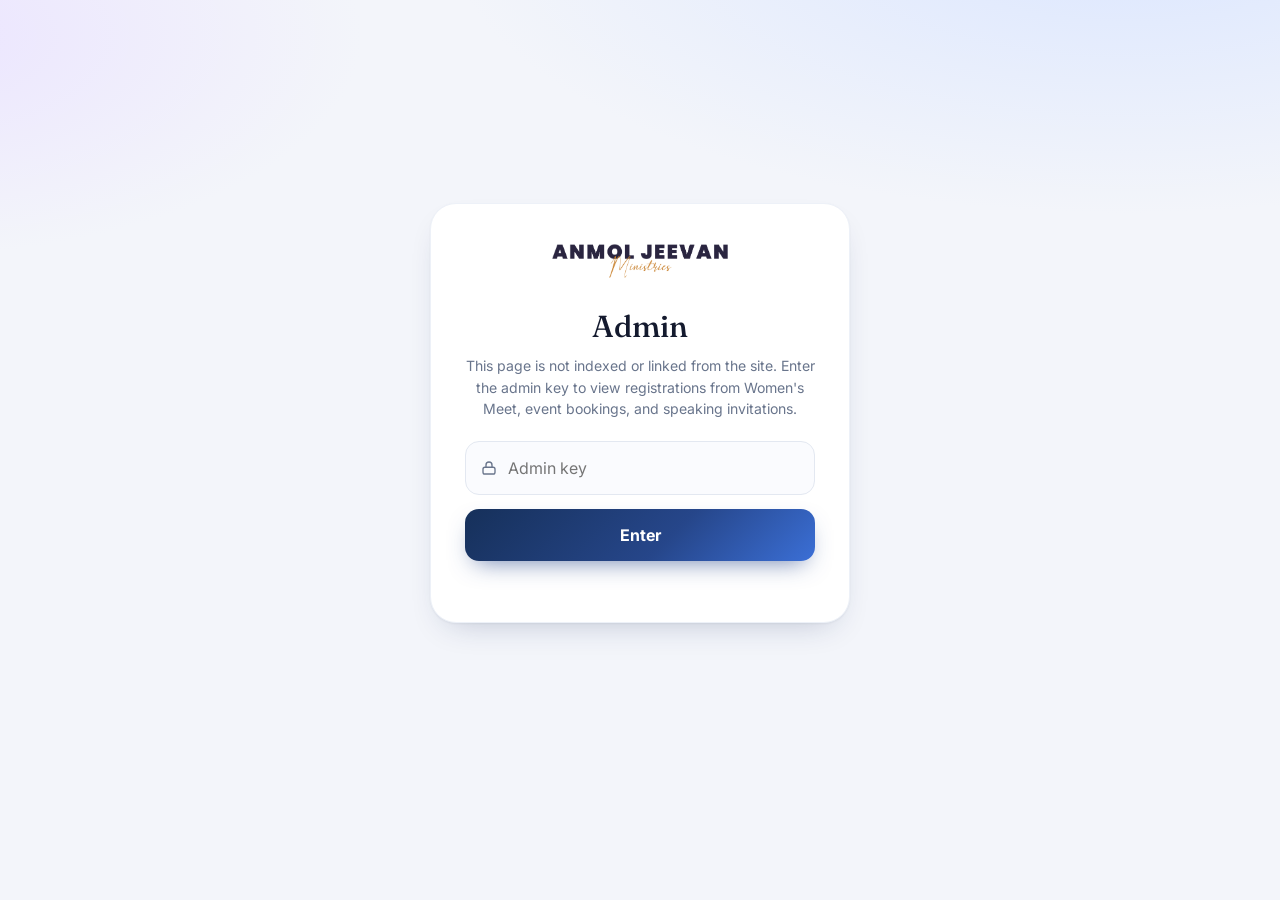
==== admin.html @ 44baf72e "Admin and Media pages use the full screen width Removed the 1240px cap on the page container so wide" ====
<!DOCTYPE html>
<html lang="en">
<head>
<meta charset="UTF-8">
<meta name="viewport" content="width=device-width, initial-scale=1.0">
<title>Admin — Registrations</title>
<meta name="robots" content="noindex, nofollow">
<link rel="icon" type="image/svg+xml" href="/favicon.svg">
<link rel="preconnect" href="https://fonts.googleapis.com">
<link rel="preconnect" href="https://fonts.gstatic.com" crossorigin>
<link href="https://fonts.googleapis.com/css2?family=Fraunces:ital,opsz,wght@0,9..144,300..900;1,9..144,400..600&family=Inter:wght@400;500;600;700;800&display=swap" rel="stylesheet">
<style>
  :root{
    --navy:#16305a; --blue:#2f6df6; --blue-soft:#eaf1ff;
    --ink:#141a2e; --muted:#69758c; --line:#e3e8f1; --line-2:#edf1f8; --bg:#f3f5fa;
    --ok:#1f9d63; --ok-soft:#e3f6ec; --warn:#d98a0b; --warn-soft:#fdf1d8; --bad:#d64545; --bad-soft:#fde8e8;
    --pink:#d9558a; --pink-soft:#fde9f1; --gold:#e8a33d;
    --card:#fff; --radius:20px;
    --shadow:0 1px 2px rgba(20,30,60,.05),0 14px 34px -18px rgba(20,40,90,.30);
    --grad:linear-gradient(135deg,#16305a 0%,#26468a 58%,#3b6fd6 100%);
  }
  *{margin:0;padding:0;box-sizing:border-box}
  body{font-family:'Inter',sans-serif;color:var(--ink);line-height:1.5;padding:26px clamp(18px,2.4vw,48px);overflow-x:hidden;min-height:100vh;
    background:
      radial-gradient(1100px 460px at 88% -8%,#dbe6ff 0%,transparent 62%),
      radial-gradient(800px 380px at -8% 4%,#ebe4ff 0%,transparent 58%),
      var(--bg)}
  h1,h2{font-family:'Fraunces',serif;font-weight:500}
  .wrap{width:100%} /* uses the whole screen — no empty bands on wide monitors */
  [hidden]{display:none!important}
  svg.i{width:18px;height:18px;flex:none;stroke:currentColor;fill:none;stroke-width:1.8;stroke-linecap:round;stroke-linejoin:round}
  .fade{animation:fade .35s ease both}
  @keyframes fade{from{opacity:0;transform:translateY(6px)}to{opacity:1;transform:none}}

  /* ---------- password gate ---------- */
  #gate{min-height:86vh;display:flex;align-items:center;justify-content:center}
  .gate-card{width:min(420px,92vw);background:var(--card);border-radius:26px;padding:38px 34px 32px;text-align:center;box-shadow:var(--shadow);border:1px solid var(--line-2)}
  .gate-card img{height:38px;margin-bottom:18px}
  .gate-card h1{font-size:1.9rem;margin-bottom:6px}
  .gate-card p.lead{color:var(--muted);font-size:.88rem;margin-bottom:22px}
  .gate-field{display:flex;align-items:center;gap:10px;border:1.5px solid var(--line);border-radius:14px;padding:0 14px;background:#fafbfe;margin-bottom:14px;transition:border-color .2s,box-shadow .2s}
  .gate-field:focus-within{border-color:var(--blue);box-shadow:0 0 0 4px rgba(47,109,246,.12)}
  .gate-field svg{color:var(--muted)}
  .gate-field input{flex:1;border:0;background:transparent;padding:14px 0;font:inherit;font-size:1rem;outline:none}
  #gateBtn{width:100%;padding:14px;border-radius:14px;border:0;background:var(--grad);color:#fff;font:inherit;font-weight:700;font-size:1rem;cursor:pointer;transition:transform .15s;box-shadow:0 10px 24px -10px rgba(38,70,138,.7)}
  #gateBtn:hover{transform:translateY(-1px)}
  #gateBtn:disabled{opacity:.6;cursor:default;transform:none}
  #gateError{color:var(--bad);font-size:.84rem;min-height:1.3em;margin-top:12px}

  /* ---------- shell ---------- */
  #panel{display:none}
  header.top{display:flex;align-items:center;justify-content:space-between;flex-wrap:wrap;gap:14px;margin-bottom:20px}
  .brand{display:flex;align-items:center;gap:14px}
  .brand img{height:34px}
  .brand h1{font-size:1.55rem;line-height:1.1}
  .brand .sub{color:var(--muted);font-size:.82rem;margin-top:2px}
  .top-actions{display:flex;gap:10px;flex-wrap:wrap}
  .btn{display:inline-flex;align-items:center;justify-content:center;gap:8px;padding:10px 18px;border-radius:100px;border:1.5px solid var(--line);background:#fff;font-weight:600;font-size:.85rem;cursor:pointer;color:var(--ink);font-family:inherit;transition:transform .15s,box-shadow .2s,background .2s,border-color .2s}
  .btn:hover{border-color:#c9d4ea;box-shadow:0 6px 16px -10px rgba(20,40,90,.5);transform:translateY(-1px)}
  .btn.primary{background:var(--grad);border-color:transparent;color:#fff;box-shadow:0 10px 22px -12px rgba(38,70,138,.8)}
  .btn.primary:hover{box-shadow:0 14px 26px -12px rgba(38,70,138,.9)}
  .btn.ghost{background:transparent}
  .btn:disabled{opacity:.45;cursor:default;pointer-events:none}
  .card{background:var(--card);border:1px solid var(--line-2);border-radius:var(--radius);box-shadow:var(--shadow)}

  /* ---------- summary tiles ---------- */
  .tiles{display:grid;grid-template-columns:1.7fr repeat(4,1fr);gap:14px;margin-bottom:18px}
  .tile{padding:18px 20px;position:relative;overflow:hidden}
  .tile .k{font-size:.68rem;font-weight:700;letter-spacing:.08em;text-transform:uppercase;color:var(--muted)}
  .tile .v{font-family:'Fraunces',serif;font-size:2.3rem;line-height:1.1;margin-top:6px;color:var(--navy);font-weight:600}
  .tile .ico{position:absolute;right:14px;top:14px;width:34px;height:34px;border-radius:11px;display:flex;align-items:center;justify-content:center}
  .ico.pink{background:var(--pink-soft);color:var(--pink)} .ico.blue{background:var(--blue-soft);color:var(--blue)}
  .ico.gold{background:var(--warn-soft);color:var(--warn)} .ico.red{background:var(--bad-soft);color:var(--bad)}
  .tile.hero{background:var(--grad);border:0;color:#fff}
  .tile.hero .k{color:#c6d6f5}
  .tile.hero .v{color:#fff;font-size:2.8rem}
  .stackbar{display:flex;height:8px;border-radius:100px;overflow:hidden;background:rgba(255,255,255,.18);margin:14px 0 10px}
  .stackbar i{display:block;height:100%;transition:width .6s ease}
  .stackbar .s-conf{background:#4ade9a} .stackbar .s-cont{background:#8fb5ff} .stackbar .s-pend{background:rgba(255,255,255,.35)}
  .legend{display:flex;gap:6px 14px;flex-wrap:wrap;font-size:.74rem;color:#dbe6ff}
  .legend span::before{content:"";display:inline-block;width:8px;height:8px;border-radius:50%;margin-right:6px;background:var(--c)}
  .legend b{color:#fff}

  /* ---------- toolbar ---------- */
  .toolbar{display:flex;gap:12px;flex-wrap:wrap;align-items:center;padding:12px 14px;margin-bottom:14px}
  .tabs{display:flex;gap:4px;padding:4px;border-radius:100px;background:#eef2fa;flex-wrap:wrap}
  .tab{display:inline-flex;align-items:center;gap:8px;padding:8px 15px;border-radius:100px;border:0;background:transparent;font:inherit;font-size:.8rem;font-weight:700;cursor:pointer;color:var(--muted);transition:background .2s,color .2s}
  .tab b{padding:0 8px;border-radius:100px;background:#fff;color:var(--navy);font-size:.72rem;font-weight:700}
  .tab:hover{color:var(--ink)}
  .tab.active{background:var(--grad);color:#fff;box-shadow:0 8px 16px -10px rgba(38,70,138,.9)}
  .tab.active b{background:rgba(255,255,255,.22);color:#fff}
  .tab.dup-tab{color:var(--warn)}
  .tab.dup-tab.active{background:linear-gradient(135deg,#c9832f,#e8a33d);color:#3b2a00}
  .tab.dup-tab.active b{background:rgba(255,255,255,.4);color:#3b2a00}
  .search{display:flex;align-items:center;gap:8px;flex:1;min-width:200px;border:1.5px solid var(--line);border-radius:100px;padding:0 14px;background:#fff;transition:border-color .2s,box-shadow .2s}
  .search:focus-within{border-color:var(--blue);box-shadow:0 0 0 4px rgba(47,109,246,.1)}
  .search svg{color:var(--muted)}
  .search input{border:0;outline:none;background:transparent;padding:10px 0;font:inherit;font-size:.86rem;width:100%}
  .sort-select{padding:10px 16px;border-radius:100px;border:1.5px solid var(--line);font:inherit;font-size:.84rem;background:#fff;color:var(--ink);font-weight:600;cursor:pointer}
  .sort-select:focus{outline:none;border-color:var(--blue)}
  .count-line{font-size:.78rem;color:var(--muted);margin:0 4px 8px}

  /* ---------- table ---------- */
  .table-card{overflow:hidden}
  .table-wrap{overflow-x:auto}
  table{width:100%;border-collapse:collapse}
  th,td{text-align:left;padding:13px 16px;font-size:.86rem;border-bottom:1px solid var(--line-2);vertical-align:middle}
  th{font-size:.68rem;letter-spacing:.08em;text-transform:uppercase;color:var(--muted);background:#f6f8fd;font-weight:700;white-space:nowrap}
  th.sortable{cursor:pointer;user-select:none}
  th.sortable:hover{color:var(--ink)}
  th.sortable .arrow{opacity:0;margin-left:3px}
  th.sortable.active{color:var(--blue)}
  th.sortable.active .arrow{opacity:1}
  tbody tr{transition:background .15s}
  tbody tr:hover{background:#f8faff}
  tr:last-child td{border-bottom:0}
  tr.dup-row{background:#fffaf0}
  tr.dup-row:hover{background:#fff5e0}
  .when{white-space:nowrap;color:var(--muted);font-size:.8rem}
  .person{display:flex;align-items:center;gap:11px;min-width:160px}
  .avatar{width:34px;height:34px;border-radius:50%;flex:none;display:flex;align-items:center;justify-content:center;font-weight:800;font-size:.8rem;color:var(--c);background:color-mix(in srgb,var(--c) 14%,#fff)}
  .pname{font-weight:700;line-height:1.25;word-break:break-word}
  .src-badge{display:inline-block;padding:4px 11px;border-radius:100px;font-size:.7rem;font-weight:700;white-space:nowrap}
  .src-womens{background:var(--pink-soft);color:var(--pink)}
  .src-event{background:var(--blue-soft);color:var(--blue)}
  .src-invite{background:var(--warn-soft);color:var(--warn)}
  .details-cell{max-width:280px;color:var(--muted);font-size:.8rem;word-break:break-word}
  .mail{color:var(--muted);font-size:.82rem;min-width:150px;overflow-wrap:anywhere}
  .phone-link{color:var(--ok);font-weight:700;text-decoration:none;display:inline-flex;align-items:center;gap:5px;white-space:nowrap}
  .phone-link:hover{text-decoration:underline}
  .del-btn{width:32px;height:32px;border-radius:50%;border:1.5px solid var(--line);background:#fff;color:var(--muted);display:inline-flex;align-items:center;justify-content:center;cursor:pointer;transition:background .15s,color .15s,border-color .15s}
  .del-btn:hover{background:var(--bad-soft);color:var(--bad);border-color:#f5c2c2}
  .status-select{appearance:none;-webkit-appearance:none;border:0;border-radius:100px;padding:7px 28px 7px 14px;font:inherit;font-size:.78rem;font-weight:700;cursor:pointer;
    background-repeat:no-repeat;background-position:right 10px center;background-size:10px}
  .status-select:focus-visible{outline:2px solid var(--blue);outline-offset:2px}
  .status-select:disabled{opacity:.6;cursor:wait}
  .status-select.st-pending{background-color:#eceff5;color:#5b6a84;background-image:url("data:image/svg+xml,%3Csvg xmlns='http://www.w3.org/2000/svg' viewBox='0 0 10 6'%3E%3Cpath d='M1 1l4 4 4-4' fill='none' stroke='%235b6a84' stroke-width='1.6' stroke-linecap='round'/%3E%3C/svg%3E")}
  .status-select.st-contacted{background-color:var(--blue-soft);color:var(--blue);background-image:url("data:image/svg+xml,%3Csvg xmlns='http://www.w3.org/2000/svg' viewBox='0 0 10 6'%3E%3Cpath d='M1 1l4 4 4-4' fill='none' stroke='%232f6df6' stroke-width='1.6' stroke-linecap='round'/%3E%3C/svg%3E")}
  .status-select.st-confirmed{background-color:var(--ok-soft);color:var(--ok);background-image:url("data:image/svg+xml,%3Csvg xmlns='http://www.w3.org/2000/svg' viewBox='0 0 10 6'%3E%3Cpath d='M1 1l4 4 4-4' fill='none' stroke='%231f9d63' stroke-width='1.6' stroke-linecap='round'/%3E%3C/svg%3E")}
  .dup-badge{display:inline-block;background:var(--warn-soft);color:var(--warn);font-size:.66rem;font-weight:700;padding:2px 8px;border-radius:100px;margin-left:6px;white-space:nowrap;cursor:help;vertical-align:middle}
  #empty,#loading,#fetchError{text-align:center;padding:56px 20px;color:var(--muted)}
  #fetchError{color:var(--bad)}
  #empty .big{font-size:2.2rem;margin-bottom:6px}

  /* ---------- bulk send modal ---------- */
  .modal-backdrop{position:fixed;inset:0;background:rgba(14,22,45,.55);backdrop-filter:blur(3px);display:none;align-items:center;justify-content:center;z-index:100;padding:20px}
  .modal-backdrop.open{display:flex}
  .modal{background:#fff;border-radius:24px;max-width:560px;width:100%;max-height:88vh;overflow-y:auto;padding:30px;box-shadow:0 30px 70px -20px rgba(10,20,50,.6);animation:fade .25s ease both}
  .modal h2{font-size:1.45rem;margin-bottom:6px}
  .modal .sub{color:var(--muted);font-size:.86rem;margin-bottom:20px}
  .modal label.lab{display:block;font-weight:700;font-size:.76rem;letter-spacing:.05em;text-transform:uppercase;color:#5b6a84;margin-bottom:8px}
  .modal textarea{width:100%;min-height:120px;padding:14px;border-radius:14px;border:1.5px solid var(--line);font-family:inherit;font-size:.92rem;resize:vertical;margin-bottom:6px;background:#fcfdff}
  .modal textarea:focus{outline:none;border-color:var(--blue);box-shadow:0 0 0 4px rgba(47,109,246,.1)}
  .modal .hint{font-size:.76rem;color:var(--muted);margin-bottom:18px}
  .recipient-list{max-height:220px;overflow-y:auto;border:1.5px solid var(--line);border-radius:14px;margin-bottom:22px}
  .recipient-row{display:flex;align-items:center;gap:10px;padding:10px 14px;border-bottom:1px solid var(--line-2);font-size:.86rem;cursor:pointer}
  .recipient-row:last-child{border-bottom:0}
  .recipient-row:hover{background:#f8faff}
  .recipient-row input{accent-color:var(--blue);width:16px;height:16px}
  .recipient-row .rname{flex:1;font-weight:700}
  .recipient-row .rphone{color:var(--muted)}
  .modal-actions{display:flex;gap:10px;justify-content:flex-end}
  .queue-step{text-align:center;padding:10px 0}
  .queue-progress{font-size:.74rem;color:var(--muted);letter-spacing:.08em;text-transform:uppercase;margin-bottom:12px;font-weight:700}
  .queue-name{font-family:'Fraunces',serif;font-size:1.7rem;font-weight:600;margin-bottom:4px;word-break:break-word}
  .queue-phone{color:var(--muted);margin-bottom:24px}
  .queue-confirm{font-weight:700;margin:-14px 0 20px}
  .queue-actions{display:flex;gap:10px;justify-content:center;flex-wrap:wrap}
  .queue-done{text-align:center;padding:20px 0}
  .queue-done .big{width:64px;height:64px;border-radius:50%;background:var(--ok-soft);color:var(--ok);display:flex;align-items:center;justify-content:center;font-size:1.8rem;margin:0 auto 14px}

  .btn.sm{padding:6px 13px;font-size:.76rem}
  .modal input.text{width:100%;padding:12px 14px;border-radius:14px;border:1.5px solid var(--line);font:inherit;font-size:.92rem;background:#fcfdff}
  .modal input.text:focus{outline:none;border-color:var(--blue);box-shadow:0 0 0 4px rgba(47,109,246,.1)}
  .field-row{margin-bottom:16px}
  .notice{padding:10px 14px;border-radius:12px;background:var(--warn-soft);color:#8a5a06;font-size:.8rem;margin-bottom:16px}
  .rec-head{display:flex;align-items:center;justify-content:space-between;gap:10px;flex-wrap:wrap;margin-bottom:8px}
  .rec-head .lab{margin:0}
  .rec-tools{display:flex;gap:6px;align-items:center}
  .rec-count{font-size:.76rem;color:var(--muted);margin-right:4px;font-weight:600}
  .sent-before{padding:2px 9px;border-radius:100px;background:var(--ok-soft);color:var(--ok);font-size:.68rem;font-weight:700;white-space:nowrap}
  .hist-status{margin-top:16px;padding:9px 14px;border-radius:12px;background:var(--ok-soft);color:#166b45;font-size:.8rem;font-weight:600;display:flex;align-items:center;gap:10px;flex-wrap:wrap}
  .hist-status.busy{background:var(--blue-soft);color:#28527f}
  .hist-status.err{background:var(--bad-soft);color:var(--bad)}
  .modal.wide{max-width:780px}
  .modal-head{display:flex;justify-content:space-between;align-items:flex-start;gap:12px;margin-bottom:16px}
  .modal-head h2{margin-bottom:2px}
  .modal-head .sub{margin-bottom:0}
  .iconbtn{width:34px;height:34px;border-radius:50%;border:1.5px solid var(--line);background:#fff;color:var(--muted);display:inline-flex;align-items:center;justify-content:center;cursor:pointer;flex:none}
  .iconbtn:hover{background:var(--blue-soft);color:var(--blue)}
  .meeting{border:1px solid var(--line-2);border-radius:16px;padding:16px 18px;margin-bottom:12px;background:#fff;box-shadow:0 1px 2px rgba(20,30,60,.04)}
  .m-head{display:flex;justify-content:space-between;align-items:flex-start;gap:12px;flex-wrap:wrap}
  .m-name{font-weight:800;font-size:1rem;word-break:break-word}
  .m-meta{font-size:.78rem;color:var(--muted);margin-top:3px;display:flex;gap:4px 12px;flex-wrap:wrap}
  .m-meta .ok{color:var(--ok);font-weight:700}
  .m-actions{display:flex;gap:8px;flex-wrap:wrap}
  .meeting details{margin-top:12px}
  .meeting summary{cursor:pointer;font-size:.8rem;font-weight:700;color:var(--blue);user-select:none}
  .m-msg{margin:10px 0;padding:10px 14px;border-radius:12px;background:#f6f8fd;color:#3a4a62;font-size:.82rem;white-space:pre-wrap;word-break:break-word}
  .m-scroll{overflow-x:auto}
  table.m-table{border-collapse:collapse;width:100%}
  .m-table th,.m-table td{padding:8px 10px;font-size:.8rem;border-bottom:1px solid var(--line-2);text-align:left}
  .m-table th{background:none;font-size:.64rem}
  .m-table tr:last-child td{border-bottom:0}
  .res{display:inline-block;padding:2px 10px;border-radius:100px;font-size:.7rem;font-weight:700}
  .res.sent{background:var(--ok-soft);color:var(--ok)} .res.skipped{background:#eceff5;color:#5b6a84}

  .btn.danger{color:var(--bad);border-color:#f5c2c2}
  .btn.danger:hover{background:var(--bad-soft);border-color:var(--bad)}
  .btn.danger.solid{background:var(--bad);border-color:var(--bad);color:#fff;box-shadow:0 10px 22px -12px rgba(214,69,69,.8)}
  .btn.danger.solid:hover{background:#c23a3a}
  .count-line{display:flex;align-items:center;gap:14px}
  .selall-line{display:none;align-items:center;gap:7px;font-weight:600;color:var(--ink);cursor:pointer}
  th.c-sel,td.c-sel{width:44px;padding-right:0}
  input.rowcheck,input.selall-box{width:17px;height:17px;accent-color:var(--blue);cursor:pointer;vertical-align:middle}
  input.rowcheck:disabled,input.selall-box:disabled{cursor:default;opacity:.4}
  tr.sel-row{background:#eef4ff}
  tr.sel-row:hover{background:#e6efff}
  .hist-link{margin-top:12px;background:rgba(255,255,255,.14);border:0;color:#fff;border-radius:100px;padding:5px 12px;font:inherit;font-size:.74rem;font-weight:700;cursor:pointer}
  .hist-link:hover{background:rgba(255,255,255,.24)}
  body.has-bar{padding-bottom:96px}
  .bulkbar{position:fixed;left:0;right:0;margin:0 auto;width:max-content;bottom:22px;z-index:90;display:flex;align-items:center;gap:8px;flex-wrap:wrap;justify-content:center;background:#101a33;color:#fff;padding:10px 12px 10px 18px;border-radius:100px;box-shadow:0 20px 44px -14px rgba(8,14,35,.7);max-width:calc(100vw - 24px);animation:rise .25s ease both}
  @keyframes rise{from{opacity:0;transform:translateY(14px)}to{opacity:1;transform:none}}
  .bulkbar .bb-count{font-weight:700;font-size:.84rem;margin-right:4px;white-space:nowrap}
  .bulkbar .btn{background:rgba(255,255,255,.1);border-color:transparent;color:#fff;box-shadow:none;white-space:nowrap}
  .bulkbar .btn:hover{background:rgba(255,255,255,.2);transform:none}
  .bulkbar .btn.confirm{background:#1f9d63}
  .bulkbar .btn.confirm:hover{background:#25b374}
  .bulkbar .btn.danger{background:rgba(214,69,69,.28);color:#ffb3b3}
  .bulkbar .btn.danger:hover{background:var(--bad);color:#fff}
  .bulkbar .btn:disabled{opacity:.4}
  #toast{position:fixed;bottom:24px;left:50%;transform:translateX(-50%) translateY(20px);background:var(--ink);color:#fff;padding:12px 22px;border-radius:100px;font-size:.85rem;font-weight:600;opacity:0;pointer-events:none;transition:opacity .25s,transform .25s,bottom .25s;z-index:200;box-shadow:0 14px 30px -12px rgba(0,0,0,.5);max-width:calc(100vw - 24px);text-align:center}
  #toast.show{opacity:1;transform:translateX(-50%) translateY(0)}
  body.has-bar #toast{bottom:96px}
  #actionAlt{margin-right:auto}
  .people-list{margin:12px 0 0;padding-left:20px;font-size:.86rem;color:#3a4a62;max-height:160px;overflow-y:auto}
  .seg{display:inline-flex;gap:4px;padding:4px;border-radius:100px;background:#eef2fa;margin-bottom:14px;flex-wrap:wrap}
  .seg button{display:inline-flex;align-items:center;gap:8px;padding:7px 14px;border-radius:100px;border:0;background:transparent;font:inherit;font-size:.8rem;font-weight:700;color:var(--muted);cursor:pointer}
  .seg button b{padding:0 8px;border-radius:100px;background:#fff;color:var(--navy);font-size:.72rem}
  .seg button.active{background:var(--grad);color:#fff}
  .seg button.active b{background:rgba(255,255,255,.22);color:#fff}
  .m-table td .btn.sm{padding:4px 10px}

  /* ---------- small screens: each registration becomes a card ---------- */
  @media(max-width:1000px){
    .tiles{grid-template-columns:1fr 1fr 1fr}
    .tile.hero{grid-column:1/-1}
  }
  @media(max-width:820px){
    body{padding:14px}
    .tabs{width:100%;flex-wrap:nowrap;overflow-x:auto;scrollbar-width:none}
    .tabs::-webkit-scrollbar{display:none}
    .tab{flex:none;white-space:nowrap;padding:8px 13px}
    .top-actions{width:100%;display:grid;grid-template-columns:1fr 1fr}
    .top-actions .btn{padding:10px 12px;white-space:nowrap}
    .top-actions .btn.primary{grid-column:1/-1}
    #table thead{display:none}
    #table,#table tbody{display:block}
    #table tr{display:flex;flex-direction:column;padding:14px 16px;border-bottom:1px solid var(--line-2)}
    #table td:empty{display:none}
    #table td{display:flex;justify-content:space-between;align-items:center;gap:14px;padding:5px 0;border:0;text-align:right}
    #table td::before{content:attr(data-label);color:var(--muted);font-size:.66rem;font-weight:700;letter-spacing:.07em;text-transform:uppercase;text-align:left;flex:none}
    #table td.c-name{order:-1;padding-bottom:8px;justify-content:flex-start;text-align:left}
    #table td.c-name::before{display:none}
    #table td.c-name .person{min-width:0}
    #table td.c-actions{justify-content:flex-end}
    #table tr{position:relative}
    #table td.c-sel{position:absolute;top:14px;right:14px;padding:0;width:auto}
    #table td.c-sel::before{display:none}
    #table td.c-name{padding-right:34px}
    th.c-sel{display:none}
    .selall-line{display:inline-flex}
    .bulkbar{left:12px;right:12px;width:auto;bottom:12px;border-radius:20px;padding:12px}
    .bulkbar .bb-count{width:100%;text-align:center;margin:0 0 2px}
    body.has-bar{padding-bottom:150px}
    body.has-bar #toast{bottom:160px}
    #table td.c-actions::before{display:none}
    .details-cell{max-width:none}
  }
  @media(max-width:560px){
    .brand img{height:28px}
    .brand h1{font-size:1.3rem}
    .tiles{grid-template-columns:1fr 1fr}
    .tile .v{font-size:1.9rem}
    .tile.hero .v{font-size:2.4rem}
    .tile .ico{display:none}
    .search{min-width:100%}
    .sort-select{width:100%}
    .modal{padding:22px}
    .m-table.times th:nth-child(4),.m-table.times td:nth-child(4){display:none}
    .m-table.past th:nth-child(3),.m-table.past td:nth-child(3){display:none}
    .m-table th,.m-table td{padding:7px 5px;font-size:.76rem}
    .m-table .res{white-space:nowrap}
    .meeting{padding:14px}
  }
</style>
</head>
<body>

<div id="gate">
  <div class="gate-card fade">
    <img src="img/logo-light.png" alt="Anmol Jeevan Ministries">
    <h1>Admin</h1>
    <p class="lead">This page is not indexed or linked from the site. Enter the admin key to view registrations from Women's Meet, event bookings, and speaking invitations.</p>
    <div class="gate-field">
      <svg class="i" viewBox="0 0 24 24"><rect x="4" y="11" width="16" height="9" rx="2.5"/><path d="M8 11V8a4 4 0 0 1 8 0v3"/></svg>
      <input type="password" id="keyInput" placeholder="Admin key" autocomplete="off">
    </div>
    <button id="gateBtn">Enter</button>
    <p id="gateError"></p>
  </div>
</div>

<div id="panel">
  <div class="wrap">
    <header class="top">
      <div class="brand">
        <img src="img/logo-light.png" alt="Anmol Jeevan Ministries">
        <div>
          <h1>Registrations</h1>
          <div class="sub">Attendee &amp; invitation log</div>
        </div>
      </div>
      <div class="top-actions">
        <button class="btn primary" id="bulkSendBtn"><svg class="i" viewBox="0 0 24 24"><path d="M21 3L10 14M21 3l-7 18-4-8-8-4 19-6z"/></svg>Send Zoom Link</button>
        <button class="btn" id="historyBtn"><svg class="i" viewBox="0 0 24 24"><circle cx="12" cy="12" r="9"/><path d="M12 7v5l3 2"/></svg>History</button>
        <button class="btn" id="printBtn"><svg class="i" viewBox="0 0 24 24"><path d="M6 9V3h12v6"/><rect x="4" y="9" width="16" height="8" rx="2"/><path d="M7 14h10v7H7z"/></svg>Print List</button>
        <button class="btn" id="exportBtn"><svg class="i" viewBox="0 0 24 24"><path d="M12 4v11M7 10l5 5 5-5M4 20h16"/></svg>Export CSV</button>
        <button class="btn" id="refreshBtn"><svg class="i" viewBox="0 0 24 24"><path d="M20 11a8 8 0 1 0-2.3 5.7M20 4v7h-7"/></svg>Refresh</button>
        <button class="btn" id="logoutBtn"><svg class="i" viewBox="0 0 24 24"><path d="M9 4H5a1 1 0 0 0-1 1v14a1 1 0 0 0 1 1h4"/><path d="M16 8l4 4-4 4M20 12H9"/></svg>Log out</button>
      </div>
    </header>

    <div class="tiles" id="stats"></div>

    <div class="card toolbar">
      <div class="tabs" id="tabs">
        <button class="tab active" data-filter="all">All <b id="cnt-all">0</b></button>
        <button class="tab" data-filter="Women's Meet">Women's Meet <b id="cnt-womens">0</b></button>
        <button class="tab" data-filter="Event Booking">Event Booking <b id="cnt-event">0</b></button>
        <button class="tab" data-filter="Speaking Invitation">Speaking Invitation <b id="cnt-invite">0</b></button>
        <button class="tab dup-tab" data-filter="__duplicates">⚠ Duplicates <b id="cnt-dup">0</b></button>
      </div>
      <label class="search"><svg class="i" viewBox="0 0 24 24"><circle cx="11" cy="11" r="7"/><path d="M20 20l-3.5-3.5"/></svg><input type="text" id="search" placeholder="Search name, phone, email…"></label>
      <select id="sortSelect" class="sort-select" aria-label="Sort">
        <option value="Timestamp:desc">Newest first</option>
        <option value="Timestamp:asc">Oldest first</option>
        <option value="Name:asc">Name (A–Z)</option>
        <option value="Name:desc">Name (Z–A)</option>
        <option value="Status:asc">Status (A–Z)</option>
        <option value="Source:asc">Source (A–Z)</option>
      </select>
    </div>

    <div class="count-line"><label class="selall-line"><input type="checkbox" class="selall-box" aria-label="Select all"> Select all</label><span id="countLine"></span></div>

    <div class="card table-card">
      <div id="loading">Loading…</div>
      <p id="fetchError" hidden></p>
      <div id="empty" hidden></div>
      <div class="table-wrap" id="tableWrap" hidden>
        <table id="table">
          <thead>
            <tr>
              <th class="c-sel"><input type="checkbox" class="selall-box" aria-label="Select all"></th>
              <th class="sortable" data-sort="Timestamp">Date <span class="arrow">▾</span></th>
              <th class="sortable" data-sort="Source">Source <span class="arrow">▾</span></th>
              <th class="sortable" data-sort="Name">Name <span class="arrow">▾</span></th>
              <th class="sortable" data-sort="Phone">Phone <span class="arrow">▾</span></th>
              <th class="sortable" data-sort="Email">Email <span class="arrow">▾</span></th>
              <th>Details</th>
              <th class="sortable" data-sort="Status">Status <span class="arrow">▾</span></th>
              <th></th>
            </tr>
          </thead>
          <tbody id="tbody"></tbody>
        </table>
      </div>
    </div>
  </div>
</div>

<div class="modal-backdrop" id="bulkModal">
  <div class="modal">
    <div id="bulkSetup">
      <h2>Send Zoom Link</h2>
      <p class="sub">Goes to everyone marked <strong>Confirmed</strong> in the current tab (<span id="bulkFilterLabel">All</span>). Opens one WhatsApp chat at a time, pre-filled — you just hit send for each.</p>
      <div class="notice" id="historyNotice" hidden></div>
      <div class="field-row" id="meetingField">
        <label class="lab" for="meetingName">Meeting name <span style="text-transform:none;letter-spacing:0;font-weight:500">— this send is saved under it in History</span></label>
        <input class="text" type="text" id="meetingName" maxlength="80" list="meetingNames" autocomplete="off" placeholder="e.g. Women's Meet — 28 Sep">
        <datalist id="meetingNames"></datalist>
      </div>
      <label class="lab" for="bulkMessage">Message</label>
      <textarea id="bulkMessage">Hi {name}! 🙏 Thank you for confirming for Women's Meet. Here's your Zoom link: [PASTE ZOOM LINK HERE]

See you there!</textarea>
      <p class="hint">{name} is replaced with each person's name automatically.</p>
      <div class="rec-head">
        <label class="lab">Recipients (<span id="bulkCount">0</span>)</label>
        <div class="rec-tools">
          <span class="rec-count" id="selCount"></span>
          <button class="btn sm" type="button" id="selAllBtn">Select all</button>
          <button class="btn sm" type="button" id="selNoneBtn">Clear</button>
        </div>
      </div>
      <div class="recipient-list" id="recipientList"></div>
      <div class="modal-actions">
        <button class="btn ghost" id="bulkCancelBtn">Cancel</button>
        <button class="btn primary" id="bulkStartBtn">Start Sending</button>
      </div>
    </div>
    <div id="bulkQueue" style="display:none">
      <h2>Sending Zoom Link</h2>
      <div class="queue-step" id="queueStep"></div>
    </div>
    <div id="bulkDone" style="display:none">
      <div class="queue-done">
        <div class="big">✓</div>
        <h2>All done</h2>
        <p class="sub" id="bulkDoneSummary"></p>
        <div class="modal-actions" style="justify-content:center;margin-top:10px">
          <button class="btn ghost" id="bulkHistoryBtn">View history</button>
          <button class="btn primary" id="bulkCloseBtn">Close</button>
        </div>
      </div>
    </div>
    <div class="hist-status" id="histStatus" hidden></div>
  </div>
</div>

<div class="modal-backdrop" id="historyModal">
  <div class="modal wide">
    <div class="modal-head">
      <div>
        <h2>History</h2>
        <p class="sub">Past events you’ve moved out of the main list, and every Zoom-link send.</p>
      </div>
      <button class="iconbtn" id="historyCloseBtn" aria-label="Close"><svg class="i" viewBox="0 0 24 24"><path d="M6 6l12 12M18 6L6 18"/></svg></button>
    </div>
    <div class="seg" id="histTabs">
      <button type="button" data-htab="meetings" class="active">Zoom sends <b id="hcMeet">0</b></button>
      <button type="button" data-htab="past">Past events <b id="hcPast">0</b></button>
    </div>
    <label class="search" id="pastSearchWrap" hidden style="margin-bottom:14px"><svg class="i" viewBox="0 0 24 24"><circle cx="11" cy="11" r="7"/><path d="M20 20l-3.5-3.5"/></svg><input type="text" id="pastSearch" placeholder="Search past events or people…"></label>
    <div id="historyBody"></div>
  </div>
</div>

<div class="modal-backdrop" id="actionModal">
  <div class="modal">
    <h2 id="actionTitle"></h2>
    <div id="actionBody"></div>
    <div class="hist-status busy" id="actionProgress" hidden></div>
    <div class="modal-actions" style="margin-top:20px">
      <button class="btn ghost" id="actionAlt" hidden></button>
      <button class="btn ghost" id="actionCancel">Cancel</button>
      <button class="btn primary" id="actionOk">OK</button>
    </div>
  </div>
</div>

<div class="bulkbar" id="bulkBar" hidden>
  <span class="bb-count" id="bbCount"></span>
  <button class="btn sm confirm" data-bulk="Confirmed">✓ Confirm</button>
  <button class="btn sm" data-bulk="Contacted">Contacted</button>
  <button class="btn sm" data-bulk="Pending">Pending</button>
  <button class="btn sm" data-bulk="archive">🗂 Move to history</button>
  <button class="btn sm danger" data-bulk="delete">Delete</button>
  <button class="btn sm" data-bulk="clear" aria-label="Clear selection">✕</button>
</div>

<div id="toast" role="status"></div>

<script src="js/reglog.js"></script>
<script>
  const ADMIN_URL = REG_LOG_URL; // same Apps Script Web App as reglog.js
  let adminKey = null; // kept in memory only — never persisted, re-enter on every page load
  let allRows = [];
  let activeFilter = 'all';
  let sortField = 'Timestamp';
  let sortDir = 'desc';

  const $ = id => document.getElementById(id);

  // Everything in this sheet was typed into a public form, so it is never trusted as HTML.
  const esc = s => String(s ?? '').replace(/[&<>"']/g, c => ({'&':'&amp;','<':'&lt;','>':'&gt;','"':'&quot;',"'":'&#39;'}[c]));

  const SOURCES = {
    "Women's Meet":        {cls:'src-womens', color:'#d9558a', count:'cnt-womens'},
    'Event Booking':       {cls:'src-event',  color:'#2f6df6', count:'cnt-event'},
    'Speaking Invitation': {cls:'src-invite', color:'#d98a0b', count:'cnt-invite'}
  };
  const STATUSES = ['Pending','Contacted','Confirmed'];

  function waLink(phone){
    const digits = (phone||'').replace(/[^\d]/g,'');
    if(!digits) return '';
    return `<a class="phone-link" href="https://wa.me/${digits}" target="_blank" rel="noopener" title="Open WhatsApp chat">${esc(phone)} ↗</a>`;
  }

  // A cell that starts with = + - @ can be run as a formula when the CSV is opened in a
  // spreadsheet, so those get a leading apostrophe. Phone numbers ("+91 …") are left as they are.
  function csvCell(col, v){
    let s = String(v ?? '');
    if(col !== 'Phone' && /^[=+\-@]/.test(s)) s = "'" + s;
    return `"${s.replace(/"/g,'""')}"`;
  }

  function toCSV(rows){
    const cols = ['Timestamp','Source','Name','Phone','Email','Details','Status'];
    const lines = [cols.join(',')];
    rows.forEach(r=> lines.push(cols.map(c=>csvCell(c, r[c])).join(',')));
    return lines.join('\n');
  }

  // Duplicate detection is display-only — it never removes or merges data,
  // it just flags rows that share a phone number so nothing gets missed
  // (or messaged twice) while the sheet keeps every entry intact.
  function phoneKey(phone){
    const digits = (phone||'').replace(/[^\d]/g,'');
    return digits.length >= 8 ? digits.slice(-10) : '';
  }

  const isActive = r => !r.Archive;
  const activeRows = () => allRows.filter(isActive);

  function markDuplicates(){
    const counts = new Map();
    allRows.forEach(r=>{
      r._dupKey = r.Archive ? '' : phoneKey(r.Phone); // people already moved to History aren't duplicates of today's list
      if(r._dupKey) counts.set(r._dupKey, (counts.get(r._dupKey)||0)+1);
    });
    allRows.forEach(r=>{ r._dupCount = r._dupKey ? counts.get(r._dupKey) : 1; });
  }

  function dedupeByPhone(rows){
    const map = new Map();
    let blankCounter = 0;
    rows.forEach(r=>{
      const key = phoneKey(r.Phone) || ('__blank' + (blankCounter++));
      const existing = map.get(key);
      if(!existing || new Date(r.Timestamp) > new Date(existing.Timestamp)) map.set(key, r);
    });
    return [...map.values()];
  }

  function getFilteredRows(){
    markDuplicates();
    const q = $('search').value.trim().toLowerCase();
    let base = activeRows();
    if(activeFilter === '__duplicates'){
      base = base.filter(r=>r._dupCount>1);
    } else if(activeFilter !== 'all'){
      base = base.filter(r=>r.Source===activeFilter);
    }
    return base.filter(r=>{
      if(!q) return true;
      return [r.Name,r.Phone,r.Email,r.Details].join(' ').toLowerCase().includes(q);
    });
  }

  function statusOptions(current){
    current = current || 'Pending';
    return STATUSES.map(s=>`<option value="${s}"${s===current?' selected':''}>${s}</option>`).join('');
  }

  async function updateStatus(id, status, select){
    if(!id){ select.value = select.dataset.prev; alert('This row has no ID — update it directly in the sheet.'); return; }
    select.disabled = true;
    try{
      const res = await fetch(ADMIN_URL + '?action=setStatus&id=' + encodeURIComponent(id) + '&status=' + encodeURIComponent(status) + '&key=' + encodeURIComponent(adminKey));
      const json = await res.json();
      if(!json.ok) throw new Error(json.error || 'update failed');
      const row = allRows.find(r=>r.ID===id);
      if(row) row.Status = status;
      select.className = 'status-select st-' + status.toLowerCase();
      select.dataset.prev = status;
      renderStats();
    }catch(err){
      alert('Could not update status: ' + err.message);
      select.value = select.dataset.prev;
    }
    select.disabled = false;
  }

  function printList(){
    const rows = getFilteredRows().slice().sort((a,b)=>(a.Name||'').localeCompare(b.Name||''));
    const label = esc(activeFilter==='all' ? 'All Registrations' : activeFilter==='__duplicates' ? 'Duplicate Entries' : activeFilter);
    const w = window.open('', '_blank');
    if(!w){ alert('Your browser blocked the print window. Please allow pop-ups for this site and try again.'); return; }
    w.document.write(`
      <!DOCTYPE html><html><head><title>${label} — Attendee List</title>
      <style>
        body{font-family:Arial,sans-serif;padding:32px;color:#111}
        h1{font-size:1.4rem;margin-bottom:2px}
        .sub{color:#666;font-size:.85rem;margin-bottom:20px}
        table{width:100%;border-collapse:collapse}
        th,td{text-align:left;padding:10px 8px;border-bottom:1px solid #ccc;font-size:.95rem}
        th{font-size:.75rem;text-transform:uppercase;letter-spacing:.05em;color:#666}
        .box{width:18px;height:18px;border:1.5px solid #333;display:inline-block}
        @media print{ body{padding:0} }
      </style></head><body>
      <h1>Anmol Jeevan Ministries — ${label}</h1>
      <div class="sub">Attendee list · ${rows.length} total · generated ${esc(new Date().toLocaleString('en-IN',{dateStyle:'medium',timeStyle:'short'}))}</div>
      <table><thead><tr><th style="width:36px">#</th><th style="width:36px"></th><th>Name</th><th>Phone</th></tr></thead><tbody>
      ${rows.map((r,i)=>`<tr><td>${i+1}</td><td><span class="box"></span></td><td>${esc(r.Name)}</td><td>${esc(r.Phone)}</td></tr>`).join('')}
      </tbody></table>
      </body></html>
    `);
    w.document.close();
    w.focus();
    setTimeout(()=>w.print(), 300);
  }

  // ---------- Meeting history ----------
  // Each Zoom-link send is filed under a meeting name in the sheet ("Meetings" tab).
  // Results are saved one person at a time as you go, so nothing is lost if the tab closes.
  let meetings = [];             // saved meetings, newest first
  let historyState = 'unknown';  // 'ok' | 'unsupported' (script not updated yet) | 'error' | 'unknown'

  async function loadMeetings(){
    if(!adminKey) return;
    try{
      const res = await fetch(ADMIN_URL + '?action=meetings&key=' + encodeURIComponent(adminKey));
      const json = await res.json();
      if(json.error) throw new Error(json.error);
      if(Array.isArray(json.meetings)){ meetings = json.meetings; historyState = 'ok'; }
      else { meetings = []; historyState = 'unsupported'; } // an older script answers with the plain registrations list
    }catch(err){
      historyState = 'error';
    }
  }

  const normName = n => String(n||'').replace(/\s+/g,' ').trim().toLowerCase();
  const findMeeting = name => meetings.find(m=>normName(m.name)===normName(name));

  function upsertMeeting(m){
    const at = meetings.findIndex(x=>x.id===m.id);
    if(at>=0) meetings[at] = m; else meetings.push(m);
    meetings.sort((a,b)=> a.updatedAt < b.updatedAt ? 1 : -1);
  }

  function sentSet(meeting){
    const ids = new Set(), phones = new Set();
    (meeting ? meeting.recipients : []).forEach(r=>{
      if(r.result !== 'sent') return;
      if(r.id) ids.add(r.id);
      const k = phoneKey(r.phone); if(k) phones.add(k);
    });
    return {ids, phones};
  }
  const wasSent = (person, set) => !!((person.ID && set.ids.has(String(person.ID))) || (phoneKey(person.Phone) && set.phones.has(phoneKey(person.Phone))));

  // Saving results: a queue of small requests, one at a time.
  let markChain = Promise.resolve();
  let markInFlight = 0;
  let markFailed = [];

  function enqueueMark(params){
    markInFlight++;
    updateHistStatus();
    markChain = markChain.then(async ()=>{
      try{
        const qs = Object.keys(params).map(k=>encodeURIComponent(k)+'='+encodeURIComponent(params[k])).join('&');
        const res = await fetch(ADMIN_URL + '?' + qs);
        const json = await res.json();
        if(!json.ok) throw new Error(json.error || 'not saved');
        upsertMeeting(json.meeting);
      }catch(err){
        markFailed.push(params);
      }finally{
        markInFlight--;
        updateHistStatus();
      }
    });
  }

  function recordResult(person, result){
    if(!bulkMeeting || historyState !== 'ok') return;
    const params = {action:'meetingMark', key:adminKey, meeting:bulkMeeting, result, id:person.ID||'', name:person.Name||'', phone:person.Phone||''};
    if(!bulkMessageSaved){ params.message = $('bulkMessage').value.slice(0,700); bulkMessageSaved = true; }
    enqueueMark(params);
  }

  function retryMarks(){
    const list = markFailed;
    markFailed = [];
    list.forEach(enqueueMark);
    updateHistStatus();
  }

  function updateHistStatus(){
    const el = $('histStatus');
    if(!bulkMeeting || historyState !== 'ok' || bulkSetup.style.display !== 'none'){ el.hidden = true; return; }
    el.hidden = false;
    if(markFailed.length){
      el.className = 'hist-status err';
      el.innerHTML = `⚠ ${markFailed.length} result${markFailed.length===1?'':'s'} could not be saved to history <button class="btn sm" id="retryMarksBtn">Retry</button>`;
    } else if(markInFlight){
      el.className = 'hist-status busy';
      el.innerHTML = `Saving to history — “${esc(bulkMeeting)}”…`;
    } else {
      el.className = 'hist-status';
      el.innerHTML = `✓ Saved to history as “${esc(bulkMeeting)}”`;
    }
  }
  $('histStatus').addEventListener('click', e=>{ if(e.target.id === 'retryMarksBtn') retryMarks(); });

  window.addEventListener('beforeunload', e=>{
    if(markInFlight || markFailed.length){ e.preventDefault(); e.returnValue = ''; }
  });

  // ---------- Send Zoom Link ----------
  let bulkPool = [];      // Confirmed people the dialog was opened with
  let bulkQueue = [];
  let bulkIndex = 0;
  let bulkSent = 0;
  let bulkMeeting = '';   // the meeting name this run is filed under ('' = not being saved)
  let bulkMessageSaved = false;
  let bulkSig = '';

  const bulkModal = $('bulkModal');
  const bulkSetup = $('bulkSetup');
  const bulkQueueEl = $('bulkQueue');
  const bulkDoneEl = $('bulkDone');

  function defaultMeetingName(label){
    const d = new Date().toLocaleDateString('en-GB',{day:'numeric',month:'short',year:'numeric'});
    return (label==='All' ? 'Zoom meeting' : label) + ' — ' + d;
  }

  function renderRecipients(){
    const name = $('meetingName').value;
    const set = historyState==='ok' && name.trim() ? sentSet(findMeeting(name)) : {ids:new Set(), phones:new Set()};
    $('recipientList').innerHTML = bulkPool.length ? bulkPool.map((r,i)=>{
      const before = wasSent(r, set);
      return `
      <label class="recipient-row">
        <input type="checkbox" class="rcheck" data-i="${i}"${before ? '' : ' checked'}>
        <span class="rname">${esc(r.Name)}</span>
        ${before ? '<span class="sent-before">✓ sent before</span>' : ''}
        <span class="rphone">${esc(r.Phone)}</span>
      </label>`;
    }).join('') : '<div style="padding:16px;color:var(--muted);font-size:.86rem">No Confirmed registrants in this view.</div>';
    bulkSig = bulkPool.map(r=>wasSent(r,set)?'1':'0').join('');
    updateSelCount();
  }

  function updateSelCount(){
    const total = document.querySelectorAll('.rcheck').length;
    const on = document.querySelectorAll('.rcheck:checked').length;
    $('selCount').textContent = total ? `${on} of ${total} selected` : '';
    $('selAllBtn').disabled = !total || on===total;
    $('selNoneBtn').disabled = !on;
  }

  function setAllChecked(v){
    document.querySelectorAll('.rcheck').forEach(c=>{ c.checked = v; });
    updateSelCount();
  }

  // opts.all → look at every Confirmed registrant, not just the current tab (used by "Send to the rest")
  async function openBulkModal(opts){
    opts = opts || {};
    if(historyState !== 'ok' && historyState !== 'unsupported') await loadMeetings(); // still loading, or worth another try
    const rows = opts.all ? activeRows() : getFilteredRows();
    bulkPool = dedupeByPhone(rows.filter(r=>r.Status==='Confirmed'));
    const label = opts.all || activeFilter==='all' ? 'All' : activeFilter==='__duplicates' ? 'Duplicates' : activeFilter;
    $('bulkFilterLabel').textContent = label;
    $('bulkCount').textContent = bulkPool.length;
    if(opts.message) $('bulkMessage').value = opts.message;

    const notice = $('historyNotice');
    $('meetingField').hidden = historyState !== 'ok';
    if(historyState === 'unsupported'){
      notice.hidden = false;
      notice.textContent = 'Meeting history isn’t switched on yet — the Google Sheet script needs one update (see ADMIN-SETUP.md). You can still send; this send just won’t be saved.';
    } else if(historyState === 'error' || historyState === 'unknown'){
      notice.hidden = false;
      notice.textContent = 'Couldn’t reach the meeting history right now, so this send won’t be saved. Close this window and try again in a moment.';
    } else {
      notice.hidden = true;
    }

    $('meetingNames').innerHTML = meetings.map(m=>`<option value="${esc(m.name)}"></option>`).join('');
    $('meetingName').value = opts.meeting || defaultMeetingName(label);
    renderRecipients();

    bulkSetup.style.display = 'block';
    bulkQueueEl.style.display = 'none';
    bulkDoneEl.style.display = 'none';
    updateHistStatus();
    bulkModal.classList.add('open');
  }

  function closeBulkModal(){
    if(markFailed.length && !confirm('Some results could not be saved to history yet. Close anyway?')) return;
    bulkModal.classList.remove('open');
  }

  function openWhatsAppFor(person){
    const template = $('bulkMessage').value;
    const message = template.replaceAll('{name}', person.Name||'there');
    const digits = (person.Phone||'').replace(/[^\d]/g,'');
    if(digits) window.open('https://wa.me/' + digits + '?text=' + encodeURIComponent(message), '_blank');
  }

  // Two deliberate steps per person: opening WhatsApp does NOT by itself
  // count as sent — the admin confirms afterward that they actually hit
  // send, so the "sent" tally reflects real confirmations, not just tabs
  // that were opened and possibly closed unsent.
  function showQueueStep(){
    renderQueueStep(bulkQueue[bulkIndex], false);
  }

  function renderQueueStep(person, opened){
    const step = $('queueStep');
    if(!opened){
      step.innerHTML = `
        <div class="queue-progress">${bulkIndex+1} of ${bulkQueue.length}</div>
        <div class="queue-name">${esc(person.Name)}</div>
        <div class="queue-phone">${esc(person.Phone)}</div>
        <div class="queue-actions">
          <button class="btn ghost" id="queueStopBtn">Stop</button>
          <button class="btn ghost" id="queueSkipBtn">Skip</button>
          <button class="btn primary" id="queueOpenBtn">Open WhatsApp →</button>
        </div>
      `;
      $('queueOpenBtn').addEventListener('click', ()=>{
        openWhatsAppFor(person);
        renderQueueStep(person, true);
      });
      $('queueSkipBtn').addEventListener('click', ()=>{ recordResult(person, 'skipped'); advanceQueue(); });
    } else {
      step.innerHTML = `
        <div class="queue-progress">${bulkIndex+1} of ${bulkQueue.length}</div>
        <div class="queue-name">${esc(person.Name)}</div>
        <div class="queue-phone">${esc(person.Phone)}</div>
        <p class="queue-confirm">Did you hit send in WhatsApp?</p>
        <div class="queue-actions">
          <button class="btn ghost" id="queueStopBtn">Stop</button>
          <button class="btn ghost" id="queueReopenBtn">Reopen WhatsApp</button>
          <button class="btn ghost" id="queueSkipBtn">Skip (not sent)</button>
          <button class="btn primary" id="queueConfirmBtn">✓ Yes, sent — Next</button>
        </div>
      `;
      $('queueReopenBtn').addEventListener('click', ()=>openWhatsAppFor(person));
      $('queueSkipBtn').addEventListener('click', ()=>{ recordResult(person, 'skipped'); advanceQueue(); });
      $('queueConfirmBtn').addEventListener('click', ()=>{
        bulkSent++;
        recordResult(person, 'sent');
        advanceQueue();
      });
    }
    $('queueStopBtn').addEventListener('click', finishQueue);
  }

  function finishQueue(){
    bulkQueueEl.style.display = 'none';
    bulkDoneEl.style.display = 'block';
    const stopped = bulkIndex < bulkQueue.length;
    $('bulkDoneSummary').textContent =
      `Confirmed sent to ${bulkSent} of ${bulkQueue.length} recipient${bulkQueue.length===1?'':'s'}${stopped ? ' (stopped early)' : ''}.`;
    $('bulkHistoryBtn').hidden = historyState !== 'ok';
    updateHistStatus();
  }

  function advanceQueue(){
    bulkIndex++;
    if(bulkIndex >= bulkQueue.length) finishQueue();
    else showQueueStep();
  }

  $('bulkSendBtn').addEventListener('click', ()=>openBulkModal());
  $('bulkCancelBtn').addEventListener('click', closeBulkModal);
  $('bulkCloseBtn').addEventListener('click', closeBulkModal);
  $('selAllBtn').addEventListener('click', ()=>setAllChecked(true));
  $('selNoneBtn').addEventListener('click', ()=>setAllChecked(false));
  $('recipientList').addEventListener('change', updateSelCount);

  // choosing a meeting that already exists marks who was already sent it, and leaves them unticked
  function refreshSentBefore(){
    if(historyState !== 'ok') return;
    const set = sentSet(findMeeting($('meetingName').value));
    if(bulkPool.map(r=>wasSent(r,set)?'1':'0').join('') !== bulkSig) renderRecipients();
  }
  $('meetingName').addEventListener('input', refreshSentBefore);
  $('meetingName').addEventListener('change', refreshSentBefore);

  $('bulkStartBtn').addEventListener('click', ()=>{
    const checked = new Set([...document.querySelectorAll('.rcheck:checked')].map(c=>+c.dataset.i));
    bulkQueue = bulkPool.filter((r,i)=>checked.has(i));
    if(!bulkQueue.length){ alert('Select at least one recipient.'); return; }
    bulkIndex = 0;
    bulkSent = 0;
    bulkMessageSaved = false;
    markFailed = [];
    bulkMeeting = historyState === 'ok'
      ? ($('meetingName').value.replace(/\s+/g,' ').trim() || defaultMeetingName($('bulkFilterLabel').textContent))
      : '';
    bulkSetup.style.display = 'none';
    bulkQueueEl.style.display = 'block';
    showQueueStep();
    updateHistStatus();
  });

  // ---------- History window ----------
  const historyModal = $('historyModal');
  const openMeetingIds = new Set();

  function fmtWhen(iso){
    const d = new Date(iso);
    return isNaN(d) ? '' : d.toLocaleString('en-IN',{dateStyle:'medium',timeStyle:'short'});
  }

  function meetingHtml(m){
    const restCount = dedupeByPhone(activeRows().filter(r=>r.Status==='Confirmed' && !wasSent(r, sentSet(m)))).length;
    return `
    <article class="meeting" data-id="${esc(m.id)}">
      <div class="m-head">
        <div>
          <div class="m-name">${esc(m.name)}</div>
          <div class="m-meta"><span>Last sent ${esc(fmtWhen(m.updatedAt))}</span><span class="ok">✓ ${m.sent} sent</span><span>– ${m.skipped} skipped</span></div>
        </div>
        <div class="m-actions">
          ${restCount ? `<button class="btn sm primary" data-act="rest">Send to the rest (${restCount})</button>` : ''}
          <button class="btn sm" data-act="export">Export CSV</button>
        </div>
      </div>
      <details data-id="${esc(m.id)}"${openMeetingIds.has(m.id) ? ' open' : ''}>
        <summary>Show people &amp; message</summary>
        ${m.message ? `<div class="m-msg">${esc(m.message)}</div>` : ''}
        <div class="m-scroll"><table class="m-table times"><thead><tr><th>Name</th><th>Phone</th><th>Result</th><th>Time</th></tr></thead><tbody>
          ${m.recipients.map(r=>`<tr><td>${esc(r.name)}</td><td>${waLink(r.phone)}</td><td><span class="res ${r.result}">${r.result==='sent' ? '✓ Sent' : 'Skipped'}</span></td><td>${esc(fmtWhen(r.at))}</td></tr>`).join('')}
        </tbody></table></div>
      </details>
    </article>`;
  }

  // ---------- Past events: registrations moved to History (kept in the sheet, out of the main list) ----------
  let historyTab = 'meetings';    // 'meetings' (Zoom sends) | 'past' (moved-out registrations)
  let archiveSupported = true;    // false while the Google script is older than this page

  function pastGroups(){
    const q = $('pastSearch').value.trim().toLowerCase();
    const map = new Map();
    allRows.filter(r=>r.Archive).forEach(r=>{
      const name = String(r.Archive);
      if(!map.has(name)) map.set(name, {name, rows:[], at:''});
      const g = map.get(name);
      g.rows.push(r);
      if(String(r.ArchivedAt||'') > g.at) g.at = String(r.ArchivedAt||'');
    });
    let groups = [...map.values()];
    if(q){
      groups = groups.map(g=> g.name.toLowerCase().includes(q) ? g
        : Object.assign({}, g, {rows: g.rows.filter(r=>[r.Name,r.Phone,r.Email,r.Details].join(' ').toLowerCase().includes(q))}))
        .filter(g=>g.rows.length);
    }
    return groups.sort((a,b)=> a.at < b.at ? 1 : -1);
  }

  function pastHtml(g){
    const all = allRows.filter(r=>r.Archive === g.name);
    const conf = all.filter(r=>r.Status==='Confirmed').length;
    const key = 'past:' + g.name;
    return `
    <article class="meeting" data-group="${esc(g.name)}">
      <div class="m-head">
        <div>
          <div class="m-name">${esc(g.name)}</div>
          <div class="m-meta"><span>Moved to history ${esc(fmtWhen(g.at))}</span><span>${all.length} ${all.length===1?'person':'people'}</span><span class="ok">✓ ${conf} confirmed</span></div>
        </div>
        <div class="m-actions">
          <button class="btn sm" data-act="restore-group">Restore all</button>
          <button class="btn sm" data-act="export-past">Export CSV</button>
        </div>
      </div>
      <details data-key="${esc(key)}"${openMeetingIds.has(key) ? ' open' : ''}>
        <summary>Show people</summary>
        <div class="m-scroll"><table class="m-table past"><thead><tr><th>Name</th><th>Phone</th><th>Source</th><th>Status</th><th></th></tr></thead><tbody>
          ${g.rows.map(r=>`<tr><td>${esc(r.Name)}</td><td>${waLink(r.Phone)}</td><td>${esc(r.Source)}</td><td><span class="res ${r.Status==='Confirmed'?'sent':'skipped'}">${esc(r.Status||'Pending')}</span></td><td><button class="btn sm" data-act="restore-one" data-id="${esc(r.ID)}">Restore</button></td></tr>`).join('')}
        </tbody></table></div>
      </details>
    </article>`;
  }

  function renderHistory(){
    $('hcMeet').textContent = meetings.length;
    $('hcPast').textContent = new Set(allRows.filter(r=>r.Archive).map(r=>r.Archive)).size;
    document.querySelectorAll('#histTabs button').forEach(b=>b.classList.toggle('active', b.dataset.htab === historyTab));
    $('pastSearchWrap').hidden = historyTab !== 'past';
    const body = $('historyBody');

    if(historyTab === 'past'){
      if(!archiveSupported){
        body.innerHTML = '<div class="notice">Moving people to History isn’t switched on yet — the Google Sheet script needs one update. See <strong>ADMIN-SETUP.md</strong> (section “History &amp; bulk actions”).</div>';
        return;
      }
      const groups = pastGroups();
      if(!groups.length){
        body.innerHTML = $('pastSearch').value.trim()
          ? '<div style="text-align:center;padding:36px 10px;color:var(--muted)">No past events or people match.</div>'
          : '<div style="text-align:center;padding:40px 10px;color:var(--muted)"><div style="font-size:2.2rem">🗂️</div>Nothing here yet. Tick people in the list and choose <strong>Move to history</strong> — for example once an event has happened.</div>';
      } else {
        body.innerHTML = groups.map(pastHtml).join('');
      }
      return;
    }

    if(historyState === 'unsupported'){
      body.innerHTML = '<div class="notice">Meeting history isn’t switched on yet — the Google Sheet script needs one update. See <strong>ADMIN-SETUP.md</strong> (section “Meeting history”).</div>';
    } else if(historyState === 'error' || historyState === 'unknown'){
      body.innerHTML = '<div class="notice">Couldn’t reach the sheet right now — wait a few seconds and <button class="btn sm" data-act="reload">try again</button>.</div>';
    } else if(!meetings.length){
      body.innerHTML = '<div style="text-align:center;padding:40px 10px;color:var(--muted)"><div style="font-size:2.2rem">🗂️</div>No Zoom sends yet. Use <strong>Send Zoom Link</strong> — each send is saved here under its meeting name.</div>';
    } else {
      body.innerHTML = meetings.map(meetingHtml).join('');
    }
  }

  async function openHistory(tab){
    if(tab === 'meetings' || tab === 'past') historyTab = tab;
    historyModal.classList.add('open');
    renderHistory();
    const before = JSON.stringify(meetings) + historyState;
    await loadMeetings();
    if(historyModal.classList.contains('open') && JSON.stringify(meetings) + historyState !== before) renderHistory();
  }
  function closeHistory(){ historyModal.classList.remove('open'); }

  function downloadCsv(filename, lines){
    const blob = new Blob(['﻿' + lines.join('\n')], {type:'text/csv;charset=utf-8'});
    const url = URL.createObjectURL(blob);
    const a = document.createElement('a');
    a.href = url;
    a.download = filename;
    document.body.appendChild(a);
    a.click();
    a.remove();
    URL.revokeObjectURL(url);
  }
  const slug = s => String(s).replace(/[^\w\-]+/g,'-').replace(/^-+|-+$/g,'').slice(0,40);

  function exportMeeting(m){
    const cols = ['Meeting','Name','Phone','Result','Time'];
    const lines = [cols.join(',')];
    m.recipients.forEach(r=> lines.push([m.name, r.name, r.phone, r.result, r.at].map((v,i)=>csvCell(cols[i], v)).join(',')));
    downloadCsv('meeting-' + slug(m.name) + '.csv', lines);
  }

  function exportPast(name){
    const cols = ['Event','Timestamp','Source','Name','Phone','Email','Details','Status'];
    const lines = [cols.join(',')];
    allRows.filter(r=>r.Archive === name).forEach(r=> lines.push([name, r.Timestamp, r.Source, r.Name, r.Phone, r.Email, r.Details, r.Status].map((v,i)=>csvCell(cols[i], v)).join(',')));
    downloadCsv('event-' + slug(name) + '.csv', lines);
  }

  $('historyBtn').addEventListener('click', ()=>openHistory());
  $('historyCloseBtn').addEventListener('click', closeHistory);
  $('bulkHistoryBtn').addEventListener('click', ()=>{ bulkModal.classList.remove('open'); openHistory('meetings'); });
  $('histTabs').addEventListener('click', e=>{
    const b = e.target.closest('button[data-htab]');
    if(!b) return;
    historyTab = b.dataset.htab;
    renderHistory();
  });
  $('pastSearch').addEventListener('input', renderHistory);
  $('stats').addEventListener('click', e=>{ if(e.target.closest('[data-open="past"]')) openHistory('past'); });

  // <details> doesn't bubble "toggle", so listen in the capture phase to remember which are open
  $('historyBody').addEventListener('toggle', e=>{
    const d = e.target;
    if(d.tagName !== 'DETAILS') return;
    const key = d.dataset.id || d.dataset.key;
    if(d.open) openMeetingIds.add(key); else openMeetingIds.delete(key);
  }, true);

  $('historyBody').addEventListener('click', async e=>{
    const btn = e.target.closest('[data-act]');
    if(!btn) return;
    const act = btn.dataset.act;
    if(act === 'reload'){ btn.disabled = true; await loadMeetings(); renderHistory(); return; }
    const card = btn.closest('.meeting');
    if(act === 'restore-one'){ restoreRows(allRows.filter(r=>r.ID && r.ID === btn.dataset.id)); return; }
    if(act === 'restore-group'){ restoreRows(allRows.filter(r=>r.Archive === card.dataset.group)); return; }
    if(act === 'export-past'){ exportPast(card.dataset.group); return; }
    const m = meetings.find(x=>x.id === card.dataset.id);
    if(!m) return;
    if(act === 'export') exportMeeting(m);
    if(act === 'rest'){ closeHistory(); openBulkModal({all:true, meeting:m.name, message:m.message}); }
  });

  // ---------- Selecting rows, and acting on everything selected ----------
  const selected = new Set();   // IDs of the ticked registrations
  let currentRows = [];         // the rows on screen right now, in order
  let lastPicked = null;        // for shift-click range selection
  let barBusy = false;

  function clearSelection(){ selected.clear(); lastPicked = null; }
  const selectedRows = () => allRows.filter(r=>r.ID && selected.has(r.ID));

  function toast(msg){
    const t = $('toast');
    t.textContent = msg;
    t.classList.add('show');
    clearTimeout(toast._t);
    toast._t = setTimeout(()=>t.classList.remove('show'), 4200);
  }

  function refreshChecks(){
    document.querySelectorAll('#tbody tr').forEach(tr=>{
      const cb = tr.querySelector('.rowcheck');
      if(!cb) return;
      cb.checked = selected.has(cb.dataset.id);
      tr.classList.toggle('sel-row', cb.checked);
    });
  }

  function updateSelectionUI(){
    const ids = currentRows.filter(r=>r.ID).map(r=>r.ID);
    const n = ids.filter(id=>selected.has(id)).length;
    document.querySelectorAll('.selall-box').forEach(b=>{
      b.checked = ids.length > 0 && n === ids.length;
      b.indeterminate = n > 0 && n < ids.length;
      b.disabled = !ids.length;
    });
    $('bulkBar').hidden = !selected.size;
    document.body.classList.toggle('has-bar', selected.size > 0);
    if(!barBusy) $('bbCount').textContent = `${selected.size} selected`;
    $('bulkBar').querySelectorAll('button').forEach(b=>{ b.disabled = barBusy; });
  }

  function setBarBusy(msg){
    barBusy = true;
    $('bbCount').textContent = msg;
    $('bulkBar').querySelectorAll('button').forEach(b=>{ b.disabled = true; });
  }

  async function adminFetch(params){
    const qs = Object.keys(params).map(k=>encodeURIComponent(k)+'='+encodeURIComponent(params[k])).join('&');
    const res = await fetch(ADMIN_URL + '?' + qs + '&key=' + encodeURIComponent(adminKey));
    return res.json();
  }

  // Runs a bulk action in batches of 25 and reports which IDs were done. If the Google script is
  // older (it answers with the plain list), Confirm / Contacted / Delete fall back to one request per
  // person; moving to History has no such fallback and asks for the script update instead.
  async function runBulk(action, ids, extra, onProgress){
    const out = {doneIds:[], error:null, at:''};
    const single = {bulkStatus:'setStatus', bulkDelete:'delete'}[action];
    let useBulk = true;
    let i = 0;
    while(i < ids.length){
      const chunk = useBulk ? ids.slice(i, i+25) : [ids[i]];
      try{
        if(useBulk){
          const j = await adminFetch(Object.assign({action, ids: chunk.join(',')}, extra));
          if(j.error) throw new Error(j.error);
          if(typeof j.updated !== 'number'){
            if(!single){ out.error = 'needs-update'; break; }
            useBulk = false;
            continue;
          }
          out.at = j.at || out.at;
        } else {
          const j = await adminFetch(Object.assign({action: single, id: chunk[0]}, extra.status ? {status: extra.status} : {}));
          if(!j.ok) throw new Error(j.error || 'failed');
        }
        out.doneIds.push(...chunk);
        i += chunk.length;
        if(onProgress) onProgress(out.doneIds.length, ids.length);
      }catch(err){
        out.error = err.message === 'unauthorized' ? 'session expired — log in again' : (err.message || 'failed');
        break;
      }
    }
    return out;
  }

  function applyBulkResult(action, res, extra){
    const done = new Set(res.doneIds);
    if(action === 'bulkStatus') allRows.forEach(r=>{ if(done.has(r.ID)) r.Status = extra.status; });
    else if(action === 'archive') allRows.forEach(r=>{ if(done.has(r.ID)){ r.Archive = extra.name; r.ArchivedAt = res.at || new Date().toISOString(); } });
    else if(action === 'unarchive') allRows.forEach(r=>{ if(done.has(r.ID)){ r.Archive = ''; r.ArchivedAt = ''; } });
    else if(action === 'bulkDelete') allRows = allRows.filter(r=>!done.has(r.ID));
    done.forEach(id=>selected.delete(id));
    barBusy = false;
    render();
    if(historyModal.classList.contains('open')) renderHistory();
  }

  function bulkMessage(action, res, total, extra){
    const n = res.doneIds.length;
    if(res.error === 'needs-update') return 'Moving people to History needs the Google Sheet script update — see ADMIN-SETUP.md.';
    if(res.error) return `${n} of ${total} done, then it stopped (${res.error}). The rest are still selected.`;
    if(action === 'bulkStatus') return `${n} marked ${extra.status}`;
    if(action === 'archive') return `${n} moved to History — “${extra.name}”`;
    if(action === 'unarchive') return `${n} restored to the main list`;
    return `${n} deleted`;
  }

  // One small dialog for every "are you sure / what name" question
  let actionCfg = null;
  function showAction(cfg){
    actionCfg = cfg;
    $('actionTitle').textContent = cfg.title;
    $('actionBody').innerHTML = cfg.html || '';
    const ok = $('actionOk');
    ok.textContent = cfg.ok;
    ok.className = 'btn ' + (cfg.danger ? 'danger solid' : 'primary');
    ok.disabled = false;
    $('actionCancel').disabled = false;
    $('actionAlt').disabled = false;
    $('actionAlt').hidden = !cfg.alt;
    if(cfg.alt) $('actionAlt').textContent = cfg.alt.label;
    $('actionProgress').hidden = true;
    $('actionModal').classList.add('open');
    const field = $('actionBody').querySelector('input');
    if(field){ field.focus(); field.select(); } else ok.focus();
  }
  function closeAction(){ $('actionModal').classList.remove('open'); actionCfg = null; }

  async function confirmAction(){
    const cfg = actionCfg;
    if(!cfg || $('actionOk').disabled) return;
    if(cfg.validate){
      const problem = cfg.validate();
      if(problem){ toast(problem); return; }
    }
    $('actionOk').disabled = true; $('actionCancel').disabled = true; $('actionAlt').disabled = true;
    const pr = $('actionProgress');
    pr.hidden = false;
    pr.textContent = 'Working…';
    try{ await cfg.run(t=>{ pr.textContent = t; }); }
    catch(err){ toast('Something went wrong — ' + err.message); }
    closeAction();
  }
  $('actionOk').addEventListener('click', confirmAction);
  $('actionCancel').addEventListener('click', closeAction);
  $('actionAlt').addEventListener('click', ()=>{ if(actionCfg && actionCfg.alt) actionCfg.alt.onClick(); });
  $('actionBody').addEventListener('keydown', e=>{ if(e.key === 'Enter' && e.target.tagName === 'INPUT'){ e.preventDefault(); confirmAction(); } });

  function namesPreview(rows){
    const shown = rows.slice(0,6).map(r=>`<li>${esc(r.Name || '(no name)')}</li>`).join('');
    const more = rows.length > 6 ? `<li>…and ${rows.length - 6} more</li>` : '';
    return `<ul class="people-list">${shown}${more}</ul>`;
  }

  async function bulkSetStatus(status){
    const ids = [...selected];
    if(!ids.length) return;
    setBarBusy(`Marking ${ids.length} ${status}…`);
    const res = await runBulk('bulkStatus', ids, {status}, (d,t)=>setBarBusy(`Marking ${d} of ${t}…`));
    toast(bulkMessage('bulkStatus', res, ids.length, {status}));
    applyBulkResult('bulkStatus', res, {status});
  }

  function bulkDeleteDialog(){
    const rows = selectedRows();
    if(!rows.length) return;
    const n = rows.length;
    showAction({
      title: `Delete ${n} registration${n===1?'':'s'}?`,
      html: `<p class="sub">This permanently removes ${n===1?'it':'them'} from the sheet and can’t be undone.</p>${namesPreview(rows)}<p class="hint" style="margin:12px 0 0">Not sure? <strong>Move to history</strong> keeps them safely, out of the main list.</p>`,
      ok: `Delete ${n}`,
      danger: true,
      alt: {label:'Move to history instead', onClick: ()=>{ closeAction(); bulkArchiveDialog(); }},
      run: async setP=>{
        const ids = rows.map(r=>r.ID);
        const res = await runBulk('bulkDelete', ids, {}, (d,t)=>setP(`Deleting ${d} of ${t}…`));
        toast(bulkMessage('bulkDelete', res, ids.length, {}));
        applyBulkResult('bulkDelete', res, {});
      }
    });
  }

  function defaultArchiveName(rows){
    const sources = [...new Set(rows.map(r=>r.Source).filter(Boolean))];
    const when = new Date().toLocaleDateString('en-GB',{month:'long',year:'numeric'});
    return (sources.length === 1 ? sources[0] : 'Past registrations') + ' — ' + when;
  }
  const cleanName = v => String(v||'').replace(/\s+/g,' ').trim();

  function bulkArchiveDialog(){
    const rows = selectedRows();
    if(!rows.length) return;
    if(!archiveSupported){ toast('Moving people to History needs the Google Sheet script update — see ADMIN-SETUP.md.'); return; }
    const n = rows.length;
    const names = [...new Set(allRows.filter(r=>r.Archive).map(r=>String(r.Archive)))];
    showAction({
      title: `Move ${n} to History`,
      html: `<p class="sub">${n===1?'This registration leaves':'These registrations leave'} the main list and ${n===1?'is':'are'} kept in <strong>History</strong> under the event name below. Nothing is deleted, and you can restore ${n===1?'it':'them'} any time.</p>
        <label class="lab" for="archiveName">Event name</label>
        <input class="text" id="archiveName" maxlength="80" list="archiveNames" autocomplete="off" value="${esc(defaultArchiveName(rows))}">
        <datalist id="archiveNames">${names.map(x=>`<option value="${esc(x)}"></option>`).join('')}</datalist>
        ${namesPreview(rows)}`,
      ok: `Move ${n} to History`,
      validate: ()=> cleanName($('archiveName').value) ? '' : 'Give the event a name',
      run: async setP=>{
        const name = cleanName($('archiveName').value);
        const ids = rows.map(r=>r.ID);
        const res = await runBulk('archive', ids, {name}, (d,t)=>setP(`Moving ${d} of ${t}…`));
        toast(bulkMessage('archive', res, ids.length, {name}));
        applyBulkResult('archive', res, {name});
      }
    });
  }

  function restoreRows(rows){
    if(!rows.length) return;
    const n = rows.length;
    showAction({
      title: n === 1 ? `Restore ${rows[0].Name || 'this person'}?` : `Restore ${n} people?`,
      html: `<p class="sub">${n===1?'They move':'They all move'} back to the main list, with their status kept.</p>${namesPreview(rows)}`,
      ok: 'Restore',
      run: async setP=>{
        const ids = rows.map(r=>r.ID).filter(Boolean);
        const res = await runBulk('unarchive', ids, {}, (d,t)=>setP(`Restoring ${d} of ${t}…`));
        toast(bulkMessage('unarchive', res, ids.length, {}));
        applyBulkResult('unarchive', res, {});
      }
    });
  }

  $('bulkBar').addEventListener('click', e=>{
    const b = e.target.closest('[data-bulk]');
    if(!b || barBusy) return;
    const a = b.dataset.bulk;
    if(a === 'clear'){ clearSelection(); refreshChecks(); updateSelectionUI(); }
    else if(a === 'archive') bulkArchiveDialog();
    else if(a === 'delete') bulkDeleteDialog();
    else bulkSetStatus(a);
  });

  document.querySelectorAll('.selall-box').forEach(box=>{
    box.addEventListener('change', ()=>{
      currentRows.forEach(r=>{ if(r.ID){ if(box.checked) selected.add(r.ID); else selected.delete(r.ID); } });
      refreshChecks();
      updateSelectionUI();
    });
  });

  document.addEventListener('keydown', e=>{
    if(e.key !== 'Escape') return;
    if($('actionModal').classList.contains('open')){ if(!$('actionOk').disabled) closeAction(); }
    else if(historyModal.classList.contains('open')) closeHistory();
    else if(selected.size){ clearSelection(); refreshChecks(); updateSelectionUI(); }
  });

  async function deleteEntry(id, btn){
    if(!id){ alert('This row has no ID (added before the delete feature) — delete it directly in the sheet.'); return; }
    if(!confirm('Delete this registration? This cannot be undone.')) return;
    btn.disabled = true;
    try{
      const res = await fetch(ADMIN_URL + '?action=delete&id=' + encodeURIComponent(id) + '&key=' + encodeURIComponent(adminKey));
      const json = await res.json();
      if(!json.ok) throw new Error(json.error || 'delete failed');
      allRows = allRows.filter(r=>r.ID!==id);
      selected.delete(id);
      render();
    }catch(err){
      alert('Could not delete: ' + err.message);
      btn.disabled = false;
    }
  }

  const gate = $('gate');
  const panel = $('panel');
  const keyInput = $('keyInput');
  const gateBtn = $('gateBtn');
  const gateError = $('gateError');

  function initials(name){
    const parts = String(name||'').trim().split(/\s+/).filter(Boolean);
    if(!parts.length) return '?';
    return (parts[0][0] + (parts.length>1 ? parts[parts.length-1][0] : '')).toUpperCase();
  }

  const TRASH = '<svg class="i" style="width:15px;height:15px" viewBox="0 0 24 24"><path d="M4 7h16M9 7V4h6v3M6 7l1 13h10l1-13"/></svg>';

  function renderStats(){
    markDuplicates();
    const rows = activeRows();
    const counts = { "Women's Meet":0, 'Event Booking':0, 'Speaking Invitation':0 };
    const st = { Pending:0, Contacted:0, Confirmed:0 };
    rows.forEach(r=>{
      if(counts[r.Source]!==undefined) counts[r.Source]++;
      st[STATUSES.includes(r.Status) ? r.Status : 'Pending']++;
    });
    const dupCount = rows.filter(r=>r._dupCount>1).length;
    const inHistory = allRows.length - rows.length;
    const total = rows.length, pct = n => total ? (n/total*100).toFixed(1) : 0;
    $('stats').innerHTML = `
      <div class="card tile hero fade">
        <div class="k">Total registrations</div><div class="v">${total}</div>
        <div class="stackbar"><i class="s-conf" style="width:${pct(st.Confirmed)}%"></i><i class="s-cont" style="width:${pct(st.Contacted)}%"></i><i class="s-pend" style="width:${pct(st.Pending)}%"></i></div>
        <div class="legend"><span style="--c:#4ade9a"><b>${st.Confirmed}</b> confirmed</span><span style="--c:#8fb5ff"><b>${st.Contacted}</b> contacted</span><span style="--c:rgba(255,255,255,.5)"><b>${st.Pending}</b> pending</span></div>
        ${inHistory ? `<button class="hist-link" data-open="past">🗂 ${inHistory} in History →</button>` : ''}
      </div>
      <div class="card tile fade"><div class="ico pink"><svg class="i" viewBox="0 0 24 24"><path d="M12 21s-7-4.4-9.3-8.6C1 9.2 2.6 5.5 6 5.5c2 0 3.3 1.1 4 2.3.7-1.2 2-2.3 4-2.3 3.4 0 5 3.7 3.3 6.9C19 16.6 12 21 12 21z"/></svg></div><div class="k">Women's Meet</div><div class="v">${counts["Women's Meet"]}</div></div>
      <div class="card tile fade"><div class="ico blue"><svg class="i" viewBox="0 0 24 24"><rect x="3" y="4" width="18" height="17" rx="2.5"/><path d="M3 9h18M8 2v4M16 2v4"/></svg></div><div class="k">Event Booking</div><div class="v">${counts['Event Booking']}</div></div>
      <div class="card tile fade"><div class="ico gold"><svg class="i" viewBox="0 0 24 24"><path d="M12 3a3 3 0 0 0-3 3v6a3 3 0 0 0 6 0V6a3 3 0 0 0-3-3z"/><path d="M5 11a7 7 0 0 0 14 0M12 18v3"/></svg></div><div class="k">Speaking Invitation</div><div class="v">${counts['Speaking Invitation']}</div></div>
      <div class="card tile fade"><div class="ico red"><svg class="i" viewBox="0 0 24 24"><rect x="8" y="8" width="12" height="12" rx="2"/><path d="M16 8V6a2 2 0 0 0-2-2H6a2 2 0 0 0-2 2v8a2 2 0 0 0 2 2h2"/></svg></div><div class="k">Duplicate entries</div><div class="v">${dupCount}</div></div>
    `;
    $('cnt-all').textContent = total;
    Object.keys(SOURCES).forEach(k => { $(SOURCES[k].count).textContent = counts[k]; });
    $('cnt-dup').textContent = dupCount;
  }

  function render(){
    let rows = getFilteredRows();

    rows = rows.slice().sort((a,b)=>{
      const av = (a[sortField]||''), bv = (b[sortField]||'');
      const cmp = String(av).localeCompare(String(bv), undefined, {numeric:true});
      return sortDir==='asc' ? cmp : -cmp;
    });
    currentRows = rows;

    // anyone ticked who has since been deleted / moved elsewhere is no longer selected
    const known = new Set(allRows.filter(isActive).map(r=>r.ID));
    [...selected].forEach(id=>{ if(!known.has(id)) selected.delete(id); });

    document.querySelectorAll('th.sortable').forEach(th=>{
      const active = th.dataset.sort===sortField;
      th.classList.toggle('active', active);
      th.querySelector('.arrow').textContent = active ? (sortDir==='asc' ? '▴' : '▾') : '▾';
    });
    const sortSelect = $('sortSelect');
    const sortValue = sortField + ':' + sortDir;
    if([...sortSelect.options].some(o=>o.value===sortValue)) sortSelect.value = sortValue;

    $('tbody').innerHTML = rows.map((r,i)=>{
      const src = SOURCES[r.Source] || {cls:'', color:'#69758c'};
      const status = STATUSES.includes(r.Status) ? r.Status : 'Pending';
      const picked = !!r.ID && selected.has(r.ID);
      return `
      <tr class="${(r._dupCount>1 ? 'dup-row ' : '') + (picked ? 'sel-row' : '')}">
        <td class="c-sel"><input type="checkbox" class="rowcheck" data-id="${esc(r.ID)}" data-idx="${i}"${picked ? ' checked' : ''}${r.ID ? '' : ' disabled title="No ID — change this one directly in the sheet"'} aria-label="Select ${esc(r.Name)}"></td>
        <td class="when c-date" data-label="Date">${r.Timestamp ? esc(new Date(r.Timestamp).toLocaleString('en-IN',{dateStyle:'medium',timeStyle:'short'})) : ''}</td>
        <td data-label="Source"><span class="src-badge ${src.cls}">${esc(r.Source)}</span></td>
        <td class="c-name" data-label="Name"><div class="person"><span class="avatar" style="--c:${src.color}">${esc(initials(r.Name))}</span><span class="pname">${esc(r.Name)}${r._dupCount>1 ? `<span class="dup-badge" title="This phone number appears ${r._dupCount} times">⚠ ×${r._dupCount}</span>` : ''}</span></div></td>
        <td data-label="Phone">${waLink(r.Phone)}</td>
        <td class="mail" data-label="Email">${esc(r.Email)}</td>
        <td class="details-cell" data-label="Details">${esc(r.Details)}</td>
        <td data-label="Status"><select class="status-select st-${status.toLowerCase()}" data-id="${esc(r.ID)}" data-prev="${status}" aria-label="Status">${statusOptions(status)}</select></td>
        <td class="c-actions"><button class="del-btn" data-id="${esc(r.ID)}" title="Delete" aria-label="Delete">${TRASH}</button></td>
      </tr>`;
    }).join('');

    const activeCount = activeRows().length;
    $('tableWrap').hidden = !rows.length;
    const empty = $('empty');
    empty.hidden = !!rows.length;
    if(!rows.length){
      empty.innerHTML = activeCount
        ? '<div class="big">🔎</div>No registrations match this view.'
        : allRows.length
          ? '<div class="big">🗂️</div>Everyone has been moved to History.'
          : '<div class="big">📭</div>No registrations yet.';
    }
    $('countLine').textContent = activeCount ? `Showing ${rows.length} of ${activeCount}` : '';
    renderStats();
    updateSelectionUI();
  }

  async function loadData(key){
    $('loading').hidden = false;
    $('fetchError').hidden = true;
    $('tableWrap').hidden = true;
    $('empty').hidden = true;
    try{
      const res = await fetch(ADMIN_URL + '?key=' + encodeURIComponent(key));
      const json = await res.json();
      if(json.error){
        throw new Error(json.error === 'unauthorized' ? 'wrongkey' : json.error);
      }
      allRows = json.data || [];
      archiveSupported = !allRows.length || ('Archive' in allRows[0]); // an older script has no Archive column
      $('loading').hidden = true;
      render();
      return null; // no error
    }catch(err){
      $('loading').hidden = true;
      const msg = err.message === 'wrongkey'
        ? 'Wrong admin key.'
        : 'Could not reach the sheet — Google Apps Script can be slow to respond, especially on the first try. Wait a few seconds and try again.';
      const el = $('fetchError');
      el.textContent = msg;
      el.hidden = false;
      return msg;
    }
  }

  gateBtn.addEventListener('click', async ()=>{
    const key = keyInput.value.trim();
    if(!key){ gateError.textContent = 'Enter the admin key.'; return; }
    if(!ADMIN_URL){ gateError.textContent = 'Not set up yet — see ADMIN-SETUP.md.'; return; }
    gateBtn.disabled = true; gateBtn.textContent = 'Checking…';
    const errMsg = await loadData(key);
    gateBtn.disabled = false; gateBtn.textContent = 'Enter';
    if(!errMsg){
      adminKey = key;
      loadMeetings();
      gate.style.display = 'none';
      panel.style.display = 'block';
    } else {
      gateError.textContent = errMsg;
    }
  });
  keyInput.addEventListener('keydown', e=>{ if(e.key==='Enter') gateBtn.click(); });

  $('refreshBtn').addEventListener('click', ()=>{
    if(adminKey){ loadData(adminKey); loadMeetings(); }
  });

  $('logoutBtn').addEventListener('click', ()=>{
    adminKey = null;
    allRows = [];
    meetings = [];
    historyState = 'unknown';
    clearSelection();
    barBusy = false;
    closeHistory();
    closeAction();
    bulkModal.classList.remove('open');
    keyInput.value = '';
    gateError.textContent = '';
    panel.style.display = 'none';
    gate.style.display = 'flex';
  });

  $('tabs').addEventListener('click', e=>{
    const btn = e.target.closest('.tab');
    if(!btn) return;
    document.querySelectorAll('.tab').forEach(t=>t.classList.remove('active'));
    btn.classList.add('active');
    activeFilter = btn.dataset.filter;
    clearSelection();
    render();
  });

  $('search').addEventListener('input', ()=>{ clearSelection(); render(); });

  $('sortSelect').addEventListener('change', e=>{
    const [field, dir] = e.target.value.split(':');
    sortField = field;
    sortDir = dir;
    render();
  });

  document.querySelector('thead').addEventListener('click', e=>{
    const th = e.target.closest('th.sortable');
    if(!th) return;
    const field = th.dataset.sort;
    if(sortField===field){ sortDir = sortDir==='asc' ? 'desc' : 'asc'; }
    else { sortField = field; sortDir = field==='Timestamp' ? 'desc' : 'asc'; }
    render();
  });

  $('tbody').addEventListener('click', e=>{
    const cb = e.target.closest('.rowcheck');
    if(cb){
      const idx = +cb.dataset.idx;
      if(e.shiftKey && lastPicked !== null){
        const lo = Math.min(lastPicked, idx), hi = Math.max(lastPicked, idx);
        for(let i = lo; i <= hi; i++){
          const r = currentRows[i];
          if(r && r.ID){ if(cb.checked) selected.add(r.ID); else selected.delete(r.ID); }
        }
        refreshChecks();
      } else {
        if(cb.checked) selected.add(cb.dataset.id); else selected.delete(cb.dataset.id);
        cb.closest('tr').classList.toggle('sel-row', cb.checked);
      }
      lastPicked = idx;
      updateSelectionUI();
      return;
    }
    const btn = e.target.closest('.del-btn');
    if(!btn) return;
    deleteEntry(btn.dataset.id, btn);
  });

  $('tbody').addEventListener('change', e=>{
    const sel = e.target.closest('.status-select');
    if(!sel) return;
    updateStatus(sel.dataset.id, sel.value, sel);
  });

  $('printBtn').addEventListener('click', printList);

  $('exportBtn').addEventListener('click', ()=>{
    const rows = getFilteredRows();
    const blob = new Blob([toCSV(rows)], {type:'text/csv;charset=utf-8'});
    const url = URL.createObjectURL(blob);
    const a = document.createElement('a');
    a.href = url;
    a.download = 'ajm-registrations-' + new Date().toISOString().slice(0,10) + '.csv';
    document.body.appendChild(a);
    a.click();
    a.remove();
    URL.revokeObjectURL(url);
  });

  // the key is never persisted — clear out anything stored by an older
  // version of this page that did save it to sessionStorage
  try{ sessionStorage.removeItem('ajm-admin-key'); }catch(e){}
</script>
</body>
</html>
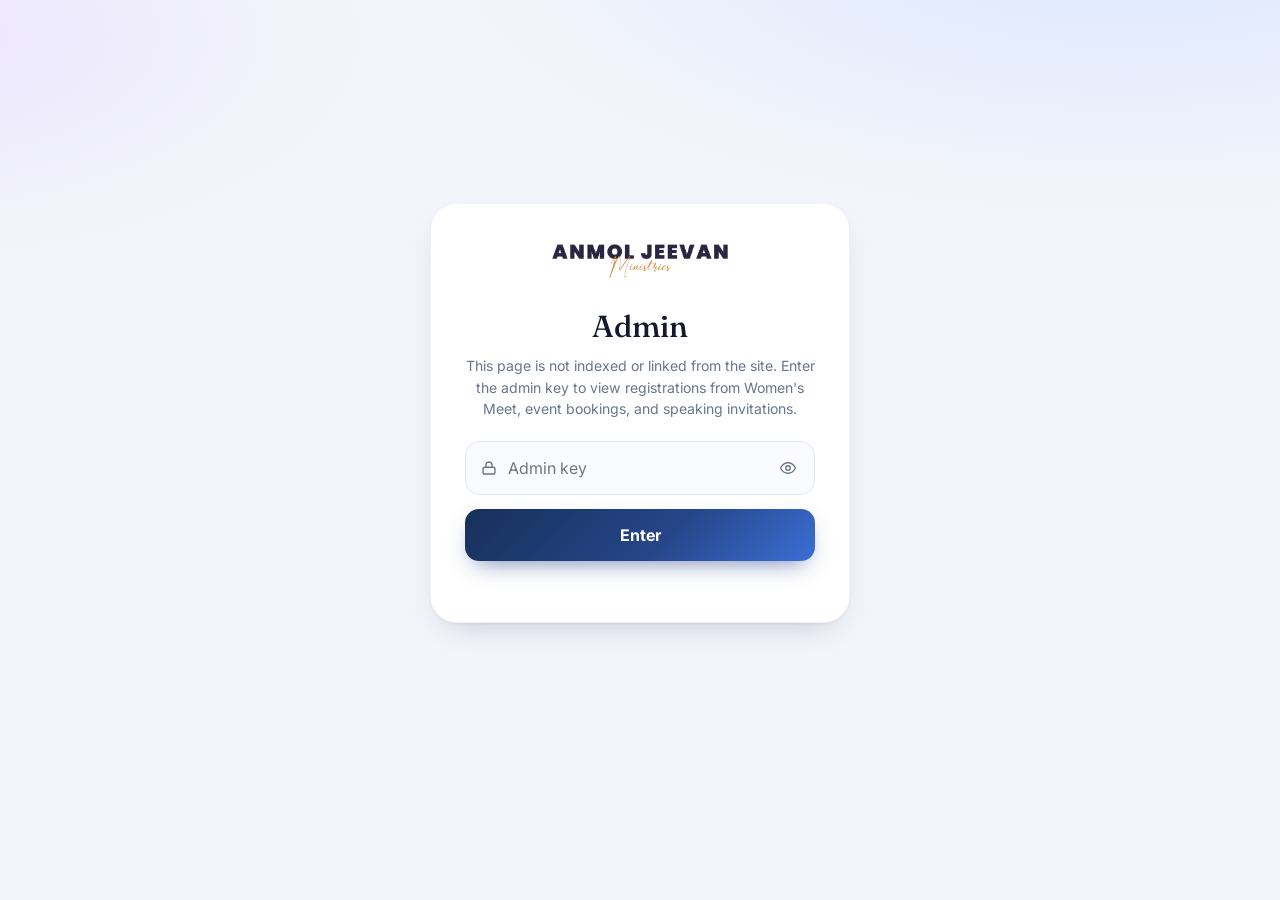
==== commit 18386602: "Admin and Media login: add a show/hide (eye) button to the key field Toggles the key between hidden " ====
--- a/admin.html
+++ b/admin.html
@@ -41,7 +41,13 @@
   .gate-field{display:flex;align-items:center;gap:10px;border:1.5px solid var(--line);border-radius:14px;padding:0 14px;background:#fafbfe;margin-bottom:14px;transition:border-color .2s,box-shadow .2s}
   .gate-field:focus-within{border-color:var(--blue);box-shadow:0 0 0 4px rgba(47,109,246,.12)}
   .gate-field svg{color:var(--muted)}
-  .gate-field input{flex:1;border:0;background:transparent;padding:14px 0;font:inherit;font-size:1rem;outline:none}
+  .gate-field input{flex:1;border:0;background:transparent;padding:14px 0;font:inherit;font-size:1rem;outline:none;min-width:0}
+  .gate-field .eye{flex:none;width:36px;height:36px;margin-right:-6px;border-radius:50%;border:0;background:transparent;color:var(--muted);display:inline-flex;align-items:center;justify-content:center;cursor:pointer;transition:background .15s,color .15s}
+  .gate-field .eye:hover{background:var(--blue-soft);color:var(--blue)}
+  .gate-field .eye:focus-visible{outline:2px solid var(--blue);outline-offset:1px}
+  .gate-field .eye .eye-off{display:none}
+  .gate-field .eye.on .eye-on{display:none}
+  .gate-field .eye.on .eye-off{display:block}
   #gateBtn{width:100%;padding:14px;border-radius:14px;border:0;background:var(--grad);color:#fff;font:inherit;font-weight:700;font-size:1rem;cursor:pointer;transition:transform .15s;box-shadow:0 10px 24px -10px rgba(38,70,138,.7)}
   #gateBtn:hover{transform:translateY(-1px)}
   #gateBtn:disabled{opacity:.6;cursor:default;transform:none}
@@ -241,6 +247,97 @@
   .seg button.active b{background:rgba(255,255,255,.22);color:#fff}
   .m-table td .btn.sm{padding:4px 10px}
 
+  /* ---------- insights ---------- */
+  .insights{--s-w:#d9558a;--s-e:#2f6df6;--s-i:#d98a0b;--s-o:#69758c;--grid:#e6ebf4;margin-bottom:18px}
+  .ins-head{display:flex;justify-content:space-between;align-items:flex-end;gap:12px;flex-wrap:wrap;margin-bottom:12px}
+  .ins-head h2{font-size:1.3rem;line-height:1.1}
+  .ins-sub{color:var(--muted);font-size:.84rem;margin-top:2px}
+  .ins-controls{display:flex;gap:8px;align-items:center;flex-wrap:wrap}
+  .ins-controls .seg{margin-bottom:0}
+  .ins-grid{display:grid;grid-template-columns:1.9fr 1fr;gap:14px}
+  .ins-card{padding:18px 20px 16px;min-width:0}
+  .ins-card-head{display:flex;justify-content:space-between;align-items:baseline;gap:10px;margin-bottom:6px}
+  .ins-card-head h3{font-family:'Inter',sans-serif;font-size:.95rem;font-weight:700;color:var(--navy)}
+  .linkish{background:none;border:0;color:var(--blue);font:inherit;font-size:.78rem;font-weight:700;cursor:pointer;padding:2px 0}
+  .linkish:hover{text-decoration:underline}
+  .ins-none{padding:56px 10px;text-align:center;color:var(--muted);font-size:.9rem}
+  svg.chart{display:block;width:100%;height:auto;overflow:visible}
+  .chart .gl{stroke:var(--grid);stroke-width:1}
+  .chart text{font-family:'Inter',sans-serif;fill:#69758c;font-size:11px}
+  .chart text.peak{fill:var(--ink);font-weight:700;font-size:12px}
+  .chart .seg-w{fill:var(--s-w)} .chart .seg-e{fill:var(--s-e)} .chart .seg-i{fill:var(--s-i)} .chart .seg-o{fill:var(--s-o)}
+  .chart g.bar{transform-box:fill-box;transform-origin:50% 100%;animation:colrise .7s cubic-bezier(.2,.8,.2,1) both;transition:filter .15s}
+  .chart g.bar.hot{filter:brightness(1.12) saturate(1.1)}
+  @keyframes colrise{from{transform:scaleY(0)}to{transform:scaleY(1)}}
+  .chart .hit{fill:transparent;cursor:crosshair}
+  .chart .hit:hover,.chart .hit:focus{fill:rgba(47,109,246,.07);outline:none}
+  .ins-legend{display:flex;flex-wrap:wrap;gap:6px 20px;margin-top:10px;font-size:.8rem;color:#3a4a62}
+  .ins-legend span{display:inline-flex;align-items:center;gap:7px}
+  .ins-legend i{width:10px;height:10px;border-radius:3px;background:var(--c)}
+  .ins-legend b{font-weight:800;color:var(--ink)}
+  .ins-tablewrap{max-height:260px;overflow:auto;margin-top:4px}
+  table.ins-table{width:100%;border-collapse:collapse;font-size:.82rem}
+  .ins-table th,.ins-table td{padding:7px 10px;border-bottom:1px solid var(--line-2);text-align:right;font-variant-numeric:tabular-nums}
+  .ins-table th:first-child,.ins-table td:first-child{text-align:left}
+  .ins-table th{background:#f6f8fd;font-size:.66rem;letter-spacing:.06em;text-transform:uppercase;color:var(--muted);position:sticky;top:0}
+  .fn-hero{display:flex;align-items:center;gap:12px;margin:2px 0 14px}
+  .fn-hero b{font-family:'Inter',sans-serif;font-size:2.4rem;font-weight:800;line-height:1;color:var(--navy)}
+  .fn-hero span{font-size:.86rem;color:#3a4a62;font-weight:600;line-height:1.3}
+  .fn-hero small{color:var(--muted);font-weight:500}
+  .fn-row{display:grid;grid-template-columns:78px 1fr auto;align-items:center;gap:10px;padding:7px 0}
+  .fn-label{font-size:.8rem;font-weight:600;color:#3a4a62}
+  .fn-track{height:22px;background:#eef2fb;border-radius:0 6px 6px 0;overflow:hidden}
+  .fn-bar{height:100%;min-width:2px;border-radius:0 4px 4px 0;transform-origin:left;animation:growx .8s cubic-bezier(.2,.8,.2,1) both}
+  @keyframes growx{from{transform:scaleX(0)}to{transform:scaleX(1)}}
+  .fn-val{display:inline-flex;align-items:baseline;gap:6px;min-width:64px;justify-content:flex-end;font-size:.82rem}
+  .fn-val b{font-weight:800;color:var(--ink)}
+  .fn-val em{font-style:normal;color:var(--muted);font-size:.74rem}
+  .fn-sub{margin:16px 0 4px;padding-top:14px;border-top:1px solid var(--line-2);font-size:.72rem;font-weight:700;letter-spacing:.07em;text-transform:uppercase;color:var(--muted)}
+  .src-row{display:grid;grid-template-columns:1fr 84px 40px;align-items:center;gap:10px;padding:5px 0;font-size:.82rem}
+  .src-key{display:inline-flex;align-items:center;gap:8px;color:#3a4a62;font-weight:600;min-width:0}
+  .src-key i{width:10px;height:10px;border-radius:3px;flex:none}
+  .src-key em{font-style:normal;font-weight:500;color:var(--muted);font-size:.74rem}
+  .src-meter{height:8px;border-radius:100px;background:#e3ebfb;overflow:hidden}
+  .src-meter i{display:block;height:100%;background:#2a5ed4;border-radius:100px;transform-origin:left;animation:growx .8s cubic-bezier(.2,.8,.2,1) both}
+  .src-pct{font-weight:800;text-align:right;color:var(--ink)}
+  .past-strip{margin-top:14px}
+  .past-head{display:flex;justify-content:space-between;align-items:baseline;margin-bottom:6px}
+  .past-head h3{font-family:'Inter',sans-serif;font-size:.95rem;font-weight:700;color:var(--navy)}
+  .past-row{display:flex;gap:14px;overflow-x:auto;padding:6px 2px 14px;scroll-snap-type:x proximity}
+  .pcard{flex:0 0 250px;scroll-snap-align:start;display:flex;flex-direction:column;gap:2px;text-align:left;background:#fff;border:1px solid var(--line-2);border-radius:18px;padding:18px 18px 14px;
+    box-shadow:var(--shadow);position:relative;overflow:hidden;cursor:pointer;font:inherit;color:inherit;transition:transform .2s,box-shadow .2s}
+  .pcard::before{content:"";position:absolute;left:0;right:0;top:0;height:4px;background:var(--pc)}
+  .pcard:hover{transform:translateY(-3px);box-shadow:0 18px 36px -18px rgba(20,40,90,.4)}
+  .pcard .pn{font-weight:700;font-size:.9rem;line-height:1.3;word-break:break-word;min-height:2.6em}
+  .pcard .pbig{font-family:'Inter',sans-serif;font-size:2.1rem;font-weight:800;color:var(--navy);line-height:1.1;margin-top:6px}
+  .pcard .pbig small{font-size:.8rem;font-weight:600;color:var(--muted);margin-left:6px}
+  .pcard .pmeter{display:block;height:8px;border-radius:100px;background:#e3ebfb;margin:10px 0 6px;overflow:hidden}
+  .pcard .pmeter i{display:block;height:100%;background:#2a5ed4;border-radius:100px;transform-origin:left;animation:growx .9s cubic-bezier(.2,.8,.2,1) both}
+  .pcard .pmeta{font-size:.74rem;color:var(--muted)}
+  .ins-tip{position:fixed;z-index:120;pointer-events:none;background:#101a33;color:#fff;border-radius:12px;padding:10px 13px 9px;font-size:.8rem;min-width:160px;box-shadow:0 16px 34px -14px rgba(8,14,35,.7)}
+  .ins-tip .tv{font-weight:800;font-size:1.02rem}
+  .ins-tip .tp{color:#b9c6e6;font-size:.72rem;margin-bottom:6px}
+  .ins-tip .tr{display:flex;align-items:center;gap:9px;padding:2px 0}
+  .ins-tip .tk{width:14px;height:3px;border-radius:2px;flex:none}
+  .ins-tip .tn{flex:1;color:#c9d4ef}
+  .ins-tip b{font-weight:800}
+  /* the "all caught up" state */
+  .empty-art{display:block;width:132px;height:132px;margin:0 auto 14px}
+  .empty-art .ring{fill:none;stroke:url(#eaGrad);stroke-width:7;stroke-linecap:round;stroke-dasharray:352;stroke-dashoffset:352;animation:drawline 1.1s .1s ease forwards}
+  .empty-art .tick{fill:none;stroke:#1f9d63;stroke-width:8;stroke-linecap:round;stroke-linejoin:round;stroke-dasharray:90;stroke-dashoffset:90;animation:drawline .6s 1s ease forwards}
+  .empty-art .spark{fill:var(--gold);opacity:0;animation:sparkle 2.6s 1.3s infinite}
+  @keyframes drawline{to{stroke-dashoffset:0}}
+  @keyframes sparkle{0%,100%{opacity:0;transform:scale(.3)}50%{opacity:1;transform:scale(1)}}
+  .empty-title{font-family:'Fraunces',serif;font-size:1.7rem;font-weight:500;color:var(--ink);margin-bottom:6px}
+  .empty-text{max-width:420px;margin:0 auto;color:var(--muted)}
+  .empty-actions{display:flex;gap:10px;justify-content:center;margin-top:18px;flex-wrap:wrap}
+  @media(max-width:1000px){ .ins-grid{grid-template-columns:1fr} }
+  @media(max-width:560px){ .pcard{flex-basis:220px} .fn-row{grid-template-columns:70px 1fr auto} }
+  @media(prefers-reduced-motion:reduce){
+    .chart g.bar,.fn-bar,.src-meter i,.pcard .pmeter i,.empty-art .spark{animation:none!important}
+    .empty-art .ring,.empty-art .tick{animation:none!important;stroke-dashoffset:0!important}
+  }
+
   /* ---------- small screens: each registration becomes a card ---------- */
   @media(max-width:1000px){
     .tiles{grid-template-columns:1fr 1fr 1fr}
@@ -305,6 +402,7 @@
     <div class="gate-field">
       <svg class="i" viewBox="0 0 24 24"><rect x="4" y="11" width="16" height="9" rx="2.5"/><path d="M8 11V8a4 4 0 0 1 8 0v3"/></svg>
       <input type="password" id="keyInput" placeholder="Admin key" autocomplete="off">
+      <button type="button" class="eye" id="keyEye" aria-label="Show key" aria-pressed="false" title="Show key"><svg class="i eye-on" viewBox="0 0 24 24"><path d="M2 12s3.6-7 10-7 10 7 10 7-3.6 7-10 7S2 12 2 12z"/><circle cx="12" cy="12" r="3"/></svg><svg class="i eye-off" viewBox="0 0 24 24"><path d="M3 3l18 18M10.6 5.1A10.4 10.4 0 0 1 12 5c6.4 0 10 7 10 7a17.6 17.6 0 0 1-3.2 4.1M6.6 6.6C3.7 8.4 2 12 2 12s3.6 7 10 7c1.6 0 3-.4 4.3-1M9.9 9.9a3 3 0 0 0 4.2 4.2"/></svg></button>
     </div>
     <button id="gateBtn">Enter</button>
     <p id="gateError"></p>
@@ -332,6 +430,38 @@
     </header>
 
     <div class="tiles" id="stats"></div>
+
+    <section class="insights" id="insights" aria-label="Insights" hidden>
+      <div class="ins-head">
+        <div>
+          <h2>Insights</h2>
+          <p class="ins-sub">Every registration, including everyone in History</p>
+        </div>
+        <div class="ins-controls">
+          <div class="seg" id="insRange" role="group" aria-label="Time range">
+            <button type="button" data-range="30d">30 days</button>
+            <button type="button" data-range="12w">12 weeks</button>
+            <button type="button" data-range="all" class="active">All time</button>
+          </div>
+          <button type="button" class="btn sm" id="insToggle" aria-expanded="true">Hide</button>
+        </div>
+      </div>
+      <div class="ins-body" id="insBody">
+        <div class="ins-grid">
+          <article class="card ins-card">
+            <div class="ins-card-head"><h3>Registrations over time</h3><button type="button" class="linkish" id="insTableBtn">View as table</button></div>
+            <div id="insTimeline"></div>
+            <div class="ins-legend" id="insLegend"></div>
+          </article>
+          <article class="card ins-card">
+            <div class="ins-card-head"><h3>Where everyone stands</h3></div>
+            <div id="insFunnel"></div>
+          </article>
+        </div>
+        <div class="past-strip" id="insPast" hidden></div>
+      </div>
+    </section>
+    <div class="ins-tip" id="insTip" role="status" hidden></div>
 
     <div class="card toolbar">
       <div class="tabs" id="tabs">
@@ -577,6 +707,7 @@
       select.className = 'status-select st-' + status.toLowerCase();
       select.dataset.prev = status;
       renderStats();
+      renderInsights();
     }catch(err){
       alert('Could not update status: ' + err.message);
       select.value = select.dataset.prev;
@@ -1380,6 +1511,312 @@
 
   const TRASH = '<svg class="i" style="width:15px;height:15px" viewBox="0 0 24 24"><path d="M4 7h16M9 7V4h6v3M6 7l1 13h10l1-13"/></svg>';
 
+  // ---------- Insights: charts drawn from every registration (History included) ----------
+  // Colours are the site's existing source colours (validated for colour-blind separation);
+  // the follow-up bars use one blue ramp, light -> dark, in process order.
+  const SRC_SERIES = [
+    {name:"Women's Meet",        cls:'seg-w', color:'#d9558a'},
+    {name:'Event Booking',       cls:'seg-e', color:'#2f6df6'},
+    {name:'Speaking Invitation', cls:'seg-i', color:'#d98a0b'},
+    {name:'Other',               cls:'seg-o', color:'#69758c'}
+  ];
+  const STATUS_RAMP = {Pending:'#8ba9ef', Contacted:'#5a86e6', Confirmed:'#2a5ed4'};
+  let insRange = 'all';
+  let insSig = '';
+  let insTable = false;
+  let insW = 0; // width the chart was last drawn at
+  let animateCounts = true; // count-up only on the first paint after loading, not on every re-render
+
+  const DAY = 864e5;
+  const startOfDay = d => new Date(d.getFullYear(), d.getMonth(), d.getDate());
+  const startOfWeek = d => { const x = startOfDay(d); x.setDate(x.getDate() - ((x.getDay() + 6) % 7)); return x; }; // Monday
+  const startOfMonth = d => new Date(d.getFullYear(), d.getMonth(), 1);
+  const fmtDayMonth = d => d.toLocaleDateString('en-GB', {day:'numeric', month:'short'});
+  const rowDate = r => { const d = new Date(r.Timestamp); return isNaN(d) ? null : d; };
+  const reducedMotion = () => window.matchMedia && matchMedia('(prefers-reduced-motion: reduce)').matches;
+
+  function insBuckets(range){
+    const dated = allRows.map(r=>({r, d:rowDate(r)})).filter(x=>x.d);
+    // "now" can't be earlier than the newest registration, so a wrong computer clock can't empty the charts
+    const now = new Date(Math.max(Date.now(), ...dated.map(x=>+x.d)));
+    let kind, starts = [];
+    if(range === '30d'){
+      kind = 'day';
+      const s0 = startOfDay(new Date(+now - 29*DAY));
+      for(let i=0;i<30;i++){ const d = new Date(s0); d.setDate(d.getDate()+i); starts.push(d); }
+    } else if(range === '12w'){
+      kind = 'week';
+      const w0 = startOfWeek(now);
+      for(let i=11;i>=0;i--){ const d = new Date(w0); d.setDate(d.getDate()-7*i); starts.push(d); }
+    } else {
+      const first = dated.length ? new Date(Math.min(...dated.map(x=>+x.d))) : now;
+      const weeks = Math.round((startOfWeek(now) - startOfWeek(first)) / (7*DAY)) + 1;
+      if(weeks <= 26){
+        kind = 'week';
+        for(let d = startOfWeek(first); d <= now; d = new Date(d.getFullYear(), d.getMonth(), d.getDate()+7)) starts.push(d);
+      } else {
+        kind = 'month';
+        for(let d = startOfMonth(first); d <= now; d = new Date(d.getFullYear(), d.getMonth()+1, 1)) starts.push(d);
+      }
+    }
+    const next = d => kind==='day' ? new Date(d.getFullYear(), d.getMonth(), d.getDate()+1)
+                    : kind==='week' ? new Date(d.getFullYear(), d.getMonth(), d.getDate()+7)
+                    : new Date(d.getFullYear(), d.getMonth()+1, 1);
+    const buckets = starts.map(s=>{
+      const e = next(s), last = new Date(+e - DAY);
+      return {
+        start:s, end:e, counts:[0,0,0,0], total:0,
+        short: kind==='month' ? s.toLocaleDateString('en-GB',{month:'short'}) : fmtDayMonth(s),
+        long:  kind==='day' ? s.toLocaleDateString('en-GB',{weekday:'short', day:'numeric', month:'short', year:'numeric'})
+             : kind==='week' ? fmtDayMonth(s) + ' – ' + fmtDayMonth(last) + ' ' + last.getFullYear()
+             : s.toLocaleDateString('en-GB',{month:'long', year:'numeric'})
+      };
+    });
+    const scoped = [];
+    dated.forEach(({r,d})=>{
+      const b = buckets.find(b => d >= b.start && d < b.end);
+      if(!b) return;
+      const i = SRC_SERIES.findIndex(s => s.name === r.Source);
+      b.counts[i < 0 ? 3 : i]++; b.total++; scoped.push(r);
+    });
+    return {kind, buckets, scoped, rangeRows: range === 'all' ? allRows : scoped};
+  }
+
+  function niceMax(v){
+    if(v <= 4) return 4;
+    const p = Math.pow(10, Math.floor(Math.log10(v))), f = v / p;
+    return (f <= 1 ? 1 : f <= 2 ? 2 : f <= 5 ? 5 : 10) * p;
+  }
+
+  // ----- the tooltip (built with textContent: names are data, never markup) -----
+  const tipEl = $('insTip');
+  function fillTip(b){
+    tipEl.textContent = '';
+    const v = document.createElement('div'); v.className = 'tv'; v.textContent = `${b.total} registration${b.total===1?'':'s'}`;
+    const p = document.createElement('div'); p.className = 'tp'; p.textContent = b.long;
+    tipEl.append(v, p);
+    SRC_SERIES.forEach((s,k)=>{
+      if(!b.counts[k]) return;
+      const row = document.createElement('div'); row.className = 'tr';
+      const key = document.createElement('span'); key.className = 'tk'; key.style.background = s.color;
+      const nm = document.createElement('span'); nm.className = 'tn'; nm.textContent = s.name;
+      const n = document.createElement('b'); n.textContent = b.counts[k];
+      row.append(key, nm, n); tipEl.append(row);
+    });
+  }
+  function placeTip(x, y){
+    tipEl.hidden = false;
+    const w = tipEl.offsetWidth, h = tipEl.offsetHeight;
+    let left = x + 14, top = y - h - 12;
+    if(left + w > innerWidth - 8) left = x - w - 14;
+    if(top < 8) top = y + 18;
+    tipEl.style.left = Math.max(8, left) + 'px'; tipEl.style.top = top + 'px';
+  }
+  function hideTip(){ tipEl.hidden = true; document.querySelectorAll('#insTimeline g.bar.hot').forEach(g=>g.classList.remove('hot')); }
+
+  function renderTimeline(data){
+    const box = $('insTimeline'), {buckets, kind} = data;
+    const totalAll = buckets.reduce((t,b)=>t+b.total, 0);
+
+    // legend: which colour is which source, with the count in this period
+    const totals = SRC_SERIES.map((s,k)=>buckets.reduce((t,b)=>t+b.counts[k], 0));
+    $('insLegend').innerHTML = SRC_SERIES.map((s,k)=> (k<3 || totals[k]) ? `<span><i style="--c:${s.color}"></i>${esc(s.name)} <b>${totals[k]}</b></span>` : '').join('');
+
+    if(!totalAll){ box.innerHTML = '<div class="ins-none">No registrations in this period.</div>'; return; }
+
+    if(insTable){
+      box.innerHTML = `<div class="ins-tablewrap"><table class="ins-table"><thead><tr><th>${kind==='day'?'Day':kind==='week'?'Week':'Month'}</th>${SRC_SERIES.map((s,k)=> (k<3 || totals[k]) ? `<th>${esc(s.name)}</th>` : '').join('')}<th>Total</th></tr></thead><tbody>`
+        + buckets.filter(b=>b.total).reverse().map(b=>`<tr><td>${esc(b.long)}</td>${SRC_SERIES.map((s,k)=> (k<3 || totals[k]) ? `<td>${b.counts[k] || '–'}</td>` : '').join('')}<td><b>${b.total}</b></td></tr>`).join('')
+        + '</tbody></table></div>';
+      return;
+    }
+
+    const W = Math.max(300, Math.round(box.clientWidth || 640)), H = 260, L = 34, R = 6, T = 24, B = 30, pw = W - L - R, ph = H - T - B;
+    insW = W;
+    const maxV = Math.max(...buckets.map(b=>b.total)), top = niceMax(maxV);
+    const y = v => T + ph - (v / top) * ph;
+    const slot = pw / buckets.length, bw = Math.min(24, slot * 0.68);
+    const ticks = [...new Set([0, Math.round(top/2), top])];
+    const step = Math.ceil(buckets.length / 7);
+    let svg = `<svg class="chart" width="${W}" height="${H}" viewBox="0 0 ${W} ${H}" role="img" aria-label="Registrations over time, stacked by source. A table view is available.">`;
+    ticks.forEach(t=>{
+      svg += `<line class="gl" x1="${L}" x2="${W-R}" y1="${y(t).toFixed(1)}" y2="${y(t).toFixed(1)}"/><text x="${L-8}" y="${(y(t)+4).toFixed(1)}" text-anchor="end">${t}</text>`;
+    });
+    let peakDone = false;
+    buckets.forEach((b,i)=>{
+      const cx = L + slot*i + slot/2, x = cx - bw/2;
+      let acc = 0, segs = '';
+      const live = SRC_SERIES.map((s,k)=>k).filter(k=>b.counts[k]);
+      live.forEach((k,j)=>{
+        const y1 = y(acc + b.counts[k]), y0 = y(acc), gap = j ? 2 : 0; // 2px of background between stacked segments
+        const h = Math.max(1, y0 - y1 - gap);
+        if(j === live.length - 1){
+          const r = Math.min(4, h/2); // rounded data-end, square at the baseline
+          segs += `<path class="${SRC_SERIES[k].cls}" d="M${x.toFixed(1)},${(y1+h).toFixed(1)}V${(y1+r).toFixed(1)}Q${x.toFixed(1)},${y1.toFixed(1)} ${(x+r).toFixed(1)},${y1.toFixed(1)}H${(x+bw-r).toFixed(1)}Q${(x+bw).toFixed(1)},${y1.toFixed(1)} ${(x+bw).toFixed(1)},${(y1+r).toFixed(1)}V${(y1+h).toFixed(1)}Z"/>`;
+        } else {
+          segs += `<rect class="${SRC_SERIES[k].cls}" x="${x.toFixed(1)}" y="${y1.toFixed(1)}" width="${bw.toFixed(1)}" height="${h.toFixed(1)}"/>`;
+        }
+        acc += b.counts[k];
+      });
+      svg += `<g class="bar" data-i="${i}" style="animation-delay:${Math.min(i*25, 500)}ms">${segs}</g>`;
+      if(b.total === maxV && !peakDone){ peakDone = true; svg += `<text class="peak" x="${cx.toFixed(1)}" y="${(y(b.total)-7).toFixed(1)}" text-anchor="middle">${b.total}</text>`; } // label only the peak
+      if((buckets.length - 1 - i) % step === 0) svg += `<text x="${cx.toFixed(1)}" y="${H-9}" text-anchor="middle">${esc(b.short)}</text>`;
+    });
+    // hit areas: a whole column wide, well beyond the painted mark
+    buckets.forEach((b,i)=>{
+      svg += `<rect class="hit" data-i="${i}" x="${(L + slot*i).toFixed(1)}" y="${T-8}" width="${slot.toFixed(1)}" height="${ph + 8 + B}" tabindex="0" aria-label="${esc(b.long)}: ${b.total} registration${b.total===1?'':'s'}"/>`;
+    });
+    svg += '</svg>';
+    box.innerHTML = svg;
+
+    box.querySelectorAll('.hit').forEach(h=>{
+      const i = +h.dataset.i, bar = box.querySelector(`g.bar[data-i="${i}"]`);
+      const show = (x, y) => { hideTip(); if(bar) bar.classList.add('hot'); fillTip(buckets[i]); placeTip(x, y); };
+      h.addEventListener('pointermove', e => show(e.clientX, e.clientY));
+      h.addEventListener('pointerleave', hideTip);
+      h.addEventListener('focus', () => { const r = h.getBoundingClientRect(); show(r.left + r.width/2, r.top + 30); });
+      h.addEventListener('blur', hideTip);
+    });
+  }
+
+  function renderFunnel(rows){
+    const st = {Pending:0, Contacted:0, Confirmed:0};
+    rows.forEach(r=>{ st[STATUSES.includes(r.Status) ? r.Status : 'Pending']++; });
+    const total = st.Pending + st.Contacted + st.Confirmed;
+    if(!total){ $('insFunnel').innerHTML = '<div class="ins-none">No registrations in this period.</div>'; return; }
+    const pct = n => Math.round(n / total * 100);
+    const bySrc = SRC_SERIES.map(s=>({s, n:0, c:0}));
+    rows.forEach(r=>{
+      const i = SRC_SERIES.findIndex(s => s.name === r.Source), x = bySrc[i < 0 ? 3 : i];
+      x.n++; if(r.Status === 'Confirmed') x.c++;
+    });
+    const srcRows = '<div class="fn-sub">Confirmed by source</div>' + bySrc.filter(x=>x.n).map(x=>{
+      const pc = Math.round(x.c / x.n * 100);
+      return `<div class="src-row"><span class="src-key"><i style="background:${x.s.color}"></i>${esc(x.s.name)} <em>${x.n}</em></span><span class="src-meter"><i style="width:${pc}%"></i></span><span class="src-pct">${pc}%</span></div>`;
+    }).join('');
+    $('insFunnel').innerHTML =
+      `<div class="fn-hero"><b>${pct(st.Confirmed)}%</b><span>confirmed<br><small>${st.Confirmed} of ${total}</small></span></div>` +
+      ['Pending','Contacted','Confirmed'].map(k=>`
+        <div class="fn-row">
+          <span class="fn-label">${k}</span>
+          <div class="fn-track"><div class="fn-bar" style="width:${(st[k]/total*100).toFixed(1)}%;background:${STATUS_RAMP[k]}"></div></div>
+          <span class="fn-val"><b>${st[k]}</b><em>${pct(st[k])}%</em></span>
+        </div>`).join('') + srcRows;
+  }
+
+  // one card per event you moved to History
+  function renderPastStrip(){
+    const map = new Map();
+    allRows.filter(r=>r.Archive).forEach(r=>{
+      const name = String(r.Archive);
+      if(!map.has(name)) map.set(name, {name, n:0, conf:0, at:'', src:{}});
+      const g = map.get(name); g.n++; if(r.Status === 'Confirmed') g.conf++;
+      g.src[r.Source] = (g.src[r.Source]||0) + 1;
+      if(String(r.ArchivedAt||'') > g.at) g.at = String(r.ArchivedAt||'');
+    });
+    const groups = [...map.values()].sort((a,b)=> a.at < b.at ? 1 : -1).slice(0, 10);
+    const el = $('insPast');
+    el.hidden = !groups.length;
+    if(!groups.length) return;
+    el.innerHTML = `<div class="past-head"><h3>Past events</h3><button type="button" class="linkish" data-open="past">Open History →</button></div><div class="past-row">` +
+      groups.map(g=>{
+        const top = Object.keys(g.src).sort((a,b)=>g.src[b]-g.src[a])[0];
+        const color = (SRC_SERIES.find(s=>s.name===top) || SRC_SERIES[3]).color;
+        const pc = g.n ? Math.round(g.conf / g.n * 100) : 0;
+        return `<button type="button" class="pcard" data-open="past" style="--pc:${color}" title="Open this event in History">
+          <span class="pn">${esc(g.name)}</span>
+          <span class="pbig">${g.n}<small>${g.n===1?'person':'people'}</small></span>
+          <span class="pmeter"><i style="width:${pc}%"></i></span>
+          <span class="pmeta">${pc}% confirmed · moved ${esc(g.at ? fmtDayMonth(new Date(g.at)) : '')}</span>
+        </button>`;
+      }).join('') + '</div>';
+  }
+
+  function insHash(){
+    let h = 0;
+    allRows.forEach(r=>{
+      const t = String(r.ID||'') + (r.Status||'') + (r.Archive||'') + (r.Timestamp||'');
+      for(let i=0;i<t.length;i++) h = (h*31 + t.charCodeAt(i)) | 0;
+    });
+    return allRows.length + ':' + h;
+  }
+
+  function renderInsights(force){
+    const sec = $('insights');
+    if(!allRows.length){ sec.hidden = true; return; }
+    sec.hidden = false;
+    const sig = insRange + '|' + insTable + '|' + insHash();
+    if(sig === insSig && !force) return; // typing in the search box shouldn't redraw (and re-animate) the charts
+    insSig = sig;
+    const data = insBuckets(insRange);
+    renderTimeline(data);
+    renderFunnel(data.rangeRows);
+    renderPastStrip();
+    $('insTableBtn').textContent = insTable ? 'View as chart' : 'View as table';
+  }
+
+  $('insRange').addEventListener('click', e=>{
+    const b = e.target.closest('button[data-range]');
+    if(!b) return;
+    insRange = b.dataset.range;
+    document.querySelectorAll('#insRange button').forEach(x=>x.classList.toggle('active', x === b));
+    renderInsights(true);
+  });
+  $('insTableBtn').addEventListener('click', ()=>{ insTable = !insTable; hideTip(); renderInsights(true); });
+  let insResizeT;
+  window.addEventListener('resize', ()=>{
+    clearTimeout(insResizeT);
+    insResizeT = setTimeout(()=>{
+      const w = $('insTimeline').clientWidth;
+      if(w && !insTable && Math.abs(w - insW) > 8) renderInsights(true);
+    }, 180);
+  });
+  $('insToggle').addEventListener('click', ()=>{
+    const hide = !$('insBody').hidden;
+    $('insBody').hidden = hide;
+    $('insToggle').textContent = hide ? 'Show' : 'Hide';
+    $('insToggle').setAttribute('aria-expanded', String(!hide));
+    hideTip();
+    if(!hide) renderInsights(true);
+    try{ localStorage.setItem('admin-insights', hide ? 'hidden' : 'shown'); }catch(e){}
+  });
+  (function(){ // remember (per device) whether the charts were folded away
+    let hidden = false;
+    try{ hidden = localStorage.getItem('admin-insights') === 'hidden'; }catch(e){}
+    if(hidden){ $('insBody').hidden = true; $('insToggle').textContent = 'Show'; $('insToggle').setAttribute('aria-expanded','false'); }
+  })();
+  document.addEventListener('click', e=>{
+    if(e.target.closest('#insPast [data-open="past"], #empty [data-open="past"]')) openHistory('past');
+  });
+
+  // numbers on the tiles count up once when the page first fills in
+  function runCountUp(root){
+    if(reducedMotion()) return;
+    root.querySelectorAll('.v').forEach(el=>{
+      const n = parseInt(el.textContent, 10);
+      if(!(n > 0)) return;
+      const dur = Math.min(900, 350 + n*6), t0 = performance.now();
+      el.textContent = '0';
+      setTimeout(()=>{ el.textContent = n; }, dur + 250); // whatever happens to the animation, the true number always lands
+      (function step(t){
+        const p = Math.max(0, Math.min(1, (t - t0) / dur));
+        el.textContent = Math.round(n * (1 - Math.pow(1 - p, 3)));
+        if(p < 1) requestAnimationFrame(step);
+      })(t0);
+    });
+  }
+
+  const EMPTY_ART = `<svg class="empty-art" viewBox="0 0 132 132" aria-hidden="true">
+      <defs><linearGradient id="eaGrad" x1="0" y1="0" x2="1" y2="1"><stop offset="0" stop-color="#3b6fd6"/><stop offset="1" stop-color="#27a06a"/></linearGradient></defs>
+      <circle cx="66" cy="66" r="56" fill="#eef4ff"/>
+      <circle class="ring" cx="66" cy="66" r="56" transform="rotate(-90 66 66)"/>
+      <path class="tick" d="M42 68l17 17 31-37"/>
+      <circle class="spark" cx="114" cy="18" r="4" style="transform-origin:114px 18px"/>
+      <circle class="spark" cx="16" cy="32" r="3" style="transform-origin:16px 32px;animation-delay:1.9s"/>
+      <circle class="spark" cx="122" cy="98" r="3" style="transform-origin:122px 98px;animation-delay:2.3s"/>
+      <circle class="spark" cx="26" cy="112" r="4" style="transform-origin:26px 112px;animation-delay:2.7s"/>
+    </svg>`;
+
   function renderStats(){
     markDuplicates();
     const rows = activeRows();
@@ -1404,6 +1841,7 @@
       <div class="card tile fade"><div class="ico gold"><svg class="i" viewBox="0 0 24 24"><path d="M12 3a3 3 0 0 0-3 3v6a3 3 0 0 0 6 0V6a3 3 0 0 0-3-3z"/><path d="M5 11a7 7 0 0 0 14 0M12 18v3"/></svg></div><div class="k">Speaking Invitation</div><div class="v">${counts['Speaking Invitation']}</div></div>
       <div class="card tile fade"><div class="ico red"><svg class="i" viewBox="0 0 24 24"><rect x="8" y="8" width="12" height="12" rx="2"/><path d="M16 8V6a2 2 0 0 0-2-2H6a2 2 0 0 0-2 2v8a2 2 0 0 0 2 2h2"/></svg></div><div class="k">Duplicate entries</div><div class="v">${dupCount}</div></div>
     `;
+    if(animateCounts){ animateCounts = false; runCountUp($('stats')); }
     $('cnt-all').textContent = total;
     Object.keys(SOURCES).forEach(k => { $(SOURCES[k].count).textContent = counts[k]; });
     $('cnt-dup').textContent = dupCount;
@@ -1458,11 +1896,12 @@
       empty.innerHTML = activeCount
         ? '<div class="big">🔎</div>No registrations match this view.'
         : allRows.length
-          ? '<div class="big">🗂️</div>Everyone has been moved to History.'
+          ? EMPTY_ART + '<div class="empty-title">All caught up!</div><p class="empty-text">Everyone has been moved to History. New registrations will appear here.</p><div class="empty-actions"><button type="button" class="btn primary" data-open="past">Open History</button></div>'
           : '<div class="big">📭</div>No registrations yet.';
     }
     $('countLine').textContent = activeCount ? `Showing ${rows.length} of ${activeCount}` : '';
     renderStats();
+    renderInsights();
     updateSelectionUI();
   }
 
@@ -1478,6 +1917,7 @@
         throw new Error(json.error === 'unauthorized' ? 'wrongkey' : json.error);
       }
       allRows = json.data || [];
+      animateCounts = true; insSig = '';
       archiveSupported = !allRows.length || ('Archive' in allRows[0]); // an older script has no Archive column
       $('loading').hidden = true;
       render();
@@ -1511,6 +1951,18 @@
     }
   });
   keyInput.addEventListener('keydown', e=>{ if(e.key==='Enter') gateBtn.click(); });
+  // eye button: show / hide what you typed (the key is still never stored anywhere)
+  const eyeBtn = document.getElementById('keyEye');
+  function setKeyVisible(show){
+    keyInput.type = show ? 'text' : 'password';
+    eyeBtn.classList.toggle('on', show);
+    eyeBtn.setAttribute('aria-pressed', String(show));
+    eyeBtn.setAttribute('aria-label', show ? 'Hide key' : 'Show key');
+    eyeBtn.title = show ? 'Hide key' : 'Show key';
+  }
+  eyeBtn.addEventListener('mousedown', e => e.preventDefault()); // keep typing in the field
+  eyeBtn.addEventListener('click', () => { setKeyVisible(keyInput.type === 'password'); keyInput.focus(); });
+
 
   $('refreshBtn').addEventListener('click', ()=>{
     if(adminKey){ loadData(adminKey); loadMeetings(); }
@@ -1523,10 +1975,12 @@
     historyState = 'unknown';
     clearSelection();
     barBusy = false;
+    insSig = ''; hideTip();
     closeHistory();
     closeAction();
     bulkModal.classList.remove('open');
     keyInput.value = '';
+    setKeyVisible(false);
     gateError.textContent = '';
     panel.style.display = 'none';
     gate.style.display = 'flex';
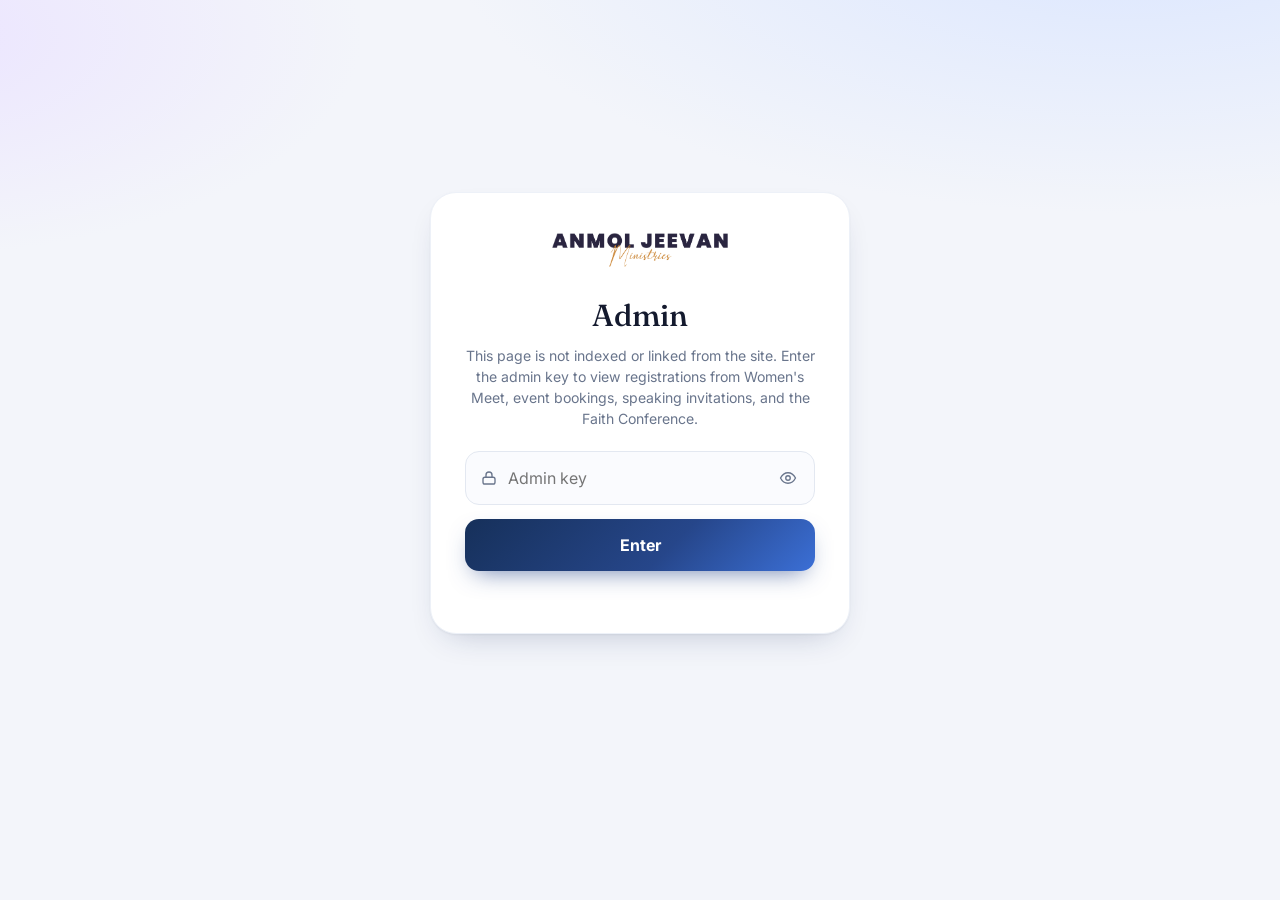
==== commit 40c7cfcd: "Add Faith Conference registration page Registration for 14, 15 and 16 January 2027 in Indore. Each e" ====
--- a/admin.html
+++ b/admin.html
@@ -70,13 +70,15 @@
   .card{background:var(--card);border:1px solid var(--line-2);border-radius:var(--radius);box-shadow:var(--shadow)}
 
   /* ---------- summary tiles ---------- */
-  .tiles{display:grid;grid-template-columns:1.7fr repeat(4,1fr);gap:14px;margin-bottom:18px}
+  .tiles{display:grid;grid-template-columns:1.7fr repeat(5,1fr);gap:14px;margin-bottom:18px}
   .tile{padding:18px 20px;position:relative;overflow:hidden}
+  .tile:not(.hero) .k{padding-right:38px}
   .tile .k{font-size:.68rem;font-weight:700;letter-spacing:.08em;text-transform:uppercase;color:var(--muted)}
   .tile .v{font-family:'Fraunces',serif;font-size:2.3rem;line-height:1.1;margin-top:6px;color:var(--navy);font-weight:600}
   .tile .ico{position:absolute;right:14px;top:14px;width:34px;height:34px;border-radius:11px;display:flex;align-items:center;justify-content:center}
   .ico.pink{background:var(--pink-soft);color:var(--pink)} .ico.blue{background:var(--blue-soft);color:var(--blue)}
   .ico.gold{background:var(--warn-soft);color:var(--warn)} .ico.red{background:var(--bad-soft);color:var(--bad)}
+  .ico.faith{background:#ece8fd;color:#5b3fc4}
   .tile.hero{background:var(--grad);border:0;color:#fff}
   .tile.hero .k{color:#c6d6f5}
   .tile.hero .v{color:#fff;font-size:2.8rem}
@@ -130,6 +132,7 @@
   .src-womens{background:var(--pink-soft);color:var(--pink)}
   .src-event{background:var(--blue-soft);color:var(--blue)}
   .src-invite{background:var(--warn-soft);color:var(--warn)}
+  .src-faith{background:#ece8fd;color:#5b3fc4}
   .details-cell{max-width:280px;color:var(--muted);font-size:.8rem;word-break:break-word}
   .mail{color:var(--muted);font-size:.82rem;min-width:150px;overflow-wrap:anywhere}
   .phone-link{color:var(--ok);font-weight:700;text-decoration:none;display:inline-flex;align-items:center;gap:5px;white-space:nowrap}
@@ -247,80 +250,6 @@
   .seg button.active b{background:rgba(255,255,255,.22);color:#fff}
   .m-table td .btn.sm{padding:4px 10px}
 
-  /* ---------- insights ---------- */
-  .insights{--s-w:#d9558a;--s-e:#2f6df6;--s-i:#d98a0b;--s-o:#69758c;--grid:#e6ebf4;margin-bottom:18px}
-  .ins-head{display:flex;justify-content:space-between;align-items:flex-end;gap:12px;flex-wrap:wrap;margin-bottom:12px}
-  .ins-head h2{font-size:1.3rem;line-height:1.1}
-  .ins-sub{color:var(--muted);font-size:.84rem;margin-top:2px}
-  .ins-controls{display:flex;gap:8px;align-items:center;flex-wrap:wrap}
-  .ins-controls .seg{margin-bottom:0}
-  .ins-grid{display:grid;grid-template-columns:1.9fr 1fr;gap:14px}
-  .ins-card{padding:18px 20px 16px;min-width:0}
-  .ins-card-head{display:flex;justify-content:space-between;align-items:baseline;gap:10px;margin-bottom:6px}
-  .ins-card-head h3{font-family:'Inter',sans-serif;font-size:.95rem;font-weight:700;color:var(--navy)}
-  .linkish{background:none;border:0;color:var(--blue);font:inherit;font-size:.78rem;font-weight:700;cursor:pointer;padding:2px 0}
-  .linkish:hover{text-decoration:underline}
-  .ins-none{padding:56px 10px;text-align:center;color:var(--muted);font-size:.9rem}
-  svg.chart{display:block;width:100%;height:auto;overflow:visible}
-  .chart .gl{stroke:var(--grid);stroke-width:1}
-  .chart text{font-family:'Inter',sans-serif;fill:#69758c;font-size:11px}
-  .chart text.peak{fill:var(--ink);font-weight:700;font-size:12px}
-  .chart .seg-w{fill:var(--s-w)} .chart .seg-e{fill:var(--s-e)} .chart .seg-i{fill:var(--s-i)} .chart .seg-o{fill:var(--s-o)}
-  .chart g.bar{transform-box:fill-box;transform-origin:50% 100%;animation:colrise .7s cubic-bezier(.2,.8,.2,1) both;transition:filter .15s}
-  .chart g.bar.hot{filter:brightness(1.12) saturate(1.1)}
-  @keyframes colrise{from{transform:scaleY(0)}to{transform:scaleY(1)}}
-  .chart .hit{fill:transparent;cursor:crosshair}
-  .chart .hit:hover,.chart .hit:focus{fill:rgba(47,109,246,.07);outline:none}
-  .ins-legend{display:flex;flex-wrap:wrap;gap:6px 20px;margin-top:10px;font-size:.8rem;color:#3a4a62}
-  .ins-legend span{display:inline-flex;align-items:center;gap:7px}
-  .ins-legend i{width:10px;height:10px;border-radius:3px;background:var(--c)}
-  .ins-legend b{font-weight:800;color:var(--ink)}
-  .ins-tablewrap{max-height:260px;overflow:auto;margin-top:4px}
-  table.ins-table{width:100%;border-collapse:collapse;font-size:.82rem}
-  .ins-table th,.ins-table td{padding:7px 10px;border-bottom:1px solid var(--line-2);text-align:right;font-variant-numeric:tabular-nums}
-  .ins-table th:first-child,.ins-table td:first-child{text-align:left}
-  .ins-table th{background:#f6f8fd;font-size:.66rem;letter-spacing:.06em;text-transform:uppercase;color:var(--muted);position:sticky;top:0}
-  .fn-hero{display:flex;align-items:center;gap:12px;margin:2px 0 14px}
-  .fn-hero b{font-family:'Inter',sans-serif;font-size:2.4rem;font-weight:800;line-height:1;color:var(--navy)}
-  .fn-hero span{font-size:.86rem;color:#3a4a62;font-weight:600;line-height:1.3}
-  .fn-hero small{color:var(--muted);font-weight:500}
-  .fn-row{display:grid;grid-template-columns:78px 1fr auto;align-items:center;gap:10px;padding:7px 0}
-  .fn-label{font-size:.8rem;font-weight:600;color:#3a4a62}
-  .fn-track{height:22px;background:#eef2fb;border-radius:0 6px 6px 0;overflow:hidden}
-  .fn-bar{height:100%;min-width:2px;border-radius:0 4px 4px 0;transform-origin:left;animation:growx .8s cubic-bezier(.2,.8,.2,1) both}
-  @keyframes growx{from{transform:scaleX(0)}to{transform:scaleX(1)}}
-  .fn-val{display:inline-flex;align-items:baseline;gap:6px;min-width:64px;justify-content:flex-end;font-size:.82rem}
-  .fn-val b{font-weight:800;color:var(--ink)}
-  .fn-val em{font-style:normal;color:var(--muted);font-size:.74rem}
-  .fn-sub{margin:16px 0 4px;padding-top:14px;border-top:1px solid var(--line-2);font-size:.72rem;font-weight:700;letter-spacing:.07em;text-transform:uppercase;color:var(--muted)}
-  .src-row{display:grid;grid-template-columns:1fr 84px 40px;align-items:center;gap:10px;padding:5px 0;font-size:.82rem}
-  .src-key{display:inline-flex;align-items:center;gap:8px;color:#3a4a62;font-weight:600;min-width:0}
-  .src-key i{width:10px;height:10px;border-radius:3px;flex:none}
-  .src-key em{font-style:normal;font-weight:500;color:var(--muted);font-size:.74rem}
-  .src-meter{height:8px;border-radius:100px;background:#e3ebfb;overflow:hidden}
-  .src-meter i{display:block;height:100%;background:#2a5ed4;border-radius:100px;transform-origin:left;animation:growx .8s cubic-bezier(.2,.8,.2,1) both}
-  .src-pct{font-weight:800;text-align:right;color:var(--ink)}
-  .past-strip{margin-top:14px}
-  .past-head{display:flex;justify-content:space-between;align-items:baseline;margin-bottom:6px}
-  .past-head h3{font-family:'Inter',sans-serif;font-size:.95rem;font-weight:700;color:var(--navy)}
-  .past-row{display:flex;gap:14px;overflow-x:auto;padding:6px 2px 14px;scroll-snap-type:x proximity}
-  .pcard{flex:0 0 250px;scroll-snap-align:start;display:flex;flex-direction:column;gap:2px;text-align:left;background:#fff;border:1px solid var(--line-2);border-radius:18px;padding:18px 18px 14px;
-    box-shadow:var(--shadow);position:relative;overflow:hidden;cursor:pointer;font:inherit;color:inherit;transition:transform .2s,box-shadow .2s}
-  .pcard::before{content:"";position:absolute;left:0;right:0;top:0;height:4px;background:var(--pc)}
-  .pcard:hover{transform:translateY(-3px);box-shadow:0 18px 36px -18px rgba(20,40,90,.4)}
-  .pcard .pn{font-weight:700;font-size:.9rem;line-height:1.3;word-break:break-word;min-height:2.6em}
-  .pcard .pbig{font-family:'Inter',sans-serif;font-size:2.1rem;font-weight:800;color:var(--navy);line-height:1.1;margin-top:6px}
-  .pcard .pbig small{font-size:.8rem;font-weight:600;color:var(--muted);margin-left:6px}
-  .pcard .pmeter{display:block;height:8px;border-radius:100px;background:#e3ebfb;margin:10px 0 6px;overflow:hidden}
-  .pcard .pmeter i{display:block;height:100%;background:#2a5ed4;border-radius:100px;transform-origin:left;animation:growx .9s cubic-bezier(.2,.8,.2,1) both}
-  .pcard .pmeta{font-size:.74rem;color:var(--muted)}
-  .ins-tip{position:fixed;z-index:120;pointer-events:none;background:#101a33;color:#fff;border-radius:12px;padding:10px 13px 9px;font-size:.8rem;min-width:160px;box-shadow:0 16px 34px -14px rgba(8,14,35,.7)}
-  .ins-tip .tv{font-weight:800;font-size:1.02rem}
-  .ins-tip .tp{color:#b9c6e6;font-size:.72rem;margin-bottom:6px}
-  .ins-tip .tr{display:flex;align-items:center;gap:9px;padding:2px 0}
-  .ins-tip .tk{width:14px;height:3px;border-radius:2px;flex:none}
-  .ins-tip .tn{flex:1;color:#c9d4ef}
-  .ins-tip b{font-weight:800}
   /* the "all caught up" state */
   .empty-art{display:block;width:132px;height:132px;margin:0 auto 14px}
   .empty-art .ring{fill:none;stroke:url(#eaGrad);stroke-width:7;stroke-linecap:round;stroke-dasharray:352;stroke-dashoffset:352;animation:drawline 1.1s .1s ease forwards}
@@ -331,10 +260,8 @@
   .empty-title{font-family:'Fraunces',serif;font-size:1.7rem;font-weight:500;color:var(--ink);margin-bottom:6px}
   .empty-text{max-width:420px;margin:0 auto;color:var(--muted)}
   .empty-actions{display:flex;gap:10px;justify-content:center;margin-top:18px;flex-wrap:wrap}
-  @media(max-width:1000px){ .ins-grid{grid-template-columns:1fr} }
-  @media(max-width:560px){ .pcard{flex-basis:220px} .fn-row{grid-template-columns:70px 1fr auto} }
   @media(prefers-reduced-motion:reduce){
-    .chart g.bar,.fn-bar,.src-meter i,.pcard .pmeter i,.empty-art .spark{animation:none!important}
+    .empty-art .spark{animation:none!important}
     .empty-art .ring,.empty-art .tick{animation:none!important;stroke-dashoffset:0!important}
   }
 
@@ -391,6 +318,7 @@
     .meeting{padding:14px}
   }
 </style>
+<link rel="stylesheet" href="css/office-workflow.css">
 </head>
 <body>
 
@@ -398,7 +326,7 @@
   <div class="gate-card fade">
     <img src="img/logo-light.png" alt="Anmol Jeevan Ministries">
     <h1>Admin</h1>
-    <p class="lead">This page is not indexed or linked from the site. Enter the admin key to view registrations from Women's Meet, event bookings, and speaking invitations.</p>
+    <p class="lead">This page is not indexed or linked from the site. Enter the admin key to view registrations from Women's Meet, event bookings, speaking invitations, and the Faith Conference.</p>
     <div class="gate-field">
       <svg class="i" viewBox="0 0 24 24"><rect x="4" y="11" width="16" height="9" rx="2.5"/><path d="M8 11V8a4 4 0 0 1 8 0v3"/></svg>
       <input type="password" id="keyInput" placeholder="Admin key" autocomplete="off">
@@ -431,44 +359,13 @@
 
     <div class="tiles" id="stats"></div>
 
-    <section class="insights" id="insights" aria-label="Insights" hidden>
-      <div class="ins-head">
-        <div>
-          <h2>Insights</h2>
-          <p class="ins-sub">Every registration, including everyone in History</p>
-        </div>
-        <div class="ins-controls">
-          <div class="seg" id="insRange" role="group" aria-label="Time range">
-            <button type="button" data-range="30d">30 days</button>
-            <button type="button" data-range="12w">12 weeks</button>
-            <button type="button" data-range="all" class="active">All time</button>
-          </div>
-          <button type="button" class="btn sm" id="insToggle" aria-expanded="true">Hide</button>
-        </div>
-      </div>
-      <div class="ins-body" id="insBody">
-        <div class="ins-grid">
-          <article class="card ins-card">
-            <div class="ins-card-head"><h3>Registrations over time</h3><button type="button" class="linkish" id="insTableBtn">View as table</button></div>
-            <div id="insTimeline"></div>
-            <div class="ins-legend" id="insLegend"></div>
-          </article>
-          <article class="card ins-card">
-            <div class="ins-card-head"><h3>Where everyone stands</h3></div>
-            <div id="insFunnel"></div>
-          </article>
-        </div>
-        <div class="past-strip" id="insPast" hidden></div>
-      </div>
-    </section>
-    <div class="ins-tip" id="insTip" role="status" hidden></div>
-
     <div class="card toolbar">
       <div class="tabs" id="tabs">
         <button class="tab active" data-filter="all">All <b id="cnt-all">0</b></button>
         <button class="tab" data-filter="Women's Meet">Women's Meet <b id="cnt-womens">0</b></button>
         <button class="tab" data-filter="Event Booking">Event Booking <b id="cnt-event">0</b></button>
         <button class="tab" data-filter="Speaking Invitation">Speaking Invitation <b id="cnt-invite">0</b></button>
+        <button class="tab" data-filter="Faith Conference">Faith Conference <b id="cnt-faith">0</b></button>
         <button class="tab dup-tab" data-filter="__duplicates">⚠ Duplicates <b id="cnt-dup">0</b></button>
       </div>
       <label class="search"><svg class="i" viewBox="0 0 24 24"><circle cx="11" cy="11" r="7"/><path d="M20 20l-3.5-3.5"/></svg><input type="text" id="search" placeholder="Search name, phone, email…"></label>
@@ -483,6 +380,29 @@
     </div>
 
     <div class="count-line"><label class="selall-line"><input type="checkbox" class="selall-box" aria-label="Select all"> Select all</label><span id="countLine"></span></div>
+
+    <details class="workflow-section" id="followupPanel">
+      <summary>Follow-ups <span id="followupCount"></span></summary>
+      <div class="workflow-body">
+        <p class="workflow-help" id="followupUpgrade" hidden>Follow-up editing needs the updated Google Sheet script. Your existing registrations still work.</p>
+        <div class="workflow-toolbar">
+          <label>Show<select id="followupFilter"><option value="due">Due or overdue</option><option value="all">All follow-ups</option><option value="upcoming">Upcoming</option><option value="done">Completed</option></select></label>
+          <label>Assigned person<input id="followupOwnerFilter" type="search" placeholder="Search assigned person"></label>
+        </div>
+        <div id="followupList" class="workflow-list"></div>
+        <form id="followupForm" class="workflow-editor" hidden>
+          <h2 id="followupTitle" tabindex="-1">Edit Follow-up</h2>
+          <div class="workflow-fields">
+            <label>Assigned person<input id="followupOwner" maxlength="80" autocomplete="off" placeholder="Team member's name"></label>
+            <label>Follow-up date<input id="followupDate" type="date"><span class="workflow-help">Dates use India time (IST).</span></label>
+            <label>Status<select id="followupStatus"><option>Open</option><option>Done</option></select></label>
+            <label class="workflow-wide">Team notes<textarea id="followupNote" maxlength="1000" rows="3" placeholder="Next step or context for the team"></textarea></label>
+          </div>
+          <div class="workflow-actions"><button class="btn primary" type="submit" id="followupSave">Save Follow-up</button><button class="btn" type="button" id="followupCancel">Cancel</button></div>
+          <p id="followupResult" class="workflow-result" role="status" aria-live="polite"></p>
+        </form>
+      </div>
+    </details>
 
     <div class="card table-card">
       <div id="loading">Loading…</div>
@@ -619,7 +539,8 @@
   const SOURCES = {
     "Women's Meet":        {cls:'src-womens', color:'#d9558a', count:'cnt-womens'},
     'Event Booking':       {cls:'src-event',  color:'#2f6df6', count:'cnt-event'},
-    'Speaking Invitation': {cls:'src-invite', color:'#d98a0b', count:'cnt-invite'}
+    'Speaking Invitation': {cls:'src-invite', color:'#d98a0b', count:'cnt-invite'},
+    'Faith Conference':    {cls:'src-faith',  color:'#5b3fc4', count:'cnt-faith'}
   };
   const STATUSES = ['Pending','Contacted','Confirmed'];
 
@@ -638,7 +559,7 @@
   }
 
   function toCSV(rows){
-    const cols = ['Timestamp','Source','Name','Phone','Email','Details','Status'];
+    const cols = ['Timestamp','Source','Name','Phone','Email','Details','Status','FollowUpOwner','FollowUpDate','FollowUpNote','FollowUpStatus'];
     const lines = [cols.join(',')];
     rows.forEach(r=> lines.push(cols.map(c=>csvCell(c, r[c])).join(',')));
     return lines.join('\n');
@@ -707,7 +628,6 @@
       select.className = 'status-select st-' + status.toLowerCase();
       select.dataset.prev = status;
       renderStats();
-      renderInsights();
     }catch(err){
       alert('Could not update status: ' + err.message);
       select.value = select.dataset.prev;
@@ -1511,283 +1431,9 @@
 
   const TRASH = '<svg class="i" style="width:15px;height:15px" viewBox="0 0 24 24"><path d="M4 7h16M9 7V4h6v3M6 7l1 13h10l1-13"/></svg>';
 
-  // ---------- Insights: charts drawn from every registration (History included) ----------
-  // Colours are the site's existing source colours (validated for colour-blind separation);
-  // the follow-up bars use one blue ramp, light -> dark, in process order.
-  const SRC_SERIES = [
-    {name:"Women's Meet",        cls:'seg-w', color:'#d9558a'},
-    {name:'Event Booking',       cls:'seg-e', color:'#2f6df6'},
-    {name:'Speaking Invitation', cls:'seg-i', color:'#d98a0b'},
-    {name:'Other',               cls:'seg-o', color:'#69758c'}
-  ];
-  const STATUS_RAMP = {Pending:'#8ba9ef', Contacted:'#5a86e6', Confirmed:'#2a5ed4'};
-  let insRange = 'all';
-  let insSig = '';
-  let insTable = false;
-  let insW = 0; // width the chart was last drawn at
-  let animateCounts = true; // count-up only on the first paint after loading, not on every re-render
-
-  const DAY = 864e5;
-  const startOfDay = d => new Date(d.getFullYear(), d.getMonth(), d.getDate());
-  const startOfWeek = d => { const x = startOfDay(d); x.setDate(x.getDate() - ((x.getDay() + 6) % 7)); return x; }; // Monday
-  const startOfMonth = d => new Date(d.getFullYear(), d.getMonth(), 1);
-  const fmtDayMonth = d => d.toLocaleDateString('en-GB', {day:'numeric', month:'short'});
-  const rowDate = r => { const d = new Date(r.Timestamp); return isNaN(d) ? null : d; };
+  // ---------- small touches: tile numbers count up once, and the "all caught up" picture ----------
+  let animateCounts = true; // count up only on the first paint after loading, not on every re-render
   const reducedMotion = () => window.matchMedia && matchMedia('(prefers-reduced-motion: reduce)').matches;
-
-  function insBuckets(range){
-    const dated = allRows.map(r=>({r, d:rowDate(r)})).filter(x=>x.d);
-    // "now" can't be earlier than the newest registration, so a wrong computer clock can't empty the charts
-    const now = new Date(Math.max(Date.now(), ...dated.map(x=>+x.d)));
-    let kind, starts = [];
-    if(range === '30d'){
-      kind = 'day';
-      const s0 = startOfDay(new Date(+now - 29*DAY));
-      for(let i=0;i<30;i++){ const d = new Date(s0); d.setDate(d.getDate()+i); starts.push(d); }
-    } else if(range === '12w'){
-      kind = 'week';
-      const w0 = startOfWeek(now);
-      for(let i=11;i>=0;i--){ const d = new Date(w0); d.setDate(d.getDate()-7*i); starts.push(d); }
-    } else {
-      const first = dated.length ? new Date(Math.min(...dated.map(x=>+x.d))) : now;
-      const weeks = Math.round((startOfWeek(now) - startOfWeek(first)) / (7*DAY)) + 1;
-      if(weeks <= 26){
-        kind = 'week';
-        for(let d = startOfWeek(first); d <= now; d = new Date(d.getFullYear(), d.getMonth(), d.getDate()+7)) starts.push(d);
-      } else {
-        kind = 'month';
-        for(let d = startOfMonth(first); d <= now; d = new Date(d.getFullYear(), d.getMonth()+1, 1)) starts.push(d);
-      }
-    }
-    const next = d => kind==='day' ? new Date(d.getFullYear(), d.getMonth(), d.getDate()+1)
-                    : kind==='week' ? new Date(d.getFullYear(), d.getMonth(), d.getDate()+7)
-                    : new Date(d.getFullYear(), d.getMonth()+1, 1);
-    const buckets = starts.map(s=>{
-      const e = next(s), last = new Date(+e - DAY);
-      return {
-        start:s, end:e, counts:[0,0,0,0], total:0,
-        short: kind==='month' ? s.toLocaleDateString('en-GB',{month:'short'}) : fmtDayMonth(s),
-        long:  kind==='day' ? s.toLocaleDateString('en-GB',{weekday:'short', day:'numeric', month:'short', year:'numeric'})
-             : kind==='week' ? fmtDayMonth(s) + ' – ' + fmtDayMonth(last) + ' ' + last.getFullYear()
-             : s.toLocaleDateString('en-GB',{month:'long', year:'numeric'})
-      };
-    });
-    const scoped = [];
-    dated.forEach(({r,d})=>{
-      const b = buckets.find(b => d >= b.start && d < b.end);
-      if(!b) return;
-      const i = SRC_SERIES.findIndex(s => s.name === r.Source);
-      b.counts[i < 0 ? 3 : i]++; b.total++; scoped.push(r);
-    });
-    return {kind, buckets, scoped, rangeRows: range === 'all' ? allRows : scoped};
-  }
-
-  function niceMax(v){
-    if(v <= 4) return 4;
-    const p = Math.pow(10, Math.floor(Math.log10(v))), f = v / p;
-    return (f <= 1 ? 1 : f <= 2 ? 2 : f <= 5 ? 5 : 10) * p;
-  }
-
-  // ----- the tooltip (built with textContent: names are data, never markup) -----
-  const tipEl = $('insTip');
-  function fillTip(b){
-    tipEl.textContent = '';
-    const v = document.createElement('div'); v.className = 'tv'; v.textContent = `${b.total} registration${b.total===1?'':'s'}`;
-    const p = document.createElement('div'); p.className = 'tp'; p.textContent = b.long;
-    tipEl.append(v, p);
-    SRC_SERIES.forEach((s,k)=>{
-      if(!b.counts[k]) return;
-      const row = document.createElement('div'); row.className = 'tr';
-      const key = document.createElement('span'); key.className = 'tk'; key.style.background = s.color;
-      const nm = document.createElement('span'); nm.className = 'tn'; nm.textContent = s.name;
-      const n = document.createElement('b'); n.textContent = b.counts[k];
-      row.append(key, nm, n); tipEl.append(row);
-    });
-  }
-  function placeTip(x, y){
-    tipEl.hidden = false;
-    const w = tipEl.offsetWidth, h = tipEl.offsetHeight;
-    let left = x + 14, top = y - h - 12;
-    if(left + w > innerWidth - 8) left = x - w - 14;
-    if(top < 8) top = y + 18;
-    tipEl.style.left = Math.max(8, left) + 'px'; tipEl.style.top = top + 'px';
-  }
-  function hideTip(){ tipEl.hidden = true; document.querySelectorAll('#insTimeline g.bar.hot').forEach(g=>g.classList.remove('hot')); }
-
-  function renderTimeline(data){
-    const box = $('insTimeline'), {buckets, kind} = data;
-    const totalAll = buckets.reduce((t,b)=>t+b.total, 0);
-
-    // legend: which colour is which source, with the count in this period
-    const totals = SRC_SERIES.map((s,k)=>buckets.reduce((t,b)=>t+b.counts[k], 0));
-    $('insLegend').innerHTML = SRC_SERIES.map((s,k)=> (k<3 || totals[k]) ? `<span><i style="--c:${s.color}"></i>${esc(s.name)} <b>${totals[k]}</b></span>` : '').join('');
-
-    if(!totalAll){ box.innerHTML = '<div class="ins-none">No registrations in this period.</div>'; return; }
-
-    if(insTable){
-      box.innerHTML = `<div class="ins-tablewrap"><table class="ins-table"><thead><tr><th>${kind==='day'?'Day':kind==='week'?'Week':'Month'}</th>${SRC_SERIES.map((s,k)=> (k<3 || totals[k]) ? `<th>${esc(s.name)}</th>` : '').join('')}<th>Total</th></tr></thead><tbody>`
-        + buckets.filter(b=>b.total).reverse().map(b=>`<tr><td>${esc(b.long)}</td>${SRC_SERIES.map((s,k)=> (k<3 || totals[k]) ? `<td>${b.counts[k] || '–'}</td>` : '').join('')}<td><b>${b.total}</b></td></tr>`).join('')
-        + '</tbody></table></div>';
-      return;
-    }
-
-    const W = Math.max(300, Math.round(box.clientWidth || 640)), H = 260, L = 34, R = 6, T = 24, B = 30, pw = W - L - R, ph = H - T - B;
-    insW = W;
-    const maxV = Math.max(...buckets.map(b=>b.total)), top = niceMax(maxV);
-    const y = v => T + ph - (v / top) * ph;
-    const slot = pw / buckets.length, bw = Math.min(24, slot * 0.68);
-    const ticks = [...new Set([0, Math.round(top/2), top])];
-    const step = Math.ceil(buckets.length / 7);
-    let svg = `<svg class="chart" width="${W}" height="${H}" viewBox="0 0 ${W} ${H}" role="img" aria-label="Registrations over time, stacked by source. A table view is available.">`;
-    ticks.forEach(t=>{
-      svg += `<line class="gl" x1="${L}" x2="${W-R}" y1="${y(t).toFixed(1)}" y2="${y(t).toFixed(1)}"/><text x="${L-8}" y="${(y(t)+4).toFixed(1)}" text-anchor="end">${t}</text>`;
-    });
-    let peakDone = false;
-    buckets.forEach((b,i)=>{
-      const cx = L + slot*i + slot/2, x = cx - bw/2;
-      let acc = 0, segs = '';
-      const live = SRC_SERIES.map((s,k)=>k).filter(k=>b.counts[k]);
-      live.forEach((k,j)=>{
-        const y1 = y(acc + b.counts[k]), y0 = y(acc), gap = j ? 2 : 0; // 2px of background between stacked segments
-        const h = Math.max(1, y0 - y1 - gap);
-        if(j === live.length - 1){
-          const r = Math.min(4, h/2); // rounded data-end, square at the baseline
-          segs += `<path class="${SRC_SERIES[k].cls}" d="M${x.toFixed(1)},${(y1+h).toFixed(1)}V${(y1+r).toFixed(1)}Q${x.toFixed(1)},${y1.toFixed(1)} ${(x+r).toFixed(1)},${y1.toFixed(1)}H${(x+bw-r).toFixed(1)}Q${(x+bw).toFixed(1)},${y1.toFixed(1)} ${(x+bw).toFixed(1)},${(y1+r).toFixed(1)}V${(y1+h).toFixed(1)}Z"/>`;
-        } else {
-          segs += `<rect class="${SRC_SERIES[k].cls}" x="${x.toFixed(1)}" y="${y1.toFixed(1)}" width="${bw.toFixed(1)}" height="${h.toFixed(1)}"/>`;
-        }
-        acc += b.counts[k];
-      });
-      svg += `<g class="bar" data-i="${i}" style="animation-delay:${Math.min(i*25, 500)}ms">${segs}</g>`;
-      if(b.total === maxV && !peakDone){ peakDone = true; svg += `<text class="peak" x="${cx.toFixed(1)}" y="${(y(b.total)-7).toFixed(1)}" text-anchor="middle">${b.total}</text>`; } // label only the peak
-      if((buckets.length - 1 - i) % step === 0) svg += `<text x="${cx.toFixed(1)}" y="${H-9}" text-anchor="middle">${esc(b.short)}</text>`;
-    });
-    // hit areas: a whole column wide, well beyond the painted mark
-    buckets.forEach((b,i)=>{
-      svg += `<rect class="hit" data-i="${i}" x="${(L + slot*i).toFixed(1)}" y="${T-8}" width="${slot.toFixed(1)}" height="${ph + 8 + B}" tabindex="0" aria-label="${esc(b.long)}: ${b.total} registration${b.total===1?'':'s'}"/>`;
-    });
-    svg += '</svg>';
-    box.innerHTML = svg;
-
-    box.querySelectorAll('.hit').forEach(h=>{
-      const i = +h.dataset.i, bar = box.querySelector(`g.bar[data-i="${i}"]`);
-      const show = (x, y) => { hideTip(); if(bar) bar.classList.add('hot'); fillTip(buckets[i]); placeTip(x, y); };
-      h.addEventListener('pointermove', e => show(e.clientX, e.clientY));
-      h.addEventListener('pointerleave', hideTip);
-      h.addEventListener('focus', () => { const r = h.getBoundingClientRect(); show(r.left + r.width/2, r.top + 30); });
-      h.addEventListener('blur', hideTip);
-    });
-  }
-
-  function renderFunnel(rows){
-    const st = {Pending:0, Contacted:0, Confirmed:0};
-    rows.forEach(r=>{ st[STATUSES.includes(r.Status) ? r.Status : 'Pending']++; });
-    const total = st.Pending + st.Contacted + st.Confirmed;
-    if(!total){ $('insFunnel').innerHTML = '<div class="ins-none">No registrations in this period.</div>'; return; }
-    const pct = n => Math.round(n / total * 100);
-    const bySrc = SRC_SERIES.map(s=>({s, n:0, c:0}));
-    rows.forEach(r=>{
-      const i = SRC_SERIES.findIndex(s => s.name === r.Source), x = bySrc[i < 0 ? 3 : i];
-      x.n++; if(r.Status === 'Confirmed') x.c++;
-    });
-    const srcRows = '<div class="fn-sub">Confirmed by source</div>' + bySrc.filter(x=>x.n).map(x=>{
-      const pc = Math.round(x.c / x.n * 100);
-      return `<div class="src-row"><span class="src-key"><i style="background:${x.s.color}"></i>${esc(x.s.name)} <em>${x.n}</em></span><span class="src-meter"><i style="width:${pc}%"></i></span><span class="src-pct">${pc}%</span></div>`;
-    }).join('');
-    $('insFunnel').innerHTML =
-      `<div class="fn-hero"><b>${pct(st.Confirmed)}%</b><span>confirmed<br><small>${st.Confirmed} of ${total}</small></span></div>` +
-      ['Pending','Contacted','Confirmed'].map(k=>`
-        <div class="fn-row">
-          <span class="fn-label">${k}</span>
-          <div class="fn-track"><div class="fn-bar" style="width:${(st[k]/total*100).toFixed(1)}%;background:${STATUS_RAMP[k]}"></div></div>
-          <span class="fn-val"><b>${st[k]}</b><em>${pct(st[k])}%</em></span>
-        </div>`).join('') + srcRows;
-  }
-
-  // one card per event you moved to History
-  function renderPastStrip(){
-    const map = new Map();
-    allRows.filter(r=>r.Archive).forEach(r=>{
-      const name = String(r.Archive);
-      if(!map.has(name)) map.set(name, {name, n:0, conf:0, at:'', src:{}});
-      const g = map.get(name); g.n++; if(r.Status === 'Confirmed') g.conf++;
-      g.src[r.Source] = (g.src[r.Source]||0) + 1;
-      if(String(r.ArchivedAt||'') > g.at) g.at = String(r.ArchivedAt||'');
-    });
-    const groups = [...map.values()].sort((a,b)=> a.at < b.at ? 1 : -1).slice(0, 10);
-    const el = $('insPast');
-    el.hidden = !groups.length;
-    if(!groups.length) return;
-    el.innerHTML = `<div class="past-head"><h3>Past events</h3><button type="button" class="linkish" data-open="past">Open History →</button></div><div class="past-row">` +
-      groups.map(g=>{
-        const top = Object.keys(g.src).sort((a,b)=>g.src[b]-g.src[a])[0];
-        const color = (SRC_SERIES.find(s=>s.name===top) || SRC_SERIES[3]).color;
-        const pc = g.n ? Math.round(g.conf / g.n * 100) : 0;
-        return `<button type="button" class="pcard" data-open="past" style="--pc:${color}" title="Open this event in History">
-          <span class="pn">${esc(g.name)}</span>
-          <span class="pbig">${g.n}<small>${g.n===1?'person':'people'}</small></span>
-          <span class="pmeter"><i style="width:${pc}%"></i></span>
-          <span class="pmeta">${pc}% confirmed · moved ${esc(g.at ? fmtDayMonth(new Date(g.at)) : '')}</span>
-        </button>`;
-      }).join('') + '</div>';
-  }
-
-  function insHash(){
-    let h = 0;
-    allRows.forEach(r=>{
-      const t = String(r.ID||'') + (r.Status||'') + (r.Archive||'') + (r.Timestamp||'');
-      for(let i=0;i<t.length;i++) h = (h*31 + t.charCodeAt(i)) | 0;
-    });
-    return allRows.length + ':' + h;
-  }
-
-  function renderInsights(force){
-    const sec = $('insights');
-    if(!allRows.length){ sec.hidden = true; return; }
-    sec.hidden = false;
-    const sig = insRange + '|' + insTable + '|' + insHash();
-    if(sig === insSig && !force) return; // typing in the search box shouldn't redraw (and re-animate) the charts
-    insSig = sig;
-    const data = insBuckets(insRange);
-    renderTimeline(data);
-    renderFunnel(data.rangeRows);
-    renderPastStrip();
-    $('insTableBtn').textContent = insTable ? 'View as chart' : 'View as table';
-  }
-
-  $('insRange').addEventListener('click', e=>{
-    const b = e.target.closest('button[data-range]');
-    if(!b) return;
-    insRange = b.dataset.range;
-    document.querySelectorAll('#insRange button').forEach(x=>x.classList.toggle('active', x === b));
-    renderInsights(true);
-  });
-  $('insTableBtn').addEventListener('click', ()=>{ insTable = !insTable; hideTip(); renderInsights(true); });
-  let insResizeT;
-  window.addEventListener('resize', ()=>{
-    clearTimeout(insResizeT);
-    insResizeT = setTimeout(()=>{
-      const w = $('insTimeline').clientWidth;
-      if(w && !insTable && Math.abs(w - insW) > 8) renderInsights(true);
-    }, 180);
-  });
-  $('insToggle').addEventListener('click', ()=>{
-    const hide = !$('insBody').hidden;
-    $('insBody').hidden = hide;
-    $('insToggle').textContent = hide ? 'Show' : 'Hide';
-    $('insToggle').setAttribute('aria-expanded', String(!hide));
-    hideTip();
-    if(!hide) renderInsights(true);
-    try{ localStorage.setItem('admin-insights', hide ? 'hidden' : 'shown'); }catch(e){}
-  });
-  (function(){ // remember (per device) whether the charts were folded away
-    let hidden = false;
-    try{ hidden = localStorage.getItem('admin-insights') === 'hidden'; }catch(e){}
-    if(hidden){ $('insBody').hidden = true; $('insToggle').textContent = 'Show'; $('insToggle').setAttribute('aria-expanded','false'); }
-  })();
-  document.addEventListener('click', e=>{
-    if(e.target.closest('#insPast [data-open="past"], #empty [data-open="past"]')) openHistory('past');
-  });
 
   // numbers on the tiles count up once when the page first fills in
   function runCountUp(root){
@@ -1817,10 +1463,14 @@
       <circle class="spark" cx="26" cy="112" r="4" style="transform-origin:26px 112px;animation-delay:2.7s"/>
     </svg>`;
 
+  document.addEventListener('click', e=>{
+    if(e.target.closest('#empty [data-open="past"]')) openHistory('past');
+  });
+
   function renderStats(){
     markDuplicates();
     const rows = activeRows();
-    const counts = { "Women's Meet":0, 'Event Booking':0, 'Speaking Invitation':0 };
+    const counts = { "Women's Meet":0, 'Event Booking':0, 'Speaking Invitation':0, 'Faith Conference':0 };
     const st = { Pending:0, Contacted:0, Confirmed:0 };
     rows.forEach(r=>{
       if(counts[r.Source]!==undefined) counts[r.Source]++;
@@ -1839,6 +1489,7 @@
       <div class="card tile fade"><div class="ico pink"><svg class="i" viewBox="0 0 24 24"><path d="M12 21s-7-4.4-9.3-8.6C1 9.2 2.6 5.5 6 5.5c2 0 3.3 1.1 4 2.3.7-1.2 2-2.3 4-2.3 3.4 0 5 3.7 3.3 6.9C19 16.6 12 21 12 21z"/></svg></div><div class="k">Women's Meet</div><div class="v">${counts["Women's Meet"]}</div></div>
       <div class="card tile fade"><div class="ico blue"><svg class="i" viewBox="0 0 24 24"><rect x="3" y="4" width="18" height="17" rx="2.5"/><path d="M3 9h18M8 2v4M16 2v4"/></svg></div><div class="k">Event Booking</div><div class="v">${counts['Event Booking']}</div></div>
       <div class="card tile fade"><div class="ico gold"><svg class="i" viewBox="0 0 24 24"><path d="M12 3a3 3 0 0 0-3 3v6a3 3 0 0 0 6 0V6a3 3 0 0 0-3-3z"/><path d="M5 11a7 7 0 0 0 14 0M12 18v3"/></svg></div><div class="k">Speaking Invitation</div><div class="v">${counts['Speaking Invitation']}</div></div>
+      <div class="card tile fade"><div class="ico faith"><svg class="i" viewBox="0 0 24 24"><path d="M12 3v18M6 9h12"/></svg></div><div class="k">Faith Conference</div><div class="v">${counts['Faith Conference']}</div></div>
       <div class="card tile fade"><div class="ico red"><svg class="i" viewBox="0 0 24 24"><rect x="8" y="8" width="12" height="12" rx="2"/><path d="M16 8V6a2 2 0 0 0-2-2H6a2 2 0 0 0-2 2v8a2 2 0 0 0 2 2h2"/></svg></div><div class="k">Duplicate entries</div><div class="v">${dupCount}</div></div>
     `;
     if(animateCounts){ animateCounts = false; runCountUp($('stats')); }
@@ -1884,7 +1535,7 @@
         <td class="mail" data-label="Email">${esc(r.Email)}</td>
         <td class="details-cell" data-label="Details">${esc(r.Details)}</td>
         <td data-label="Status"><select class="status-select st-${status.toLowerCase()}" data-id="${esc(r.ID)}" data-prev="${status}" aria-label="Status">${statusOptions(status)}</select></td>
-        <td class="c-actions"><button class="del-btn" data-id="${esc(r.ID)}" title="Delete" aria-label="Delete">${TRASH}</button></td>
+        <td class="c-actions"><button type="button" class="btn followup-open" data-id="${esc(r.ID)}"${r.ID ? '' : ' disabled'}>Follow-up</button><button class="del-btn" data-id="${esc(r.ID)}" title="Delete" aria-label="Delete">${TRASH}</button></td>
       </tr>`;
     }).join('');
 
@@ -1901,8 +1552,8 @@
     }
     $('countLine').textContent = activeCount ? `Showing ${rows.length} of ${activeCount}` : '';
     renderStats();
-    renderInsights();
     updateSelectionUI();
+    document.dispatchEvent(new Event('ajm:admin-render'));
   }
 
   async function loadData(key){
@@ -1917,7 +1568,8 @@
         throw new Error(json.error === 'unauthorized' ? 'wrongkey' : json.error);
       }
       allRows = json.data || [];
-      animateCounts = true; insSig = '';
+      document.dispatchEvent(new CustomEvent('ajm:admin-features', {detail: {followUps: !!(json.features && json.features.followUps)}}));
+      animateCounts = true;
       archiveSupported = !allRows.length || ('Archive' in allRows[0]); // an older script has no Archive column
       $('loading').hidden = true;
       render();
@@ -1971,11 +1623,11 @@
   $('logoutBtn').addEventListener('click', ()=>{
     adminKey = null;
     allRows = [];
+    document.dispatchEvent(new Event('ajm:admin-logout'));
     meetings = [];
     historyState = 'unknown';
     clearSelection();
     barBusy = false;
-    insSig = ''; hideTip();
     closeHistory();
     closeAction();
     bulkModal.classList.remove('open');
@@ -2063,5 +1715,6 @@
   // version of this page that did save it to sessionStorage
   try{ sessionStorage.removeItem('ajm-admin-key'); }catch(e){}
 </script>
+<script src="js/admin-followups.js"></script>
 </body>
 </html>
--- a/css/office-workflow.css
+++ b/css/office-workflow.css
@@ -0,0 +1,54 @@
+/* Workflow additions follow the existing office palette and controls. */
+.workflow-section{margin:18px 0 24px;padding:22px;background:var(--card,#fff);border-radius:16px}
+.workflow-section>summary{cursor:pointer;font-size:1.1rem;font-weight:700;color:var(--navy,#16305a);padding:4px 0}
+.workflow-section>summary span{font-size:.9rem;font-weight:500;margin-left:10px}
+.workflow-body{padding-top:20px}
+.workflow-toolbar,.workflow-actions{display:flex;align-items:end;gap:12px;flex-wrap:wrap;margin:16px 0}
+.workflow-toolbar label{min-width:180px;flex:1;max-width:320px}
+.workflow-toolbar label,.workflow-fields label{display:flex;flex-direction:column;gap:7px;font-size:.88rem;font-weight:600;color:var(--ink,#141a2e)}
+.workflow-toolbar input,.workflow-toolbar select,.workflow-fields input,.workflow-fields textarea,.workflow-fields select{width:100%;min-width:0;padding:11px 12px;border:1px solid #aebbd1;border-radius:10px;background:#fff;color:#141a2e;font:inherit;caret-color:var(--navy,#16305a)}
+.workflow-toolbar input::placeholder,.workflow-fields input::placeholder,.workflow-fields textarea::placeholder{color:#56647c;opacity:1}
+.workflow-fields textarea{resize:vertical}
+.workflow-fields{display:grid;grid-template-columns:repeat(3,minmax(0,1fr));gap:18px}
+.workflow-wide{grid-column:1/-1}
+.workflow-help,.workflow-empty{color:#526079;font-size:.9rem;line-height:1.65}
+.workflow-editor{margin-top:22px;padding-top:24px;border-top:1px solid var(--line,#e3e8f1);scroll-margin-top:24px}
+.workflow-editor h2,.workflow-editor h3{font-family:inherit;font-size:1.15rem;font-weight:700;margin-bottom:20px;color:var(--navy,#16305a)}
+.workflow-result{min-height:1.5em;font-size:.9rem;color:var(--navy,#16305a);margin-top:10px}
+.workflow-result.is-error{color:#a32424}
+.workflow-list{display:grid}
+.workflow-row{display:flex;align-items:center;justify-content:space-between;gap:20px;padding:18px 0;border-bottom:1px solid var(--line,#e3e8f1);overflow-wrap:anywhere}
+.workflow-row h3{font:inherit;font-size:1rem;font-weight:700;margin-bottom:5px}
+.workflow-row p{color:#526079;font-size:.9rem;white-space:pre-wrap}
+.workflow-row .workflow-notes{margin-top:8px;max-width:72ch;color:var(--ink,#141a2e)}
+.workflow-tag{display:inline-block;font-size:.8rem;font-weight:600;padding:4px 9px;border-radius:6px;background:#eaf1ff;color:#204d90;margin-right:8px}
+.workflow-tag.is-late{background:#fde8e8;color:#9c2525}
+.workflow-tag.is-done{background:#e3f6ec;color:#176a43}
+.workflow-section :focus-visible,.workflow-editor :focus-visible,#planView .workflow-toolbar :focus-visible{outline:3px solid var(--navy,#16305a);outline-offset:3px}
+#table .followup-open{font-size:.8rem;padding:7px 12px;margin-right:8px;min-height:38px}
+#planView .workflow-section{margin:0 0 22px}
+#planView .workflow-task-chip{padding:12px 0;border-bottom:1px solid var(--line,#e3e8f1);font-size:.88rem;overflow-wrap:anywhere}
+.workflow-task-chip strong{display:block;font-weight:700;color:var(--ink,#141a2e)}
+.workflow-task-chip span{display:block;color:#526079;margin-top:5px}
+.workflow-task-chip .workflow-tag{display:inline-block;margin-top:8px}
+.pl-now .workflow-task-chip{border-bottom-color:rgba(255,255,255,.25)}
+.pl-now .workflow-task-chip strong{color:#fff}
+.pl-now .workflow-task-chip>span:not(.workflow-tag),.pl-now .workflow-empty,.pl-now .workflow-help{color:#e0e8f8}
+.pl-top.workflow-no-event{grid-template-columns:1fr}
+.workflow-board .pl-col.today .pl-h .dn,.workflow-board .pl-col.today .pl-h .dd{color:#37260b}
+.workflow-today-label{color:#37260b;font-size:.75rem;font-weight:700}
+.workflow-readonly{padding:12px 16px;background:#fff6e1;color:#684315;border-radius:10px;margin-bottom:18px;font-size:.9rem}
+.workflow-guide{margin-top:24px}
+.workflow-guide>summary{cursor:pointer;font-size:1rem;font-weight:600;padding:16px 0}
+@media(max-width:760px){
+  .workflow-fields{grid-template-columns:1fr}
+  .workflow-section{padding:18px}
+  .workflow-row{align-items:flex-start;flex-direction:column;gap:12px}
+  .workflow-row .btn{align-self:flex-start}
+  .workflow-actions .btn{min-height:44px}
+  #table .followup-open{min-height:44px}
+}
+@media print{
+  .workflow-editor,.workflow-toolbar,.workflow-actions,.followup-open{display:none!important}
+  .workflow-section{break-inside:avoid}
+}
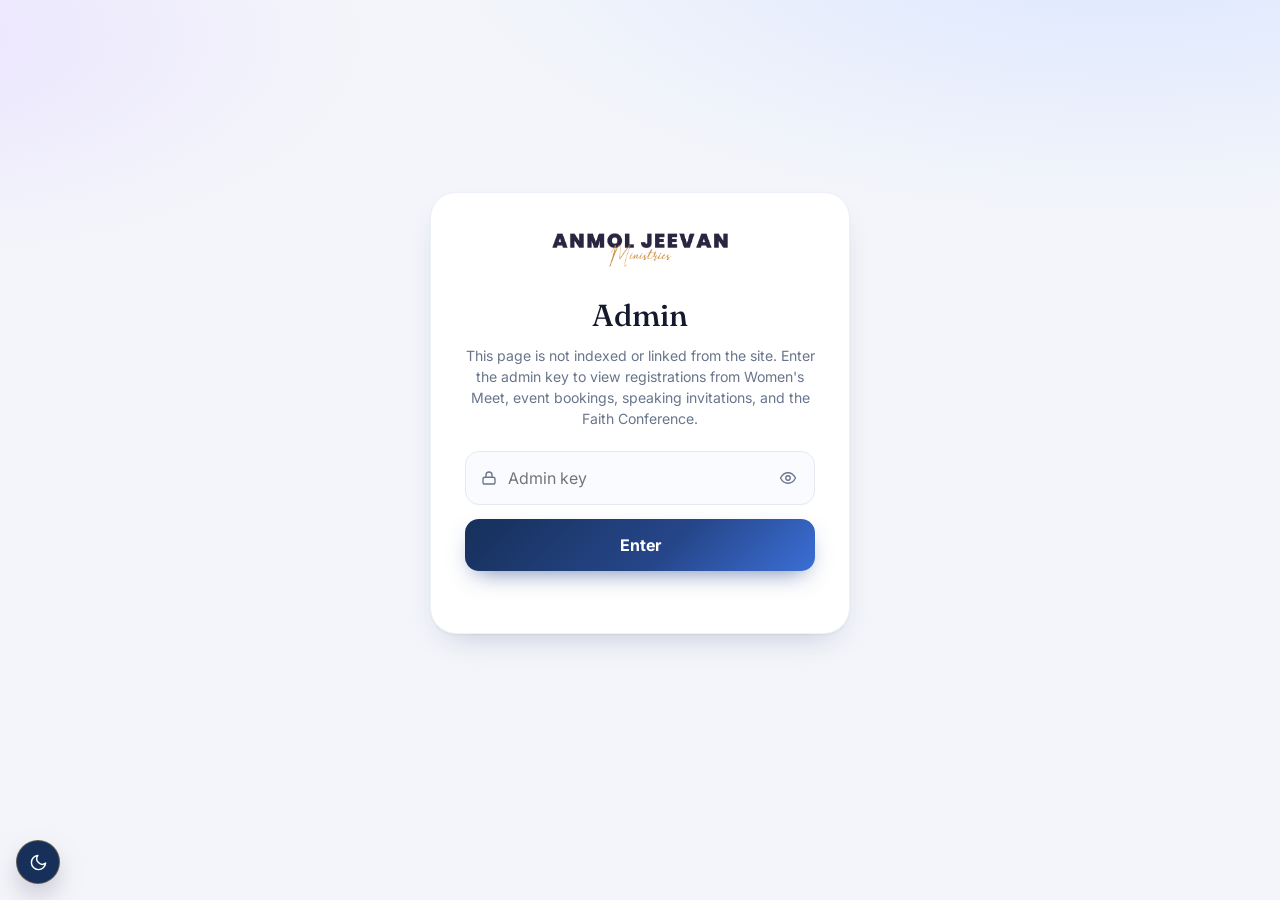
==== commit 68ebe950: "Office pages: add a dark theme with the site's light/dark switch Admin, media and worship now follow" ====
--- a/admin.html
+++ b/admin.html
@@ -3,6 +3,7 @@
 <head>
 <meta charset="UTF-8">
 <meta name="viewport" content="width=device-width, initial-scale=1.0">
+<script>(function(){try{var t=localStorage.getItem('ajm-theme');document.documentElement.setAttribute('data-theme',t==='dark'?'dark':'light');}catch(e){}})();</script>
 <title>Admin — Registrations</title>
 <meta name="robots" content="noindex, nofollow">
 <link rel="icon" type="image/svg+xml" href="/favicon.svg">
@@ -146,6 +147,18 @@
   .status-select.st-pending{background-color:#eceff5;color:#5b6a84;background-image:url("data:image/svg+xml,%3Csvg xmlns='http://www.w3.org/2000/svg' viewBox='0 0 10 6'%3E%3Cpath d='M1 1l4 4 4-4' fill='none' stroke='%235b6a84' stroke-width='1.6' stroke-linecap='round'/%3E%3C/svg%3E")}
   .status-select.st-contacted{background-color:var(--blue-soft);color:var(--blue);background-image:url("data:image/svg+xml,%3Csvg xmlns='http://www.w3.org/2000/svg' viewBox='0 0 10 6'%3E%3Cpath d='M1 1l4 4 4-4' fill='none' stroke='%232f6df6' stroke-width='1.6' stroke-linecap='round'/%3E%3C/svg%3E")}
   .status-select.st-confirmed{background-color:var(--ok-soft);color:var(--ok);background-image:url("data:image/svg+xml,%3Csvg xmlns='http://www.w3.org/2000/svg' viewBox='0 0 10 6'%3E%3Cpath d='M1 1l4 4 4-4' fill='none' stroke='%231f9d63' stroke-width='1.6' stroke-linecap='round'/%3E%3C/svg%3E")}
+  #table:not(.fc-mode) .c-fc,#table.fc-mode .c-src{display:none}
+  #table.fc-mode .details-cell{min-width:140px}
+  #table.fc-mode th,#table.fc-mode td{padding-left:10px;padding-right:10px}
+  #table.fc-mode td.c-date{white-space:normal;min-width:96px}
+  #table.fc-mode .mail{min-width:110px}
+  #table.fc-mode th{letter-spacing:.03em}
+  #table.fc-mode .followup-open{margin-right:4px}
+  #table td.c-actions{white-space:nowrap}
+  .view-filters{display:flex;gap:10px;flex-wrap:wrap}
+  .yn{display:inline-block;padding:3px 10px;border-radius:100px;font-size:.72rem;font-weight:700;white-space:nowrap}
+  .yn.yes{background:var(--ok-soft);color:var(--ok)} .yn.no{background:var(--bad-soft);color:var(--bad)}
+  .dt-detail .m-msg{margin-top:4px}
   .dup-badge{display:inline-block;background:var(--warn-soft);color:var(--warn);font-size:.66rem;font-weight:700;padding:2px 8px;border-radius:100px;margin-left:6px;white-space:nowrap;cursor:help;vertical-align:middle}
   #empty,#loading,#fetchError{text-align:center;padding:56px 20px;color:var(--muted)}
   #fetchError{color:var(--bad)}
@@ -191,20 +204,12 @@
   .hist-status{margin-top:16px;padding:9px 14px;border-radius:12px;background:var(--ok-soft);color:#166b45;font-size:.8rem;font-weight:600;display:flex;align-items:center;gap:10px;flex-wrap:wrap}
   .hist-status.busy{background:var(--blue-soft);color:#28527f}
   .hist-status.err{background:var(--bad-soft);color:var(--bad)}
-  .modal.wide{max-width:780px}
+  .modal.wide{max-width:1000px}
   .modal-head{display:flex;justify-content:space-between;align-items:flex-start;gap:12px;margin-bottom:16px}
   .modal-head h2{margin-bottom:2px}
   .modal-head .sub{margin-bottom:0}
   .iconbtn{width:34px;height:34px;border-radius:50%;border:1.5px solid var(--line);background:#fff;color:var(--muted);display:inline-flex;align-items:center;justify-content:center;cursor:pointer;flex:none}
   .iconbtn:hover{background:var(--blue-soft);color:var(--blue)}
-  .meeting{border:1px solid var(--line-2);border-radius:16px;padding:16px 18px;margin-bottom:12px;background:#fff;box-shadow:0 1px 2px rgba(20,30,60,.04)}
-  .m-head{display:flex;justify-content:space-between;align-items:flex-start;gap:12px;flex-wrap:wrap}
-  .m-name{font-weight:800;font-size:1rem;word-break:break-word}
-  .m-meta{font-size:.78rem;color:var(--muted);margin-top:3px;display:flex;gap:4px 12px;flex-wrap:wrap}
-  .m-meta .ok{color:var(--ok);font-weight:700}
-  .m-actions{display:flex;gap:8px;flex-wrap:wrap}
-  .meeting details{margin-top:12px}
-  .meeting summary{cursor:pointer;font-size:.8rem;font-weight:700;color:var(--blue);user-select:none}
   .m-msg{margin:10px 0;padding:10px 14px;border-radius:12px;background:#f6f8fd;color:#3a4a62;font-size:.82rem;white-space:pre-wrap;word-break:break-word}
   .m-scroll{overflow-x:auto}
   table.m-table{border-collapse:collapse;width:100%}
@@ -309,16 +314,18 @@
     .tile.hero .v{font-size:2.4rem}
     .tile .ico{display:none}
     .search{min-width:100%}
-    .sort-select{width:100%}
+    .sort-select{flex:1}
+    .view-filters{width:100%}
     .modal{padding:22px}
     .m-table.times th:nth-child(4),.m-table.times td:nth-child(4){display:none}
     .m-table.past th:nth-child(3),.m-table.past td:nth-child(3){display:none}
     .m-table th,.m-table td{padding:7px 5px;font-size:.76rem}
     .m-table .res{white-space:nowrap}
-    .meeting{padding:14px}
   }
 </style>
 <link rel="stylesheet" href="css/office-workflow.css">
+<link rel="stylesheet" href="css/admin-table.css">
+<link rel="stylesheet" href="css/office-dark.css">
 </head>
 <body>
 
@@ -368,7 +375,14 @@
         <button class="tab" data-filter="Faith Conference">Faith Conference <b id="cnt-faith">0</b></button>
         <button class="tab dup-tab" data-filter="__duplicates">⚠ Duplicates <b id="cnt-dup">0</b></button>
       </div>
-      <label class="search"><svg class="i" viewBox="0 0 24 24"><circle cx="11" cy="11" r="7"/><path d="M20 20l-3.5-3.5"/></svg><input type="text" id="search" placeholder="Search name, phone, email…"></label>
+      <label class="search"><svg class="i" viewBox="0 0 24 24"><circle cx="11" cy="11" r="7"/><path d="M20 20l-3.5-3.5"/></svg><input type="text" id="search" placeholder="Search name, phone, email, city…"></label>
+      <div class="view-filters">
+      <select id="statusFilter" class="sort-select" aria-label="Filter by status">
+        <option value="all">All statuses</option>
+        <option>Pending</option>
+        <option>Contacted</option>
+        <option>Confirmed</option>
+      </select>
       <select id="sortSelect" class="sort-select" aria-label="Sort">
         <option value="Timestamp:desc">Newest first</option>
         <option value="Timestamp:asc">Oldest first</option>
@@ -377,6 +391,7 @@
         <option value="Status:asc">Status (A–Z)</option>
         <option value="Source:asc">Source (A–Z)</option>
       </select>
+      </div>
     </div>
 
     <div class="count-line"><label class="selall-line"><input type="checkbox" class="selall-box" aria-label="Select all"> Select all</label><span id="countLine"></span></div>
@@ -414,10 +429,14 @@
             <tr>
               <th class="c-sel"><input type="checkbox" class="selall-box" aria-label="Select all"></th>
               <th class="sortable" data-sort="Timestamp">Date <span class="arrow">▾</span></th>
-              <th class="sortable" data-sort="Source">Source <span class="arrow">▾</span></th>
+              <th class="sortable c-src" data-sort="Source">Source <span class="arrow">▾</span></th>
               <th class="sortable" data-sort="Name">Name <span class="arrow">▾</span></th>
               <th class="sortable" data-sort="Phone">Phone <span class="arrow">▾</span></th>
               <th class="sortable" data-sort="Email">Email <span class="arrow">▾</span></th>
+              <th class="sortable c-fc" data-sort="City">City <span class="arrow">▾</span></th>
+              <th class="sortable c-fc" data-sort="People">People <span class="arrow">▾</span></th>
+              <th class="sortable c-fc" data-sort="Days">Days <span class="arrow">▾</span></th>
+              <th class="sortable c-fc" data-sort="Willing">Willing <span class="arrow">▾</span></th>
               <th>Details</th>
               <th class="sortable" data-sort="Status">Status <span class="arrow">▾</span></th>
               <th></th>
@@ -523,6 +542,7 @@
 <div id="toast" role="status"></div>
 
 <script src="js/reglog.js"></script>
+<script src="js/admin-table.js"></script>
 <script>
   const ADMIN_URL = REG_LOG_URL; // same Apps Script Web App as reglog.js
   let adminKey = null; // kept in memory only — never persisted, re-enter on every page load
@@ -605,11 +625,42 @@
     } else if(activeFilter !== 'all'){
       base = base.filter(r=>r.Source===activeFilter);
     }
+    const status = $('statusFilter').value;
+    if(status !== 'all') base = base.filter(r=>(STATUSES.includes(r.Status) ? r.Status : 'Pending') === status);
     return base.filter(r=>{
       if(!q) return true;
       return [r.Name,r.Phone,r.Email,r.Details].join(' ').toLowerCase().includes(q);
     });
   }
+
+  // Faith Conference details are saved as "City: …; People: …; Days: …", so the
+  // Faith Conference tab splits them into their own columns (display only).
+  const FC_KEYS = ['City','People','Days','Attending willingly'];
+  function fcFields(r){
+    const f = {}, rest = [];
+    String(r.Details||'').split(/;\s*(?=[A-Z][A-Za-z /]*:\s)/).forEach(part=>{
+      const m = part.match(/^([^:]+):\s*([\s\S]*)$/);
+      if(m && FC_KEYS.includes(m[1].trim())) f[m[1].trim()] = m[2].trim();
+      else if(part.trim()) rest.push(part.trim());
+    });
+    f.rest = rest.join('; ');
+    return f;
+  }
+  // "14 January, 15 January, 16 January" → "14, 15, 16 January"
+  function shortDays(s){
+    const m = String(s||'').split(/,\s*/).filter(Boolean).map(p=>p.match(/^(\d{1,2})\s+(\S+)$/));
+    return m.length && m.every(x=>x && x[2]===m[0][2]) ? m.map(x=>x[1]).join(', ') + ' ' + m[0][2] : String(s||'');
+  }
+  function willingBadge(v){
+    const t = String(v||'').trim();
+    return /^yes$/i.test(t) ? '<span class="yn yes">Yes</span>' : /^no$/i.test(t) ? '<span class="yn no">No</span>' : esc(t);
+  }
+  const FC_SORT = {
+    City:    r=>fcFields(r).City || '',
+    People:  r=>fcFields(r).People || '',
+    Days:    r=>fcFields(r).Days || '',
+    Willing: r=>fcFields(r)['Attending willingly'] || ''
+  };
 
   function statusOptions(current){
     current = current || 'Pending';
@@ -965,28 +1016,39 @@
     return isNaN(d) ? '' : d.toLocaleString('en-IN',{dateStyle:'medium',timeStyle:'short'});
   }
 
+  // History lists are tables; each row's people open in a row underneath it
+  const histSort = {meetings:{key:'updated', dir:'desc'}, past:{key:'at', dir:'desc'}};
+  const HIST_COLS = {
+    meetings: [{key:'name',label:'Meeting',sort:true},{key:'updated',label:'Last sent',sort:true},{key:'sent',label:'Sent',sort:true,cls:'dt-num'},{key:'skipped',label:'Skipped',sort:true,cls:'dt-num'},{sr:'Actions'}],
+    past: [{key:'name',label:'Event',sort:true},{key:'at',label:'Moved to history',sort:true},{key:'people',label:'People',sort:true,cls:'dt-num'},{key:'confirmed',label:'Confirmed',sort:true,cls:'dt-num'},{sr:'Actions'}]
+  };
+  const pastPeople = name => allRows.filter(r=>r.Archive === name);
+  const HIST_GET = {
+    meetings: {name:m=>m.name, updated:m=>m.updatedAt, sent:m=>+m.sent||0, skipped:m=>+m.skipped||0},
+    past: {name:g=>g.name, at:g=>g.at, people:g=>pastPeople(g.name).length, confirmed:g=>pastPeople(g.name).filter(r=>r.Status==='Confirmed').length}
+  };
+  const toggleBtn = open => `<button class="btn sm dt-toggle" data-act="toggle" aria-expanded="${open}">People <span class="dt-arrow" aria-hidden="true">▾</span></button>`;
+  function histTable(tab, list, rowHtml){
+    return `<div class="dt-wrap dt-box"><table class="dt dt-stack">${AjmTable.head(HIST_COLS[tab], histSort[tab])}<tbody>${AjmTable.sort(list, histSort[tab], HIST_GET[tab]).map(rowHtml).join('')}</tbody></table></div>`;
+  }
+
   function meetingHtml(m){
     const restCount = dedupeByPhone(activeRows().filter(r=>r.Status==='Confirmed' && !wasSent(r, sentSet(m)))).length;
+    const open = openMeetingIds.has(m.id);
     return `
-    <article class="meeting" data-id="${esc(m.id)}">
-      <div class="m-head">
-        <div>
-          <div class="m-name">${esc(m.name)}</div>
-          <div class="m-meta"><span>Last sent ${esc(fmtWhen(m.updatedAt))}</span><span class="ok">✓ ${m.sent} sent</span><span>– ${m.skipped} skipped</span></div>
-        </div>
-        <div class="m-actions">
-          ${restCount ? `<button class="btn sm primary" data-act="rest">Send to the rest (${restCount})</button>` : ''}
-          <button class="btn sm" data-act="export">Export CSV</button>
-        </div>
-      </div>
-      <details data-id="${esc(m.id)}"${openMeetingIds.has(m.id) ? ' open' : ''}>
-        <summary>Show people &amp; message</summary>
-        ${m.message ? `<div class="m-msg">${esc(m.message)}</div>` : ''}
-        <div class="m-scroll"><table class="m-table times"><thead><tr><th>Name</th><th>Phone</th><th>Result</th><th>Time</th></tr></thead><tbody>
-          ${m.recipients.map(r=>`<tr><td>${esc(r.name)}</td><td>${waLink(r.phone)}</td><td><span class="res ${r.result}">${r.result==='sent' ? '✓ Sent' : 'Skipped'}</span></td><td>${esc(fmtWhen(r.at))}</td></tr>`).join('')}
-        </tbody></table></div>
-      </details>
-    </article>`;
+    <tr data-meeting="${esc(m.id)}">
+      <td class="dt-lead" data-label="Meeting">${esc(m.name)}</td>
+      <td class="dt-nowrap dt-muted" data-label="Last sent">${esc(fmtWhen(m.updatedAt))}</td>
+      <td class="dt-num" data-label="Sent"><span class="res sent">✓ ${esc(m.sent)}</span></td>
+      <td class="dt-num" data-label="Skipped">${esc(m.skipped)}</td>
+      <td class="dt-actions">${restCount ? `<button class="btn sm primary" data-act="rest">Send to the rest (${restCount})</button>` : ''}<button class="btn sm" data-act="export">Export CSV</button>${toggleBtn(open)}</td>
+    </tr>${open ? `
+    <tr class="dt-detail" data-meeting="${esc(m.id)}"><td colspan="5">
+      ${m.message ? `<div class="m-msg">${esc(m.message)}</div>` : ''}
+      <div class="m-scroll"><table class="m-table times"><thead><tr><th>Name</th><th>Phone</th><th>Result</th><th>Time</th></tr></thead><tbody>
+        ${m.recipients.map(r=>`<tr><td>${esc(r.name)}</td><td>${waLink(r.phone)}</td><td><span class="res ${r.result}">${r.result==='sent' ? '✓ Sent' : 'Skipped'}</span></td><td>${esc(fmtWhen(r.at))}</td></tr>`).join('')}
+      </tbody></table></div>
+    </td></tr>` : ''}`;
   }
 
   // ---------- Past events: registrations moved to History (kept in the sheet, out of the main list) ----------
@@ -1009,32 +1071,27 @@
         : Object.assign({}, g, {rows: g.rows.filter(r=>[r.Name,r.Phone,r.Email,r.Details].join(' ').toLowerCase().includes(q))}))
         .filter(g=>g.rows.length);
     }
-    return groups.sort((a,b)=> a.at < b.at ? 1 : -1);
+    return groups;
   }
 
   function pastHtml(g){
-    const all = allRows.filter(r=>r.Archive === g.name);
+    const all = pastPeople(g.name);
     const conf = all.filter(r=>r.Status==='Confirmed').length;
-    const key = 'past:' + g.name;
+    // a search narrows the people inside an event, so they show without opening it
+    const open = openMeetingIds.has('past:' + g.name) || (!!$('pastSearch').value.trim() && g.rows.length < all.length);
     return `
-    <article class="meeting" data-group="${esc(g.name)}">
-      <div class="m-head">
-        <div>
-          <div class="m-name">${esc(g.name)}</div>
-          <div class="m-meta"><span>Moved to history ${esc(fmtWhen(g.at))}</span><span>${all.length} ${all.length===1?'person':'people'}</span><span class="ok">✓ ${conf} confirmed</span></div>
-        </div>
-        <div class="m-actions">
-          <button class="btn sm" data-act="restore-group">Restore all</button>
-          <button class="btn sm" data-act="export-past">Export CSV</button>
-        </div>
-      </div>
-      <details data-key="${esc(key)}"${openMeetingIds.has(key) ? ' open' : ''}>
-        <summary>Show people</summary>
-        <div class="m-scroll"><table class="m-table past"><thead><tr><th>Name</th><th>Phone</th><th>Source</th><th>Status</th><th></th></tr></thead><tbody>
-          ${g.rows.map(r=>`<tr><td>${esc(r.Name)}</td><td>${waLink(r.Phone)}</td><td>${esc(r.Source)}</td><td><span class="res ${r.Status==='Confirmed'?'sent':'skipped'}">${esc(r.Status||'Pending')}</span></td><td><button class="btn sm" data-act="restore-one" data-id="${esc(r.ID)}">Restore</button></td></tr>`).join('')}
-        </tbody></table></div>
-      </details>
-    </article>`;
+    <tr data-group="${esc(g.name)}">
+      <td class="dt-lead" data-label="Event">${esc(g.name)}</td>
+      <td class="dt-nowrap dt-muted" data-label="Moved to history">${esc(fmtWhen(g.at))}</td>
+      <td class="dt-num" data-label="People">${all.length}</td>
+      <td class="dt-num" data-label="Confirmed"><span class="res sent">✓ ${conf}</span></td>
+      <td class="dt-actions"><button class="btn sm" data-act="restore-group">Restore all</button><button class="btn sm" data-act="export-past">Export CSV</button>${toggleBtn(open)}</td>
+    </tr>${open ? `
+    <tr class="dt-detail" data-group="${esc(g.name)}"><td colspan="5">
+      <div class="m-scroll"><table class="m-table past"><thead><tr><th>Name</th><th>Phone</th><th>Source</th><th>Status</th><th></th></tr></thead><tbody>
+        ${g.rows.map(r=>`<tr><td>${esc(r.Name)}</td><td>${waLink(r.Phone)}</td><td>${esc(r.Source)}</td><td><span class="res ${r.Status==='Confirmed'?'sent':'skipped'}">${esc(r.Status||'Pending')}</span></td><td><button class="btn sm" data-act="restore-one" data-id="${esc(r.ID)}">Restore</button></td></tr>`).join('')}
+      </tbody></table></div>
+    </td></tr>` : ''}`;
   }
 
   function renderHistory(){
@@ -1055,7 +1112,7 @@
           ? '<div style="text-align:center;padding:36px 10px;color:var(--muted)">No past events or people match.</div>'
           : '<div style="text-align:center;padding:40px 10px;color:var(--muted)"><div style="font-size:2.2rem">🗂️</div>Nothing here yet. Tick people in the list and choose <strong>Move to history</strong> — for example once an event has happened.</div>';
       } else {
-        body.innerHTML = groups.map(pastHtml).join('');
+        body.innerHTML = histTable('past', groups, pastHtml);
       }
       return;
     }
@@ -1067,7 +1124,7 @@
     } else if(!meetings.length){
       body.innerHTML = '<div style="text-align:center;padding:40px 10px;color:var(--muted)"><div style="font-size:2.2rem">🗂️</div>No Zoom sends yet. Use <strong>Send Zoom Link</strong> — each send is saved here under its meeting name.</div>';
     } else {
-      body.innerHTML = meetings.map(meetingHtml).join('');
+      body.innerHTML = histTable('meetings', meetings, meetingHtml);
     }
   }
 
@@ -1120,24 +1177,27 @@
   $('pastSearch').addEventListener('input', renderHistory);
   $('stats').addEventListener('click', e=>{ if(e.target.closest('[data-open="past"]')) openHistory('past'); });
 
-  // <details> doesn't bubble "toggle", so listen in the capture phase to remember which are open
-  $('historyBody').addEventListener('toggle', e=>{
-    const d = e.target;
-    if(d.tagName !== 'DETAILS') return;
-    const key = d.dataset.id || d.dataset.key;
-    if(d.open) openMeetingIds.add(key); else openMeetingIds.delete(key);
-  }, true);
+  AjmTable.onSort($('historyBody'), ()=>histSort[historyTab], renderHistory, {updated:'desc', sent:'desc', skipped:'desc', at:'desc', people:'desc', confirmed:'desc'});
 
   $('historyBody').addEventListener('click', async e=>{
     const btn = e.target.closest('[data-act]');
     if(!btn) return;
     const act = btn.dataset.act;
     if(act === 'reload'){ btn.disabled = true; await loadMeetings(); renderHistory(); return; }
-    const card = btn.closest('.meeting');
+    const row = btn.closest('[data-meeting],[data-group]');
+    if(act === 'toggle'){
+      const attr = row.dataset.meeting !== undefined ? 'data-meeting' : 'data-group';
+      const key = row.dataset.meeting !== undefined ? row.dataset.meeting : 'past:' + row.dataset.group;
+      if(btn.getAttribute('aria-expanded') === 'true') openMeetingIds.delete(key); else openMeetingIds.add(key);
+      renderHistory();
+      const again = $('historyBody').querySelector(`tr[${attr}="${CSS.escape(row.getAttribute(attr))}"] [data-act="toggle"]`);
+      if(again) again.focus();
+      return;
+    }
     if(act === 'restore-one'){ restoreRows(allRows.filter(r=>r.ID && r.ID === btn.dataset.id)); return; }
-    if(act === 'restore-group'){ restoreRows(allRows.filter(r=>r.Archive === card.dataset.group)); return; }
-    if(act === 'export-past'){ exportPast(card.dataset.group); return; }
-    const m = meetings.find(x=>x.id === card.dataset.id);
+    if(act === 'restore-group'){ restoreRows(allRows.filter(r=>r.Archive === row.dataset.group)); return; }
+    if(act === 'export-past'){ exportPast(row.dataset.group); return; }
+    const m = meetings.find(x=>x.id === row.dataset.meeting);
     if(!m) return;
     if(act === 'export') exportMeeting(m);
     if(act === 'rest'){ closeHistory(); openBulkModal({all:true, meeting:m.name, message:m.message}); }
@@ -1502,7 +1562,8 @@
     let rows = getFilteredRows();
 
     rows = rows.slice().sort((a,b)=>{
-      const av = (a[sortField]||''), bv = (b[sortField]||'');
+      const get = FC_SORT[sortField] || (r=>r[sortField]||'');
+      const av = get(a), bv = get(b);
       const cmp = String(av).localeCompare(String(bv), undefined, {numeric:true});
       return sortDir==='asc' ? cmp : -cmp;
     });
@@ -1521,19 +1582,26 @@
     const sortValue = sortField + ':' + sortDir;
     if([...sortSelect.options].some(o=>o.value===sortValue)) sortSelect.value = sortValue;
 
+    const fcMode = activeFilter === 'Faith Conference';
+    $('table').classList.toggle('fc-mode', fcMode);
     $('tbody').innerHTML = rows.map((r,i)=>{
       const src = SOURCES[r.Source] || {cls:'', color:'#69758c'};
+      const fc = fcMode ? fcFields(r) : null;
       const status = STATUSES.includes(r.Status) ? r.Status : 'Pending';
       const picked = !!r.ID && selected.has(r.ID);
       return `
       <tr class="${(r._dupCount>1 ? 'dup-row ' : '') + (picked ? 'sel-row' : '')}">
         <td class="c-sel"><input type="checkbox" class="rowcheck" data-id="${esc(r.ID)}" data-idx="${i}"${picked ? ' checked' : ''}${r.ID ? '' : ' disabled title="No ID — change this one directly in the sheet"'} aria-label="Select ${esc(r.Name)}"></td>
         <td class="when c-date" data-label="Date">${r.Timestamp ? esc(new Date(r.Timestamp).toLocaleString('en-IN',{dateStyle:'medium',timeStyle:'short'})) : ''}</td>
-        <td data-label="Source"><span class="src-badge ${src.cls}">${esc(r.Source)}</span></td>
+        <td class="c-src" data-label="Source"><span class="src-badge ${src.cls}">${esc(r.Source)}</span></td>
         <td class="c-name" data-label="Name"><div class="person"><span class="avatar" style="--c:${src.color}">${esc(initials(r.Name))}</span><span class="pname">${esc(r.Name)}${r._dupCount>1 ? `<span class="dup-badge" title="This phone number appears ${r._dupCount} times">⚠ ×${r._dupCount}</span>` : ''}</span></div></td>
         <td data-label="Phone">${waLink(r.Phone)}</td>
         <td class="mail" data-label="Email">${esc(r.Email)}</td>
-        <td class="details-cell" data-label="Details">${esc(r.Details)}</td>
+        <td class="c-fc" data-label="City">${fc ? esc(fc.City||'') : ''}</td>
+        <td class="c-fc" data-label="People">${fc ? esc(fc.People||'') : ''}</td>
+        <td class="c-fc when" data-label="Days">${fc ? esc(shortDays(fc.Days)) : ''}</td>
+        <td class="c-fc" data-label="Willingly">${fc ? willingBadge(fc['Attending willingly']) : ''}</td>
+        <td class="details-cell" data-label="Details">${esc(fc ? fc.rest : r.Details)}</td>
         <td data-label="Status"><select class="status-select st-${status.toLowerCase()}" data-id="${esc(r.ID)}" data-prev="${status}" aria-label="Status">${statusOptions(status)}</select></td>
         <td class="c-actions"><button type="button" class="btn followup-open" data-id="${esc(r.ID)}"${r.ID ? '' : ' disabled'}>Follow-up</button><button class="del-btn" data-id="${esc(r.ID)}" title="Delete" aria-label="Delete">${TRASH}</button></td>
       </tr>`;
@@ -1644,11 +1712,13 @@
     document.querySelectorAll('.tab').forEach(t=>t.classList.remove('active'));
     btn.classList.add('active');
     activeFilter = btn.dataset.filter;
+    if(activeFilter !== 'Faith Conference' && FC_SORT[sortField]){ sortField = 'Timestamp'; sortDir = 'desc'; }
     clearSelection();
     render();
   });
 
   $('search').addEventListener('input', ()=>{ clearSelection(); render(); });
+  $('statusFilter').addEventListener('change', ()=>{ clearSelection(); render(); });
 
   $('sortSelect').addEventListener('change', e=>{
     const [field, dir] = e.target.value.split(':');
@@ -1662,7 +1732,7 @@
     if(!th) return;
     const field = th.dataset.sort;
     if(sortField===field){ sortDir = sortDir==='asc' ? 'desc' : 'asc'; }
-    else { sortField = field; sortDir = field==='Timestamp' ? 'desc' : 'asc'; }
+    else { sortField = field; sortDir = field==='Timestamp' || field==='People' ? 'desc' : 'asc'; }
     render();
   });
 
@@ -1716,5 +1786,6 @@
   try{ sessionStorage.removeItem('ajm-admin-key'); }catch(e){}
 </script>
 <script src="js/admin-followups.js"></script>
+<script src="js/office-theme.js"></script>
 </body>
 </html>
--- a/css/office-workflow.css
+++ b/css/office-workflow.css
@@ -17,13 +17,10 @@
 .workflow-result{min-height:1.5em;font-size:.9rem;color:var(--navy,#16305a);margin-top:10px}
 .workflow-result.is-error{color:#a32424}
 .workflow-list{display:grid}
-.workflow-row{display:flex;align-items:center;justify-content:space-between;gap:20px;padding:18px 0;border-bottom:1px solid var(--line,#e3e8f1);overflow-wrap:anywhere}
-.workflow-row h3{font:inherit;font-size:1rem;font-weight:700;margin-bottom:5px}
-.workflow-row p{color:#526079;font-size:.9rem;white-space:pre-wrap}
-.workflow-row .workflow-notes{margin-top:8px;max-width:72ch;color:var(--ink,#141a2e)}
 .workflow-tag{display:inline-block;font-size:.8rem;font-weight:600;padding:4px 9px;border-radius:6px;background:#eaf1ff;color:#204d90;margin-right:8px}
 .workflow-tag.is-late{background:#fde8e8;color:#9c2525}
 .workflow-tag.is-done{background:#e3f6ec;color:#176a43}
+.dt .workflow-tag{margin-right:0;white-space:nowrap}
 .workflow-section :focus-visible,.workflow-editor :focus-visible,#planView .workflow-toolbar :focus-visible{outline:3px solid var(--navy,#16305a);outline-offset:3px}
 #table .followup-open{font-size:.8rem;padding:7px 12px;margin-right:8px;min-height:38px}
 #planView .workflow-section{margin:0 0 22px}
@@ -43,8 +40,6 @@
 @media(max-width:760px){
   .workflow-fields{grid-template-columns:1fr}
   .workflow-section{padding:18px}
-  .workflow-row{align-items:flex-start;flex-direction:column;gap:12px}
-  .workflow-row .btn{align-self:flex-start}
   .workflow-actions .btn{min-height:44px}
   #table .followup-open{min-height:44px}
 }
--- a/css/admin-table.css
+++ b/css/admin-table.css
@@ -0,0 +1,57 @@
+/* Data tables shared by the office pages. Colours come from each page's own tokens. */
+.dt-wrap{position:relative;overflow-x:auto;-webkit-overflow-scrolling:touch;max-width:100%}
+.dt-box{border:1px solid var(--line-2,#edf1f8);border-radius:16px;background:var(--card,#fff)}
+.dt{position:relative;width:100%;border-collapse:collapse}
+.dt>thead>tr>th,.dt>tbody>tr>td{text-align:left;padding:11px 14px;font-size:.84rem;border-bottom:1px solid var(--line-2,#edf1f8);vertical-align:middle}
+.dt>thead>tr>th{font-size:.68rem;letter-spacing:.08em;text-transform:uppercase;color:var(--muted,#69758c);background:#f6f8fd;font-weight:700;white-space:nowrap}
+.dt>tbody>tr{transition:background .15s}
+.dt>tbody>tr:hover{background:#f8faff}
+.dt>tbody>tr:last-child>td{border-bottom:0}
+.dt-sort{display:inline-flex;align-items:center;gap:3px;padding:0;border:0;background:none;font:inherit;letter-spacing:inherit;text-transform:inherit;color:inherit;cursor:pointer}
+.dt-sort:hover{color:var(--ink,#141a2e)}
+.dt-sort.on{color:var(--blue,#2f6df6)}
+.dt-arrow{opacity:0}
+.dt-sort.on .dt-arrow,.dt-sort:hover .dt-arrow{opacity:1}
+.dt-sort:focus-visible{outline:2px solid var(--blue,#2f6df6);outline-offset:3px;border-radius:4px}
+.dt-sr{position:absolute;width:1px;height:1px;overflow:hidden;clip:rect(0 0 0 0);white-space:nowrap}
+.dt .dt-lead{font-weight:700;color:var(--ink,#141a2e);overflow-wrap:anywhere;min-width:140px}
+.dt .dt-num{text-align:right;font-variant-numeric:tabular-nums;white-space:nowrap}
+.dt th.dt-num{text-align:right}
+.dt .dt-nowrap{white-space:nowrap}
+.dt .dt-muted{color:var(--muted,#69758c);font-size:.8rem}
+.dt .dt-note{min-width:160px;max-width:40ch;color:var(--muted,#69758c);font-size:.8rem;white-space:pre-wrap;overflow-wrap:anywhere}
+.dt .dt-actions{text-align:right;white-space:nowrap}
+.dt .dt-actions>*{vertical-align:middle}
+.dt .dt-actions>*+*{margin-left:6px}
+.dt>tbody>tr.dt-detail>td{background:#f8faff;padding:6px 16px 16px}
+.dt>tbody>tr.dt-detail:hover{background:none}
+.dt-toggle[aria-expanded="true"] .dt-arrow{display:inline-block;transform:rotate(180deg)}
+.dt-toggle .dt-arrow{opacity:1}
+
+/* Phones: each row becomes a short labelled block, and the sortable
+   headers stay as a row of sort buttons above the list. */
+@media(max-width:760px){
+  .dt.dt-stack,.dt.dt-stack>tbody,.dt.dt-stack>thead{display:block}
+  .dt.dt-stack>thead>tr{display:flex;flex-wrap:wrap;align-items:center;gap:6px;padding:10px 14px;background:#f6f8fd;border-bottom:1px solid var(--line-2,#edf1f8)}
+  .dt.dt-stack>thead>tr::before{content:"Sort";font-size:.66rem;font-weight:700;letter-spacing:.08em;text-transform:uppercase;color:var(--muted,#69758c);margin-right:2px}
+  .dt.dt-stack>thead>tr>th{display:none;padding:0;border:0;background:none}
+  .dt.dt-stack>thead>tr>th[aria-sort]{display:block}
+  .dt.dt-stack thead .dt-sort{padding:5px 11px;border-radius:100px;border:1.5px solid var(--line,#e3e8f1);background:#fff;font-size:.68rem}
+  .dt.dt-stack thead .dt-sort.on{border-color:var(--blue,#2f6df6)}
+  .dt.dt-stack>tbody>tr{display:flex;flex-direction:column;padding:12px 14px;border-bottom:1px solid var(--line-2,#edf1f8)}
+  .dt.dt-stack>tbody>tr:last-child{border-bottom:0}
+  .dt.dt-stack>tbody>tr>td{display:flex;justify-content:space-between;align-items:center;gap:14px;padding:4px 0;border:0;text-align:right;min-width:0;max-width:none}
+  .dt.dt-stack>tbody>tr>td::before{content:attr(data-label);flex:none;text-align:left;color:var(--muted,#69758c);font-size:.66rem;font-weight:700;letter-spacing:.07em;text-transform:uppercase}
+  .dt.dt-stack>tbody>tr>td:empty{display:none}
+  .dt.dt-stack>tbody>tr>td.dt-lead{order:-1;justify-content:flex-start;text-align:left;font-size:.95rem;padding-bottom:6px}
+  .dt.dt-stack>tbody>tr>td.dt-lead::before,.dt.dt-stack>tbody>tr>td.dt-actions::before{display:none}
+  .dt.dt-stack>tbody>tr>td.dt-actions{justify-content:flex-end;flex-wrap:wrap;gap:6px;white-space:normal;padding-top:8px}
+  .dt.dt-stack>tbody>tr>td.dt-actions>*+*{margin-left:0}
+  .dt.dt-stack>tbody>tr>td.dt-note{text-align:right}
+  .dt.dt-stack>tbody>tr.dt-detail{padding:0 6px 10px}
+  .dt.dt-stack>tbody>tr.dt-detail>td{display:block;text-align:left;padding:6px;border-radius:12px}
+  .dt.dt-stack>tbody>tr.dt-detail>td::before{display:none}
+}
+@media print{
+  .dt-arrow,.dt .dt-actions{display:none}
+}
--- a/css/office-dark.css
+++ b/css/office-dark.css
@@ -0,0 +1,157 @@
+/* Dark theme for the office pages (admin, media, worship).
+   Same switch as the public site: data-theme="dark" on <html>, saved as ajm-theme.
+   Printing always uses the light look, so everything here is screen-only. */
+@media screen{
+:root[data-theme="dark"]{
+  color-scheme:dark;
+  --navy:#c9d8ff; --blue:#7ea4ff; --blue-soft:rgba(91,140,255,.16);
+  --ink:#eae7f5; --muted:#a29dc4; --line:rgba(255,255,255,.14); --line-2:rgba(255,255,255,.08); --bg:#0a0b22;
+  --ok:#4fd296; --ok-soft:rgba(31,157,99,.2); --warn:#f2b453; --warn-soft:rgba(217,138,11,.18);
+  --bad:#ff8080; --bad-soft:rgba(214,69,69,.2); --pink:#f48bb5; --pink-soft:rgba(217,85,138,.18);
+  --gold-soft:rgba(232,163,61,.16);
+  --card:#13163a;
+  --shadow:0 1px 2px rgba(0,0,0,.3),0 14px 34px -18px rgba(0,0,0,.7);
+  --dk-raise:#1b1f4a; --dk-field:#0f1130; --dk-hover:rgba(126,164,255,.07);
+}
+:root[data-theme="dark"] body{
+  background:
+    radial-gradient(1100px 460px at 88% -8%,rgba(47,109,246,.16) 0%,transparent 62%),
+    radial-gradient(800px 380px at -8% 4%,rgba(124,92,255,.12) 0%,transparent 58%),
+    var(--bg)}
+
+/* raised surfaces that were plain white */
+:root[data-theme="dark"] :where(.btn:not(.primary):not(.ghost):not(.danger.solid),.search,.sort-select,.del-btn,.iconbtn,
+  .tab b,.seg button b,select,input:not([type=checkbox]):not([type=radio]):not([type=range]),textarea){
+  background-color:var(--dk-raise);color:var(--ink)}
+:root[data-theme="dark"] :is(.gate-field,.modal textarea,.modal input.text){background:var(--dk-field)}
+:root[data-theme="dark"] .modal-backdrop .modal{background:var(--card);box-shadow:0 30px 70px -20px rgba(0,0,0,.8)}
+:root[data-theme="dark"] .gate-field input,:root[data-theme="dark"] .search input{background:transparent}
+:root[data-theme="dark"] .btn:hover{border-color:rgba(255,255,255,.28)}
+:root[data-theme="dark"] .modal-backdrop{background:rgba(3,4,14,.7)}
+
+/* segmented controls, table heads, row tints */
+:root[data-theme="dark"] :is(.tabs,.seg){background:rgba(255,255,255,.06)}
+:root[data-theme="dark"] :where(th,.m-msg){background:rgba(255,255,255,.04)}
+:root[data-theme="dark"] .m-table th{background:none}
+:root[data-theme="dark"] .dt>tbody>tr.dt-detail>td{background:rgba(255,255,255,.03)}
+@media(max-width:760px){
+  :root[data-theme="dark"] .dt.dt-stack>thead>tr{background:rgba(255,255,255,.04)}
+  :root[data-theme="dark"] .dt.dt-stack thead .dt-sort{background:var(--dk-raise)}
+}
+:root[data-theme="dark"] .m-msg,:root[data-theme="dark"] .people-list{color:var(--ink)}
+:root[data-theme="dark"] :is(tbody tr:hover,.recipient-row:hover){background:var(--dk-hover)}
+:root[data-theme="dark"] :is(tr.dup-row,.dt>tbody>tr.song-row.inset){background:rgba(232,163,61,.08)}
+:root[data-theme="dark"] tr.dup-row:hover{background:rgba(232,163,61,.13)}
+:root[data-theme="dark"] tr.sel-row{background:rgba(91,140,255,.14)}
+:root[data-theme="dark"] tr.sel-row:hover{background:rgba(91,140,255,.2)}
+
+/* badges with fixed light colours */
+:root[data-theme="dark"] :is(.ico.faith,.src-faith){background:rgba(124,92,255,.2);color:#c3b4ff}
+:root[data-theme="dark"] :is(.status-select.st-pending,.res.skipped){background-color:rgba(255,255,255,.08);color:#c2c8da}
+:root[data-theme="dark"] .avatar{background:color-mix(in srgb,var(--c) 22%,var(--card));color:color-mix(in srgb,var(--c) 55%,#fff)}
+:root[data-theme="dark"] .notice{color:#f6cf8a}
+:root[data-theme="dark"] .hist-status{color:#8ee6b8}
+:root[data-theme="dark"] .hist-status.busy{color:#b5ccff}
+:root[data-theme="dark"] .modal label.lab{color:var(--muted)}
+:root[data-theme="dark"] :is(.btn.danger,.del-btn:hover){border-color:rgba(255,128,128,.4)}
+
+/* follow-up and planning blocks (office-workflow.css) */
+:root[data-theme="dark"] :is(.workflow-toolbar,.workflow-fields) :is(input,select,textarea){border-color:var(--line);background:var(--dk-field);color:var(--ink)}
+:root[data-theme="dark"] :is(.workflow-toolbar,.workflow-fields) :is(input,textarea)::placeholder{color:#8d88b0}
+:root[data-theme="dark"] :is(.workflow-help,.workflow-empty,.workflow-task-chip span){color:var(--muted)}
+:root[data-theme="dark"] .workflow-result.is-error{color:var(--bad)}
+:root[data-theme="dark"] .workflow-tag{background:var(--blue-soft);color:#b5ccff}
+:root[data-theme="dark"] .workflow-tag.is-late{background:var(--bad-soft);color:#ffb3b3}
+:root[data-theme="dark"] .workflow-tag.is-done{background:var(--ok-soft);color:#8ee6b8}
+:root[data-theme="dark"] .workflow-readonly{background:var(--gold-soft);color:#f6cf8a}
+
+/* worship: set list, picker, library and the song editor */
+:root[data-theme="dark"] :where(.sheet){background:var(--card)}
+:root[data-theme="dark"] :where(.datechip:not(.on):not(.future)){background:var(--dk-raise)}
+:root[data-theme="dark"] :where(.note-box textarea,.fld input,.fld textarea){background:var(--dk-field);color:var(--ink)}
+:root[data-theme="dark"] :where(.set-empty,.ed-preview){background:rgba(255,255,255,.03);border-color:rgba(255,255,255,.18)}
+:root[data-theme="dark"] :is(.keychip,.dup,.planned){color:#f6cf8a;border-color:rgba(232,163,61,.35)}
+:root[data-theme="dark"] .datechip.future{border-color:rgba(232,163,61,.35)}
+:root[data-theme="dark"] :is(.sc-first,.sheet p.msg,.ed-hint b){color:#c8c4de}
+:root[data-theme="dark"] :is(.sc-first.none,.ed-preview .ph,.fld>span,.ed-preview>.cap){color:var(--muted)}
+:root[data-theme="dark"] .sc-actions .btn.added{background:var(--ok-soft);border-color:rgba(79,210,150,.35);color:#8ee6b8}
+:root[data-theme="dark"] .set-item.gone .num,:root[data-theme="dark"] .savechip::before{background:#4a4f78}
+:root[data-theme="dark"] :is(.btn.danger:hover,.iconbtn.danger:hover){background:var(--bad-soft)}
+:root[data-theme="dark"] .ed-preview .lyr .lab{color:#f2b453}
+:root[data-theme="dark"] .ed-preview .lyr .stanza.chorus{color:#f6cf8a}
+:root[data-theme="dark"] .pk-row:not(.on) .tick{border-color:rgba(255,255,255,.22)}
+:root[data-theme="dark"] .sheet{box-shadow:0 30px 70px -20px rgba(0,0,0,.8)}
+
+/* places that used the navy/ink tokens as a fill (those tokens are light text now) */
+:root[data-theme="dark"] table.grid:not(.up) thead th:not(.sun):not(.tot):not(.today),
+:root[data-theme="dark"] .pl-col:not(.today) .pl-h,:root[data-theme="dark"] .datechip.on{background:#26468a;border-color:#26468a;color:#fff}
+
+/* media: content log grid */
+:root[data-theme="dark"] :where(.howto,.pl-col,.pl-row){background:var(--card)}
+:root[data-theme="dark"] :where(.howto button,.palette button,.tchipbtn,.platforms button:not(.on),.seg button.active){background:var(--dk-raise);color:var(--ink)}
+:root[data-theme="dark"] :where(.notes textarea,.addcard input,.addcard select,.editrow input,.editrow select,.item-row input,.item-row select,table.tt input.num){background:var(--dk-field);color:var(--ink)}
+:root[data-theme="dark"] :where(.periodbar,.legend,table.tt th,table.tt tfoot td){background:rgba(255,255,255,.04)}
+:root[data-theme="dark"] :where(.viewswitch,.segmini,.bar,.pl-num,.pl-av,.pl-strip i){background:rgba(255,255,255,.07)}
+:root[data-theme="dark"] :where(.viewswitch button b){background:var(--dk-raise)}
+:root[data-theme="dark"] .legend{border-color:rgba(255,255,255,.18)}
+:root[data-theme="dark"] :is(.legend strong,.notes label,.pl-empty,.pl-strip i){color:var(--muted)}
+:root[data-theme="dark"] #banner{color:#b5ccff}
+:root[data-theme="dark"] .gridtitle{color:#4fd296}
+:root[data-theme="dark"] table.grid tbody tr:nth-child(odd) th.lbl{background:#191d48}
+:root[data-theme="dark"] table.grid tbody tr:nth-child(even) th.lbl{background:#1e2252}
+:root[data-theme="dark"] table.grid tbody tr:nth-child(odd) td{background:var(--card)}
+:root[data-theme="dark"] table.grid tbody tr:nth-child(even) td{background:#161a41}
+:root[data-theme="dark"] table.grid td.sun{background:#1a2152!important}
+:root[data-theme="dark"] :is(table.grid td.na,table.grid th.na){background:#0c0e2a!important;border-color:var(--line-2)}
+:root[data-theme="dark"] table.grid tfoot th.lbl{background:#1e2252}
+:root[data-theme="dark"] table.grid tfoot td{background:#191d48}
+:root[data-theme="dark"] :is(table.grid.up td.tot,table.grid.up tfoot th.lbl,table.grid.up tfoot td:not(.tot)){color:#8ee6b8}
+:root[data-theme="dark"] input.cell:focus{background:var(--dk-raise)}
+:root[data-theme="dark"] table.grid td.today::after{background:rgba(232,163,61,.12)}
+:root[data-theme="dark"] .field .lab{color:var(--muted)}
+/* solid fills keep the deeper light-theme shades so white text stays readable */
+:root[data-theme="dark"] :is(table.grid thead th.tot,.howto span b,.pk-row.on .tick){background:#2f6df6;border-color:#2f6df6}
+:root[data-theme="dark"] table.grid tfoot td.tot{background:#2f6df6!important}
+:root[data-theme="dark"] :is(table.grid.up thead th.tot,.platforms button.on){background:#1f9d63;border-color:#1f9d63}
+:root[data-theme="dark"] table.grid.up tfoot td.tot{background:#1f9d63!important;color:#fff}
+:root[data-theme="dark"] :is(.btn.danger.solid,.bulkbar .btn.danger:hover){background:#d64545;border-color:#d64545}
+:root[data-theme="dark"] td.s-r{background:rgba(124,92,255,.2)!important}
+:root[data-theme="dark"] td.s-r input.cell{color:#c3b4ff}
+:root[data-theme="dark"] td.s-o{background:rgba(255,255,255,.06)!important}
+
+/* media: stock, summary and weekly plan */
+:root[data-theme="dark"] .seg button.active{background:var(--dk-raise);color:var(--ink)}
+:root[data-theme="dark"] table.tt input.num{background:var(--dk-field);color:var(--ink)}
+:root[data-theme="dark"] .tchip{background:color-mix(in srgb,var(--c,#69758c) 24%,var(--card));color:color-mix(in srgb,var(--c,#69758c) 45%,#fff)}
+:root[data-theme="dark"] .segmini button.on-Notneeded{background:rgba(255,255,255,.1);color:#c2c8da}
+:root[data-theme="dark"] :is(.iconbtn.danger:hover,.flag.warn){background:var(--bad-soft)}
+:root[data-theme="dark"] .flag.ok{color:#8ee6b8}
+:root[data-theme="dark"] .pl-ic{background:color-mix(in srgb,var(--c,#69758c) 24%,var(--card));color:color-mix(in srgb,var(--c,#69758c) 55%,#fff)}
+:root[data-theme="dark"] .pl-pill .pl-ic{background:var(--c);color:#fff}
+:root[data-theme="dark"] .pl-datebox{color:#16305a}
+:root[data-theme="dark"] .pl-b{background:transparent}
+:root[data-theme="dark"] .pl-col.today .pl-b{background:rgba(232,163,61,.08)}
+:root[data-theme="dark"] .pl-chip{background:color-mix(in srgb,var(--c) 14%,var(--card));border-color:color-mix(in srgb,var(--c) 40%,var(--card))}
+:root[data-theme="dark"] .pl-chip.evt{background:rgba(232,163,61,.16);border-color:#e8a33d}
+:root[data-theme="dark"] .pl-strip i.on{background:var(--c);color:#fff}
+:root[data-theme="dark"] .tchipbtn.active{background:#eae7f5;border-color:#eae7f5;color:#0a0b22}
+
+/* shared bits */
+:root[data-theme="dark"] #toast{background:#eae7f5;color:#0a0b22}
+:root[data-theme="dark"] .bulkbar{background:#1b1f4a;box-shadow:0 18px 40px -12px rgba(0,0,0,.8),0 0 0 1px rgba(255,255,255,.1)}
+:root[data-theme="dark"] .brand img,:root[data-theme="dark"] .gate-card img{content:url(../img/logo.png)}
+
+/* theme switch: a small round button, bottom-left so it never covers the bulk bar */
+.theme-fab{position:fixed;left:16px;bottom:16px;z-index:95;width:44px;height:44px;border-radius:50%;display:flex;align-items:center;justify-content:center;
+  background:#16305a;color:#fff;border:1px solid rgba(232,163,61,.35);box-shadow:0 12px 30px -10px rgba(20,10,40,.55);cursor:pointer;transition:transform .2s,background .2s}
+.theme-fab:hover{transform:scale(1.08)}
+.theme-fab:focus-visible{outline:2px solid #e8a33d;outline-offset:3px}
+.theme-fab svg{width:19px;height:19px;stroke:currentColor;fill:none;stroke-width:1.8;stroke-linecap:round;stroke-linejoin:round}
+.theme-fab .icon-sun{display:none}
+:root[data-theme="dark"] .theme-fab{background:#1b1f4a;color:#f2c879}
+:root[data-theme="dark"] .theme-fab .icon-sun{display:block}
+:root[data-theme="dark"] .theme-fab .icon-moon{display:none}
+}
+@media(max-width:820px){body.has-bar .theme-fab{display:none}}
+@media(max-width:560px){.theme-fab{left:12px;bottom:12px;width:40px;height:40px}}
+@media print{.theme-fab{display:none}}
